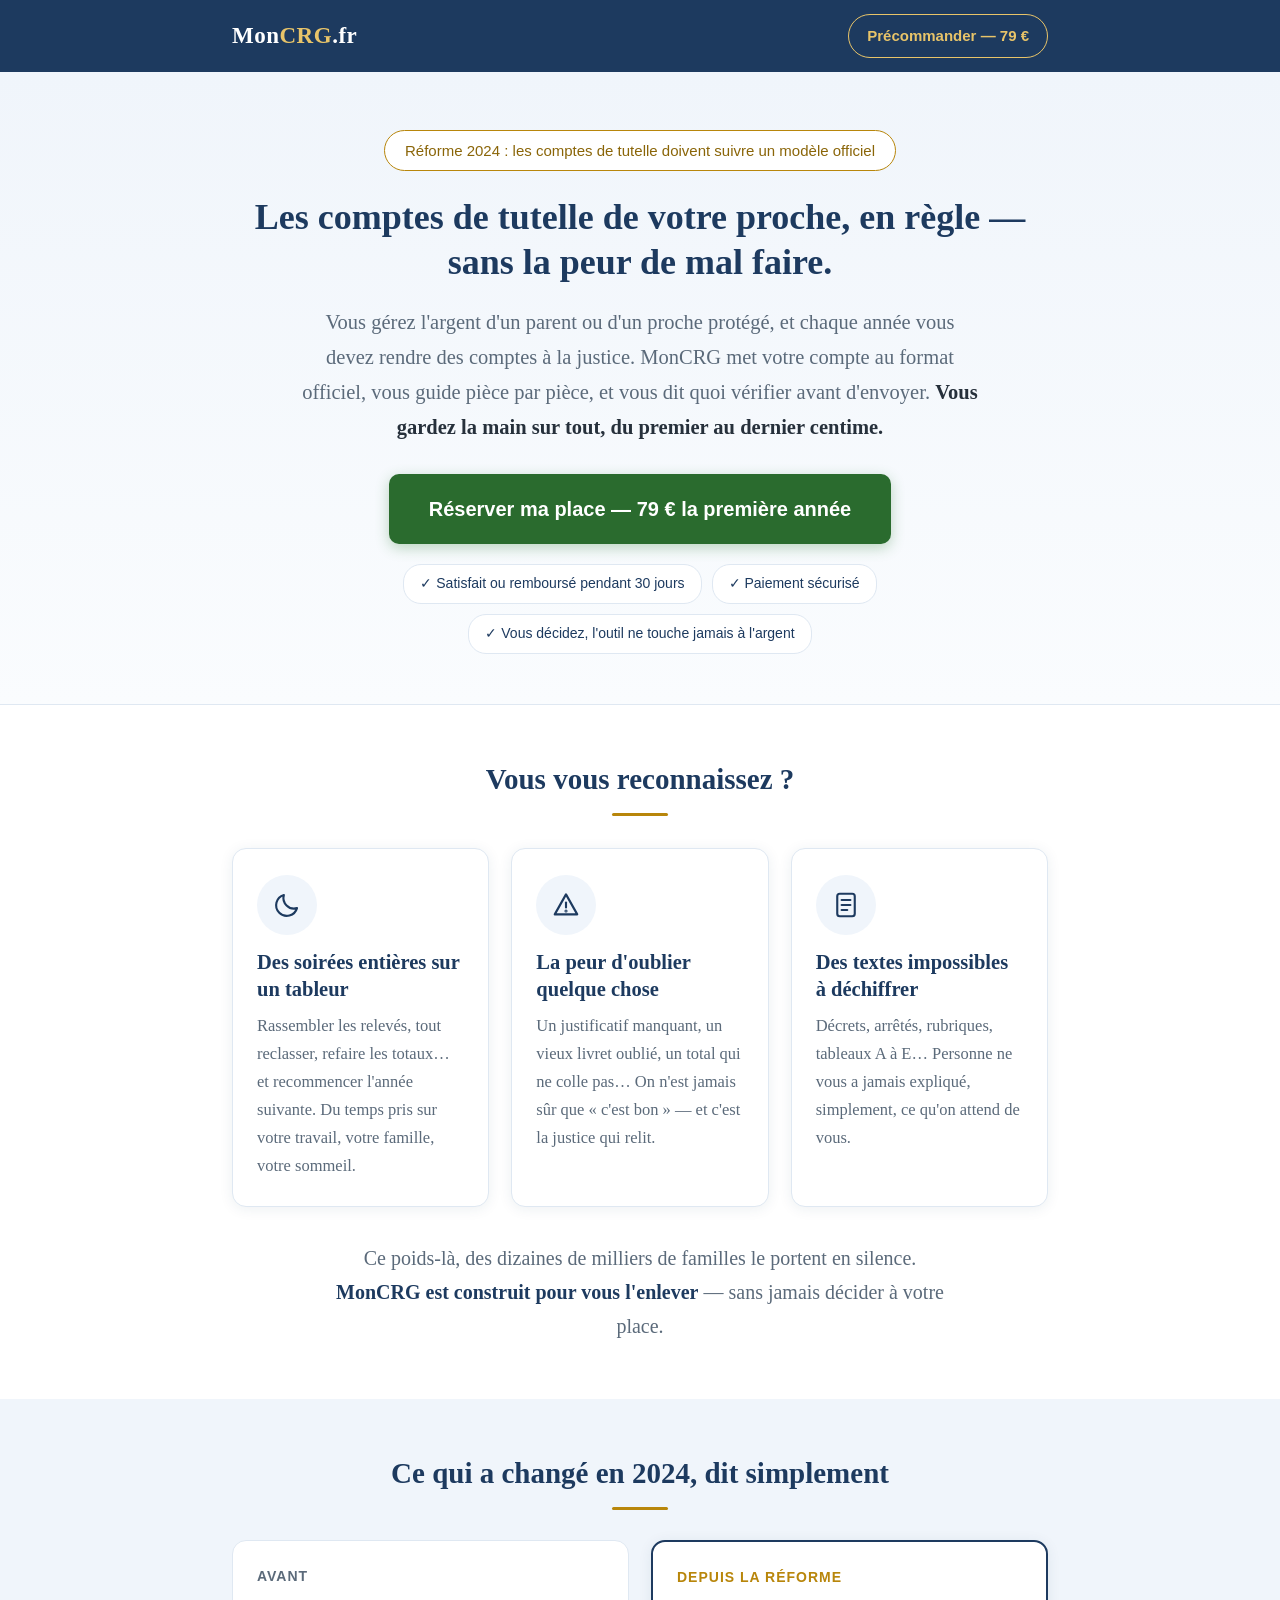
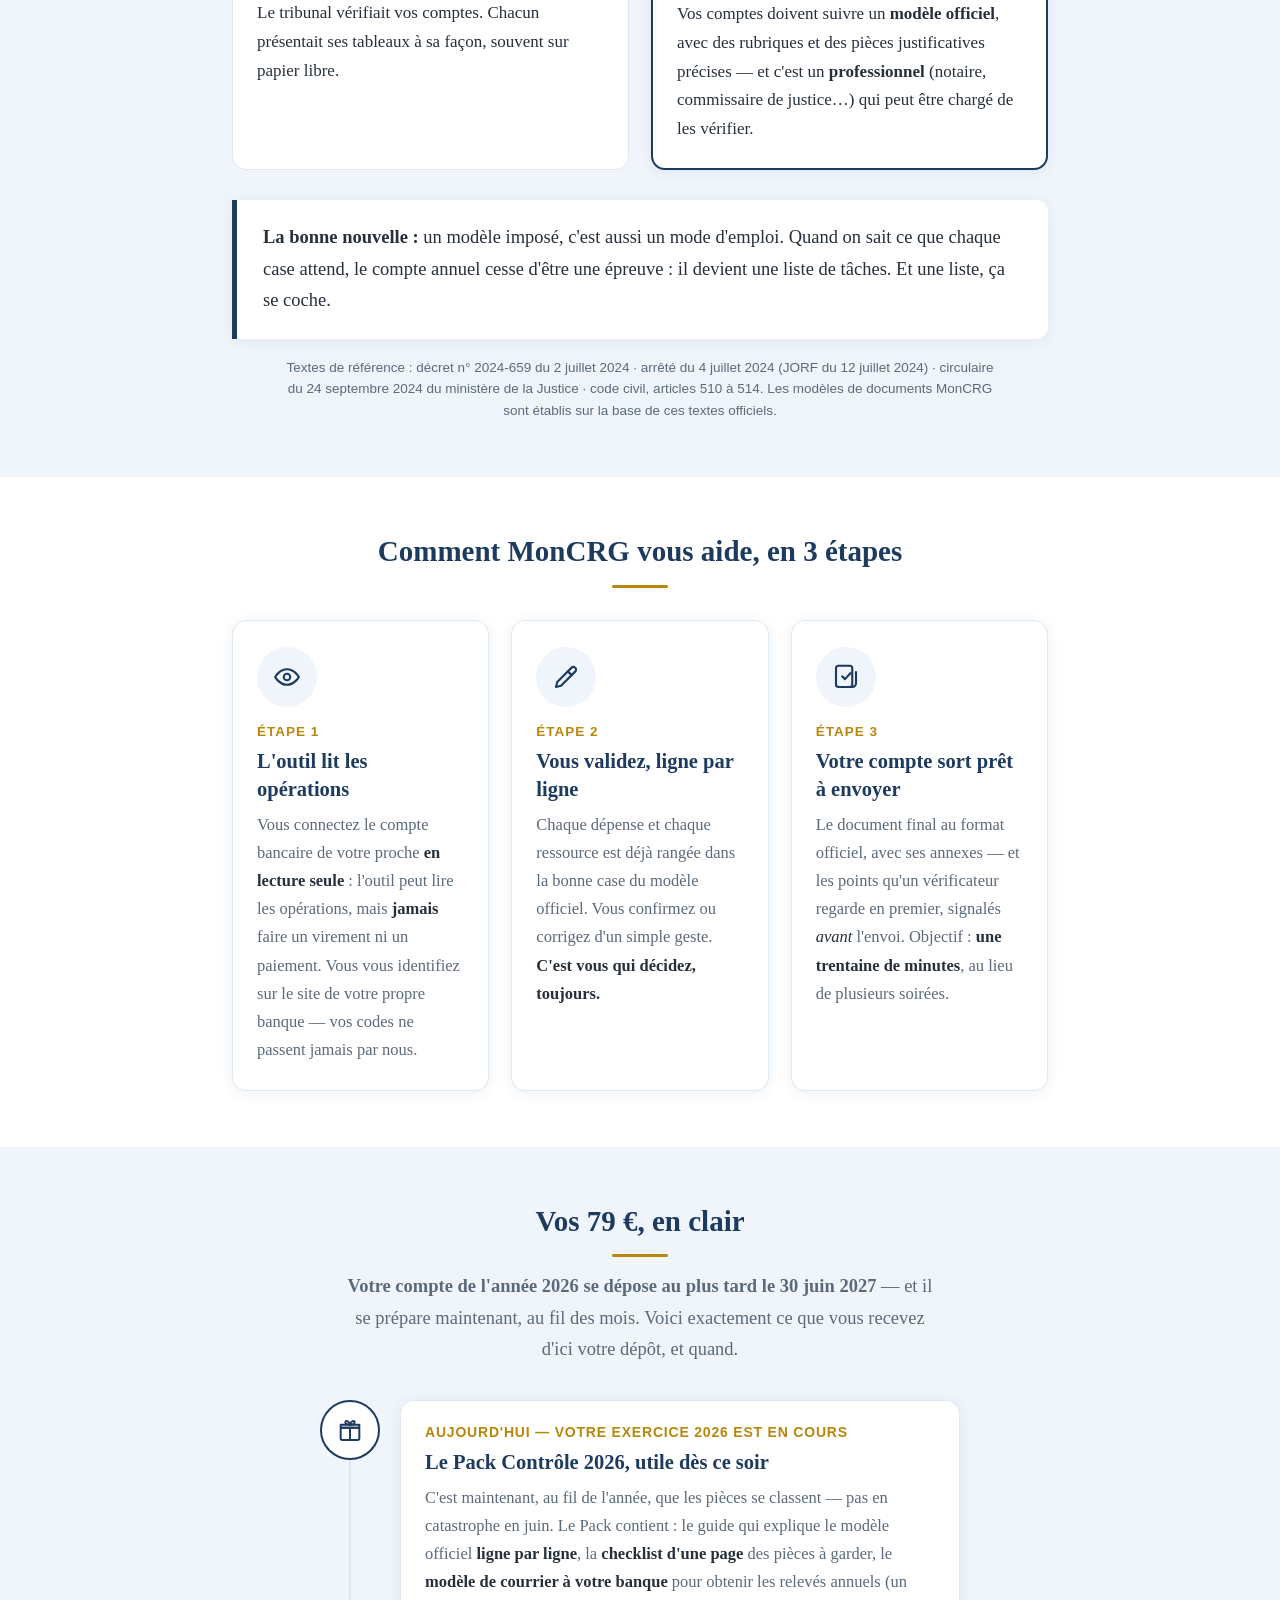
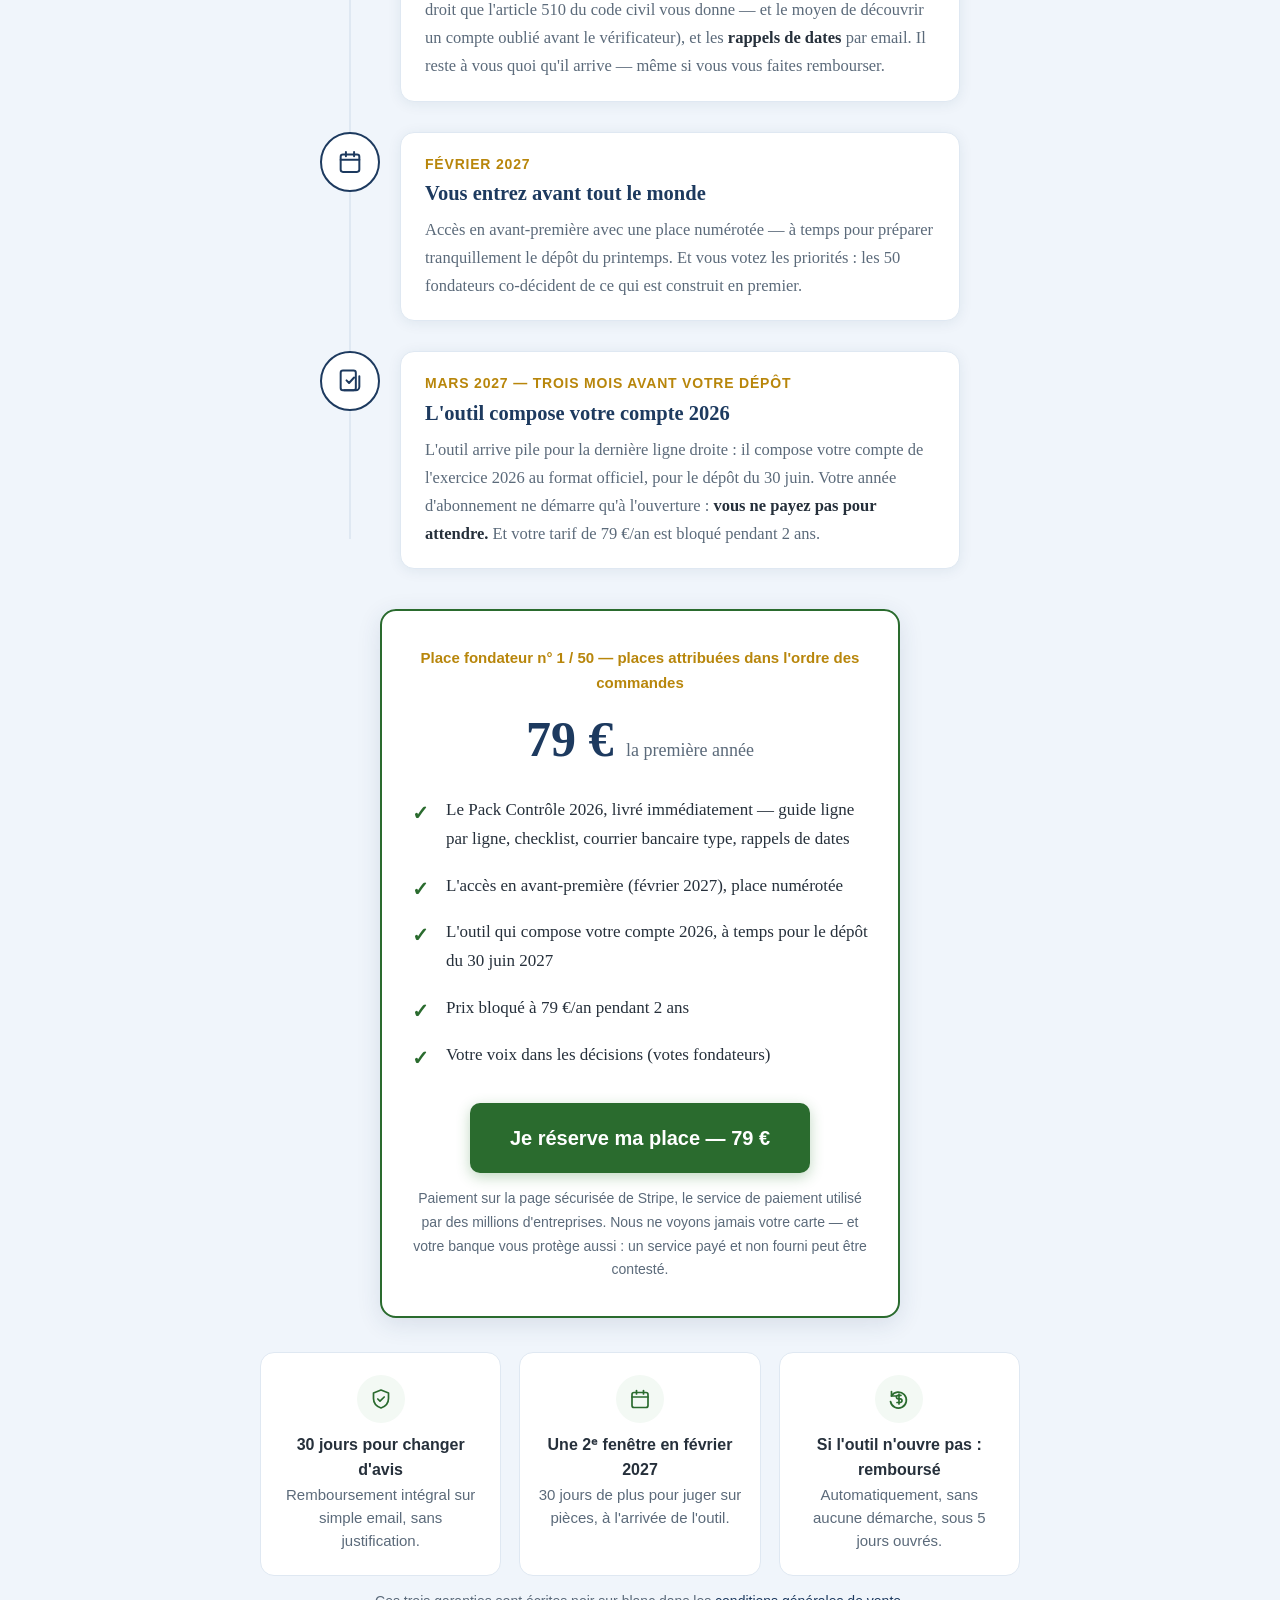
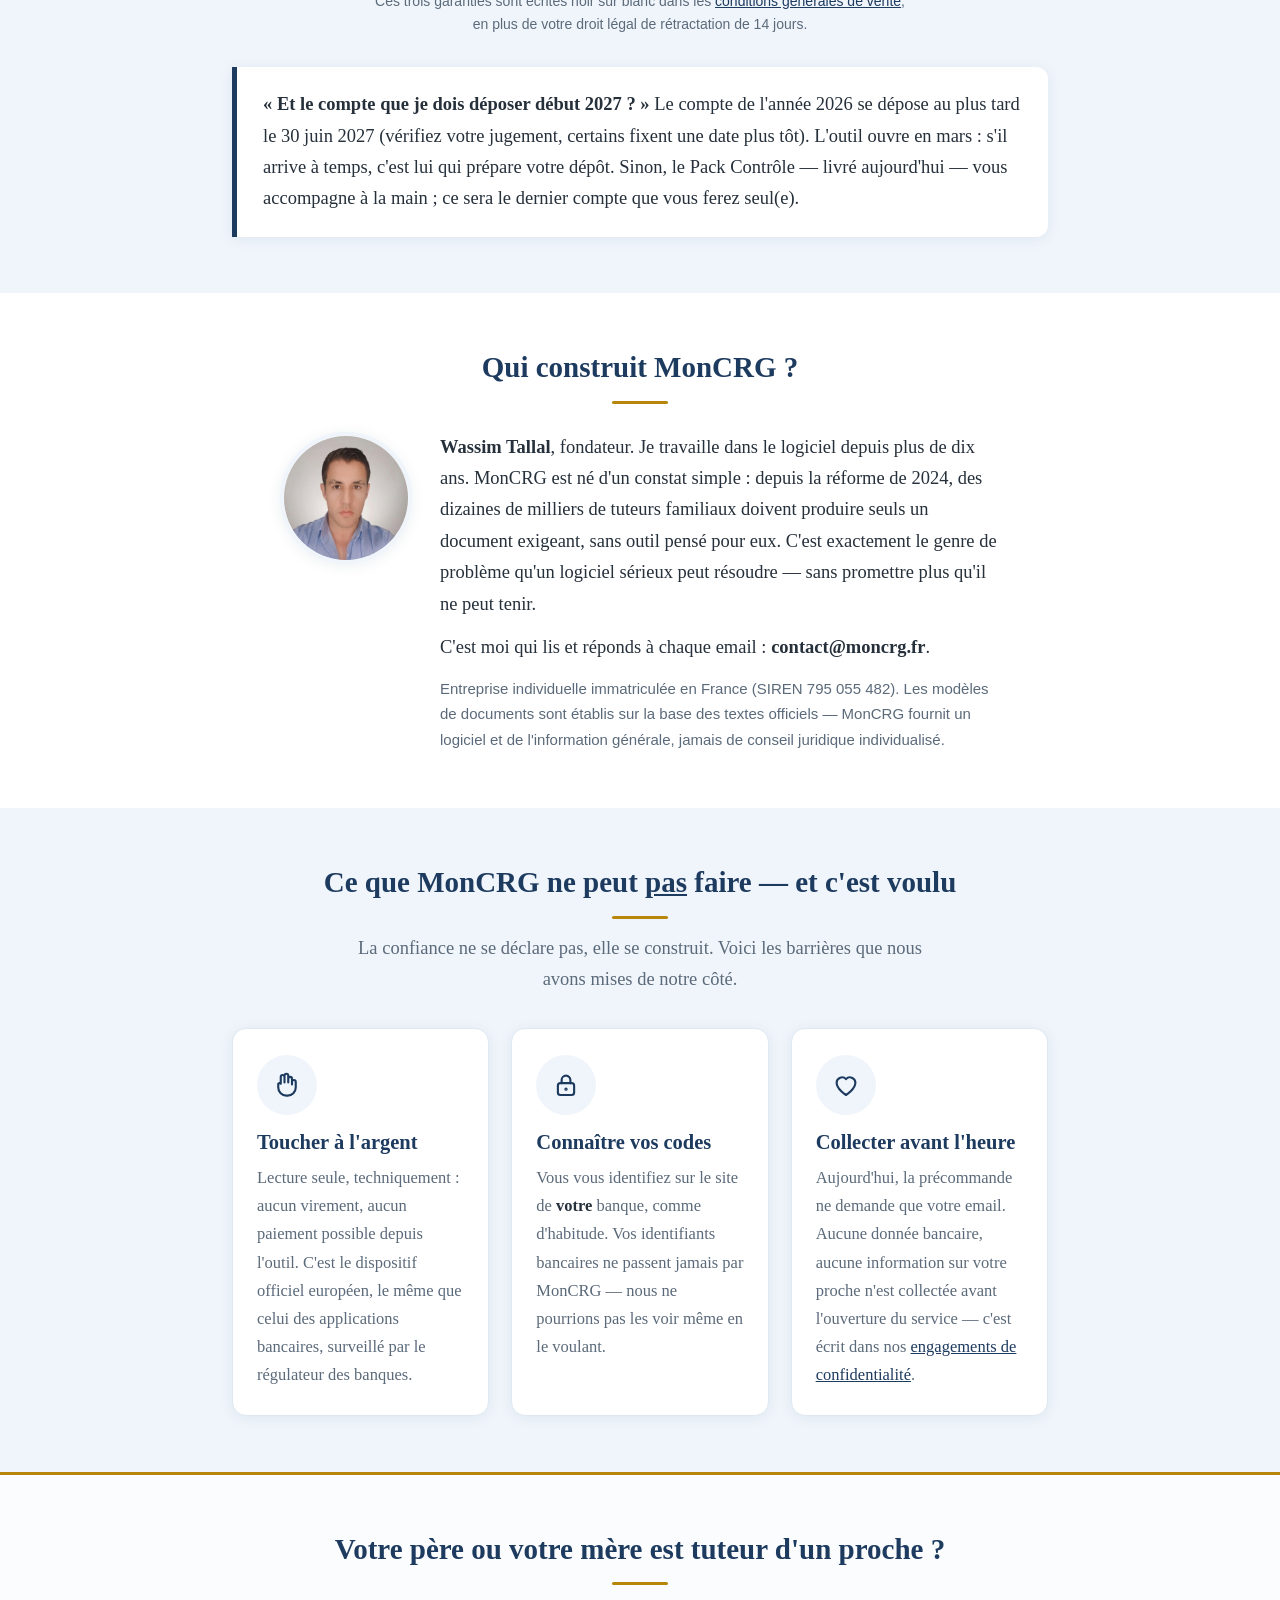
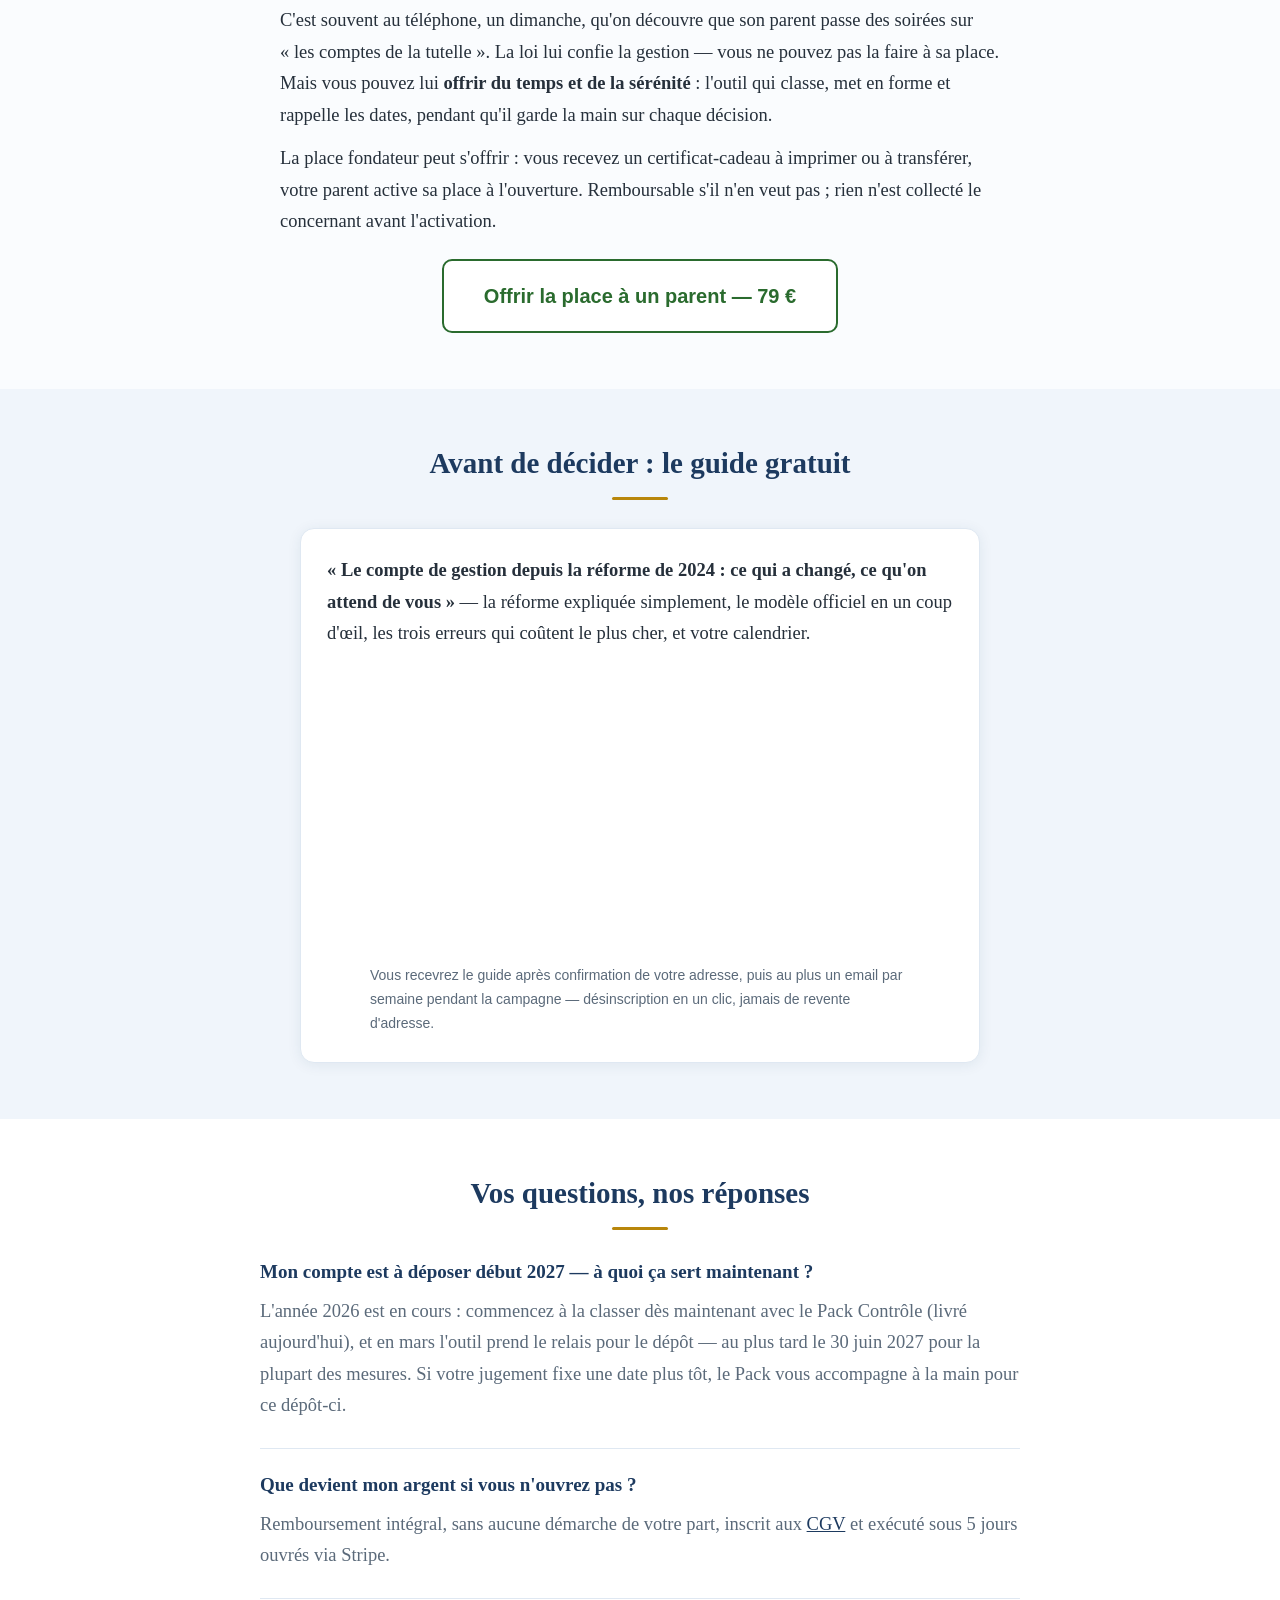
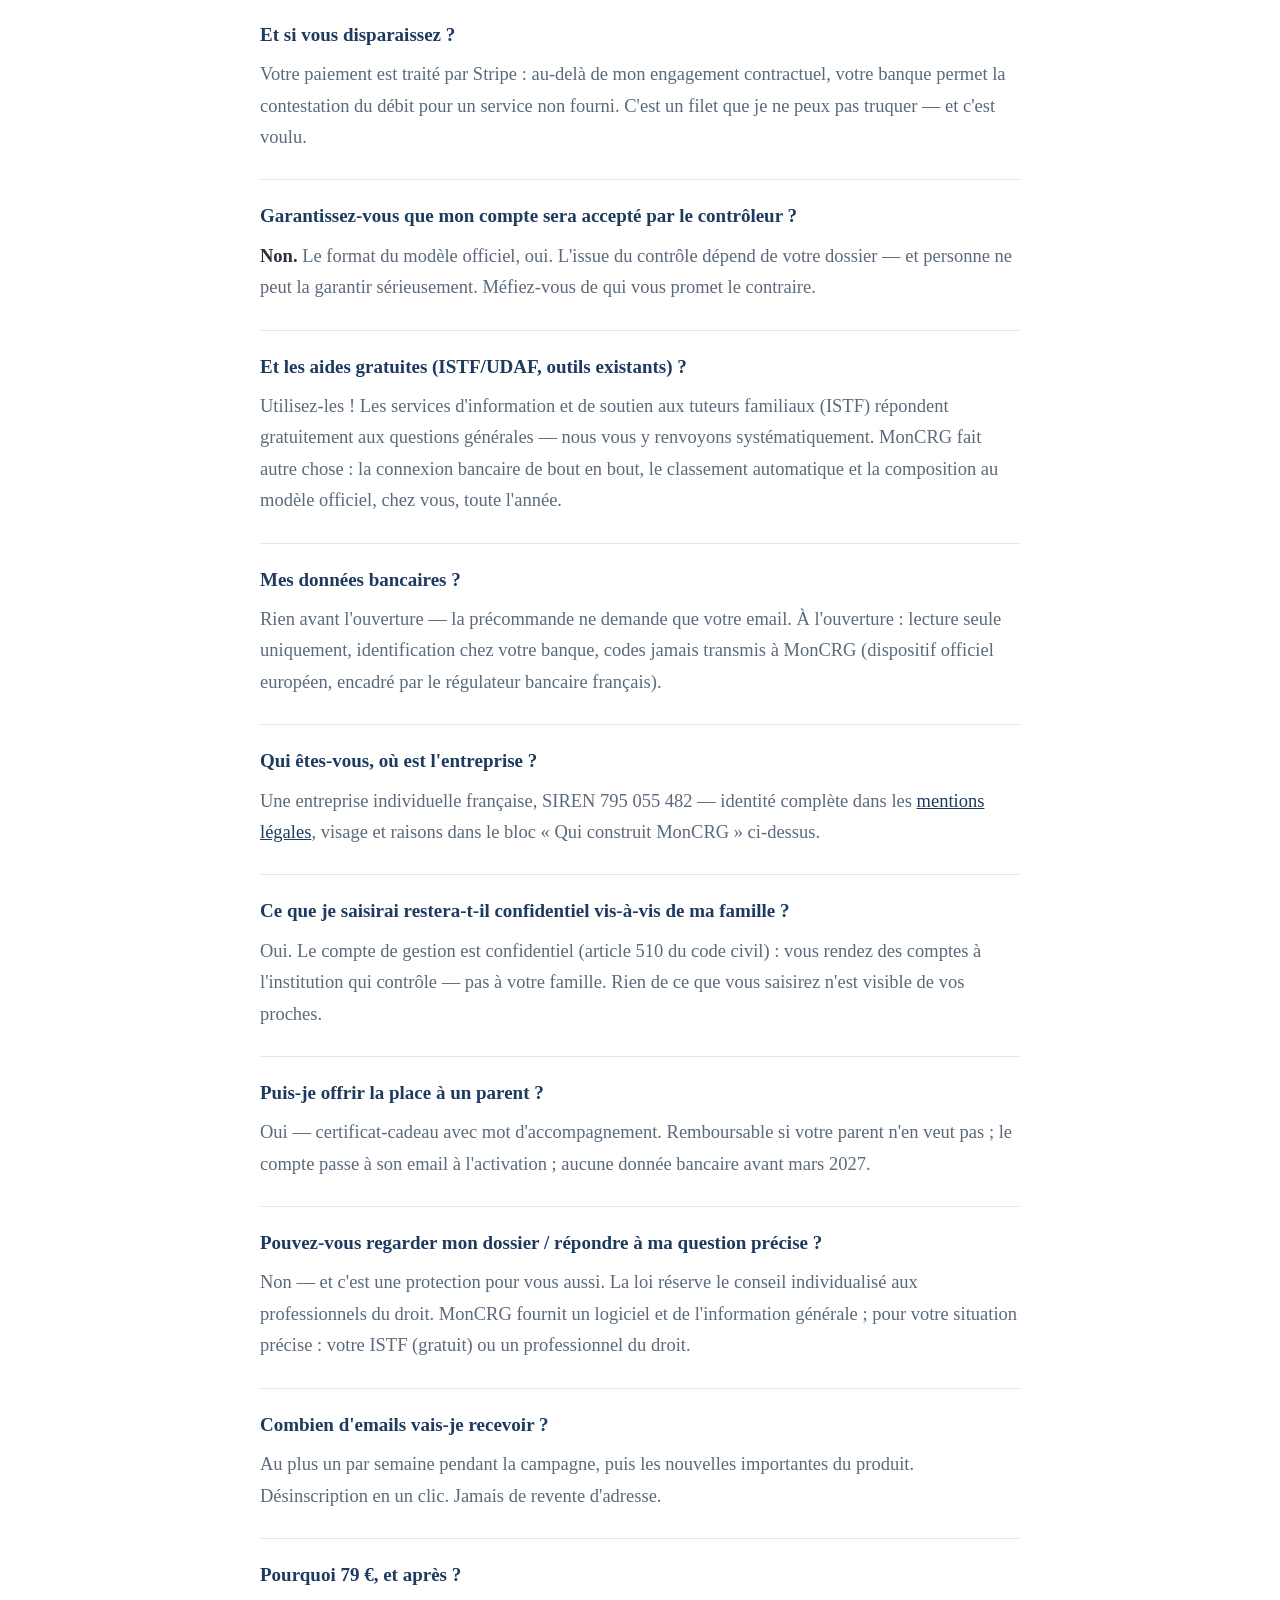
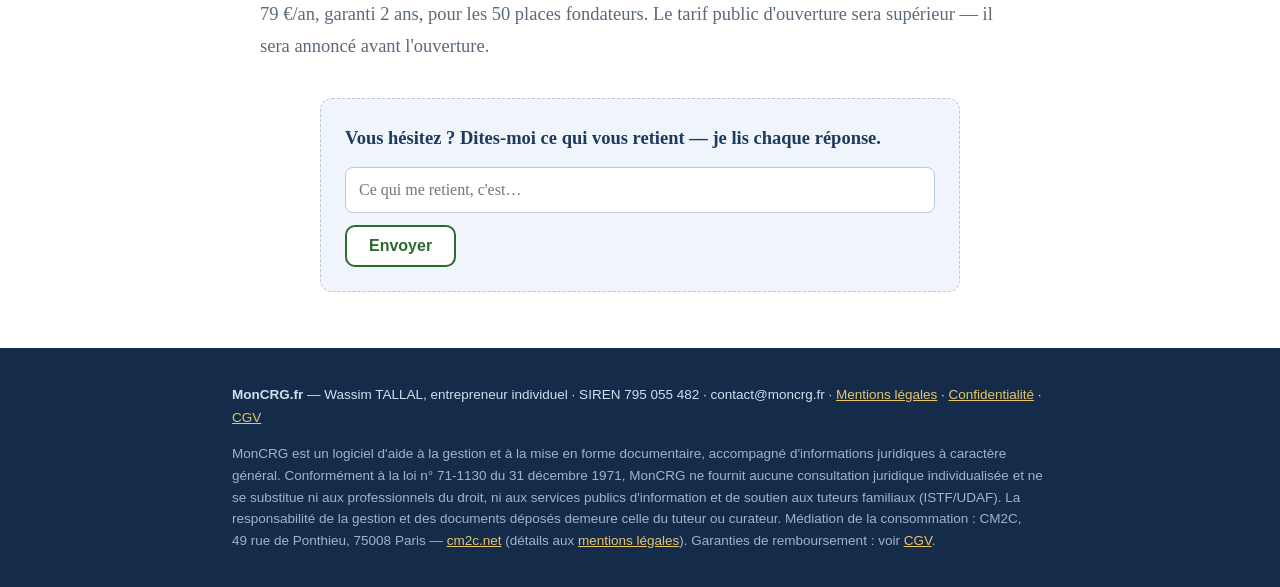
==== index.html @ 500fa5ec "Add visual identity assets: favicon, og share image, brand one-pager Favicon (M monogram) on all pag" ====
<!DOCTYPE html>
<html lang="fr">
<head>
<meta charset="UTF-8">
<meta name="viewport" content="width=device-width, initial-scale=1.0">
<title>MonCRG — Les comptes de tutelle de votre proche, en règle, sans la peur de mal faire</title>
<meta name="description" content="Vous êtes tuteur ou curateur d'un proche ? MonCRG met votre compte de gestion annuel au modèle officiel 2024 et vous guide pas à pas. Précommande fondateur 79 €, remboursable 30 jours.">
<link rel="stylesheet" href="style.css">
<link rel="icon" type="image/png" sizes="32x32" href="favicon-32.png">
<link rel="apple-touch-icon" href="apple-touch-icon.png">
<meta property="og:type" content="website">
<meta property="og:title" content="MonCRG — Les comptes de tutelle de votre proche, en règle, sans la peur de mal faire">
<meta property="og:description" content="Compte de gestion au modèle officiel 2024, guidé pas à pas. Vous gardez la main sur tout. Précommande fondateur 79 €, remboursable 30 jours.">
<meta property="og:url" content="https://moncrg.fr/">
<meta property="og:image" content="https://moncrg.fr/og-image.png">
<meta property="og:locale" content="fr_FR">
<meta name="twitter:card" content="summary_large_image">
<script defer src="https://cloud.umami.is/script.js" data-website-id="9338670e-f9f8-4c94-a887-c5fe9460c493"></script>
</head>
<body>

<!-- Pictogrammes réutilisés (SVG inline, aucun fichier externe) -->
<svg width="0" height="0" style="position:absolute" aria-hidden="true">
  <defs>
    <g id="i-lune"><path d="M20 14.5A8.5 8.5 0 0 1 9.5 4a8.5 8.5 0 1 0 10.5 10.5Z"/></g>
    <g id="i-alerte"><path d="M12 3.5 21 19.5H3L12 3.5Z"/><line x1="12" y1="10" x2="12" y2="14"/><circle cx="12" cy="16.8" r="0.4"/></g>
    <g id="i-doc"><rect x="5" y="3" width="14" height="18" rx="2"/><line x1="8.5" y1="8" x2="15.5" y2="8"/><line x1="8.5" y1="12" x2="15.5" y2="12"/><line x1="8.5" y1="16" x2="13" y2="16"/></g>
    <g id="i-oeil"><path d="M2.5 12S6 5.8 12 5.8 21.5 12 21.5 12 18 18.2 12 18.2 2.5 12 2.5 12Z"/><circle cx="12" cy="12" r="2.6"/></g>
    <g id="i-crayon"><path d="M4 20l1-4L16.5 4.5a1.9 1.9 0 0 1 2.7 0l.3.3a1.9 1.9 0 0 1 0 2.7L8 19l-4 1Z"/><line x1="13.5" y1="7.5" x2="16.5" y2="10.5"/></g>
    <g id="i-envoi"><rect x="4" y="3" width="13" height="17" rx="2"/><path d="M9 11.5l2.2 2.2L15.5 9"/><path d="M20 8v9a3 3 0 0 1-3 3H7"/></g>
    <g id="i-bouclier"><path d="M12 3 19.5 6v5.5c0 4.6-3 7.9-7.5 9.5-4.5-1.6-7.5-4.9-7.5-9.5V6L12 3Z"/><path d="M8.8 12l2.2 2.2 4.2-4.2"/></g>
    <g id="i-cadenas"><rect x="5.5" y="10.5" width="13" height="9.5" rx="2"/><path d="M8.5 10.5V8a3.5 3.5 0 0 1 7 0v2.5"/><circle cx="12" cy="15.3" r="0.5"/></g>
    <g id="i-calendrier"><rect x="4" y="5.5" width="16" height="15" rx="2"/><line x1="4" y1="10" x2="20" y2="10"/><line x1="8.5" y1="3.5" x2="8.5" y2="7"/><line x1="15.5" y1="3.5" x2="15.5" y2="7"/></g>
    <g id="i-cadeau"><rect x="4" y="10" width="16" height="10.5" rx="1.5"/><line x1="12" y1="10" x2="12" y2="20.5"/><path d="M4 10h16V7.5H4V10Z"/><path d="M12 7.5C10 7.5 7.8 6.8 8 5.2 8.2 3.6 11 3.8 12 7.5Z"/><path d="M12 7.5c2 0 4.2-.7 4-2.3-.2-1.6-3-1.4-4 2.3Z"/></g>
    <g id="i-retour"><path d="M4.5 9a8 8 0 1 1-1 5.5"/><path d="M4.5 4.5V9H9"/><path d="M10 15.5h3.2a1.8 1.8 0 0 0 0-3.6h-2a1.8 1.8 0 0 1 0-3.6H14"/><line x1="12" y1="7" x2="12" y2="17"/></g>
    <g id="i-coeur"><path d="M12 20s-7.5-4.6-7.5-10A4.3 4.3 0 0 1 12 7.3 4.3 4.3 0 0 1 19.5 10c0 5.4-7.5 10-7.5 10Z"/></g>
    <g id="i-main"><path d="M7 11V5.5a1.5 1.5 0 0 1 3 0V10m0-4.5v-1a1.5 1.5 0 0 1 3 0V10m0-4v1a1.5 1.5 0 0 1 3 0v4.5m0-2a1.5 1.5 0 0 1 3 0V14a6.5 6.5 0 0 1-6.5 6.5h-1A6.5 6.5 0 0 1 5 14v-3a1.5 1.5 0 0 1 2 0"/></g>
  </defs>
</svg>

<header>
  <div class="wrap">
    <a href="index.html" class="logo">Mon<span>CRG</span>.fr</a>
    <a href="#precommande" class="cta-mini">Précommander — 79&nbsp;€</a>
  </div>
</header>

<div class="hero">
  <div class="wrap">
    <div class="badge-reforme">Réforme 2024&nbsp;: les comptes de tutelle doivent suivre un modèle officiel</div>
    <h1>Les comptes de tutelle de votre proche, en règle&nbsp;—<br class="lg"> sans la peur de mal faire.</h1>
    <p class="sous">Vous gérez l'argent d'un parent ou d'un proche protégé, et chaque année vous devez
    rendre des comptes à la justice. MonCRG met votre compte au format officiel, vous guide pièce par
    pièce, et vous dit quoi vérifier avant d'envoyer. <strong>Vous gardez la main sur tout, du premier
    au dernier centime.</strong></p>
    <a class="cta" data-stripe="https://buy.stripe.com/6oU5kE8ZR5Py2YD2Yk3ks00" href="#precommande">Réserver ma place — 79&nbsp;€ la première année</a>
    <div class="badges">
      <span>✓ Satisfait ou remboursé pendant 30 jours</span>
      <span>✓ Paiement sécurisé</span>
      <span>✓ Vous décidez, l'outil ne touche jamais à l'argent</span>
    </div>
  </div>
</div>

<section>
  <div class="wrap">
    <h2 class="centre">Vous vous reconnaissez&nbsp;?</h2>
    <div class="cards3">
      <div class="card">
        <div class="ico"><svg viewBox="0 0 24 24"><use href="#i-lune"/></svg></div>
        <h3>Des soirées entières sur un tableur</h3>
        <p>Rassembler les relevés, tout reclasser, refaire les totaux… et recommencer l'année
        suivante. Du temps pris sur votre travail, votre famille, votre sommeil.</p>
      </div>
      <div class="card">
        <div class="ico"><svg viewBox="0 0 24 24"><use href="#i-alerte"/></svg></div>
        <h3>La peur d'oublier quelque chose</h3>
        <p>Un justificatif manquant, un vieux livret oublié, un total qui ne colle pas… On n'est
        jamais sûr que «&nbsp;c'est bon&nbsp;» — et c'est la justice qui relit.</p>
      </div>
      <div class="card">
        <div class="ico"><svg viewBox="0 0 24 24"><use href="#i-doc"/></svg></div>
        <h3>Des textes impossibles à déchiffrer</h3>
        <p>Décrets, arrêtés, rubriques, tableaux A à E… Personne ne vous a jamais expliqué,
        simplement, ce qu'on attend de vous.</p>
      </div>
    </div>
    <p class="transition">Ce poids-là, des dizaines de milliers de familles le portent en silence.
    <strong>MonCRG est construit pour vous l'enlever</strong> — sans jamais décider à votre place.</p>
  </div>
</section>

<section class="alt">
  <div class="wrap">
    <h2 class="centre">Ce qui a changé en 2024, dit simplement</h2>
    <div class="avant-apres">
      <div class="aa-col">
        <div class="aa-titre">Avant</div>
        <p>Le tribunal vérifiait vos comptes. Chacun présentait ses tableaux à sa façon, souvent sur
        papier libre.</p>
      </div>
      <div class="aa-col apres">
        <div class="aa-titre">Depuis la réforme</div>
        <p>Vos comptes doivent suivre un <strong>modèle officiel</strong>, avec des rubriques et des
        pièces justificatives précises — et c'est un <strong>professionnel</strong> (notaire,
        commissaire de justice…) qui peut être chargé de les vérifier.</p>
      </div>
    </div>
    <div class="encadre">
      <p><strong>La bonne nouvelle&nbsp;:</strong> un modèle imposé, c'est aussi un mode d'emploi.
      Quand on sait ce que chaque case attend, le compte annuel cesse d'être une épreuve&nbsp;: il
      devient une liste de tâches. Et une liste, ça se coche.</p>
    </div>
    <p class="references">Textes de référence&nbsp;: décret n°&nbsp;2024-659 du 2 juillet 2024 ·
    arrêté du 4 juillet 2024 (JORF du 12 juillet 2024) · circulaire du 24 septembre 2024 du ministère
    de la Justice · code civil, articles 510 à 514. Les modèles de documents MonCRG sont établis sur
    la base de ces textes officiels.</p>
  </div>
</section>

<section>
  <div class="wrap">
    <h2 class="centre">Comment MonCRG vous aide, en 3 étapes</h2>
    <div class="cards3 etapes">
      <div class="card">
        <div class="ico"><svg viewBox="0 0 24 24"><use href="#i-oeil"/></svg></div>
        <div class="num">Étape 1</div>
        <h3>L'outil lit les opérations</h3>
        <p>Vous connectez le compte bancaire de votre proche <strong>en lecture seule</strong>&nbsp;:
        l'outil peut lire les opérations, mais <strong>jamais</strong> faire un virement ni un
        paiement. Vous vous identifiez sur le site de votre propre banque — vos codes ne passent
        jamais par nous.</p>
      </div>
      <div class="card">
        <div class="ico"><svg viewBox="0 0 24 24"><use href="#i-crayon"/></svg></div>
        <div class="num">Étape 2</div>
        <h3>Vous validez, ligne par ligne</h3>
        <p>Chaque dépense et chaque ressource est déjà rangée dans la bonne case du modèle officiel.
        Vous confirmez ou corrigez d'un simple geste. <strong>C'est vous qui décidez,
        toujours.</strong></p>
      </div>
      <div class="card">
        <div class="ico"><svg viewBox="0 0 24 24"><use href="#i-envoi"/></svg></div>
        <div class="num">Étape 3</div>
        <h3>Votre compte sort prêt à envoyer</h3>
        <p>Le document final au format officiel, avec ses annexes — et les points qu'un vérificateur
        regarde en premier, signalés <em>avant</em> l'envoi. Objectif&nbsp;: <strong>une trentaine de
        minutes</strong>, au lieu de plusieurs soirées.</p>
      </div>
    </div>
  </div>
</section>

<section class="alt" id="offre">
  <div class="wrap">
    <h2 class="centre">Vos 79&nbsp;€, en clair</h2>
    <p class="centre sous-titre"><strong>Votre compte de l'année 2026 se dépose au plus tard le
    30&nbsp;juin 2027</strong> — et il se prépare maintenant, au fil des mois. Voici exactement ce que
    vous recevez d'ici votre dépôt, et quand.</p>
    <div class="vtl">
      <div class="vtl-item">
        <div class="vtl-ico"><svg viewBox="0 0 24 24"><use href="#i-cadeau"/></svg></div>
        <div class="vtl-corps">
          <div class="quand">Aujourd'hui — votre exercice 2026 est en cours</div>
          <h3>Le Pack Contrôle 2026, utile dès ce soir</h3>
          <p>C'est maintenant, au fil de l'année, que les pièces se classent — pas en catastrophe en
          juin. Le Pack contient&nbsp;: le guide qui explique le modèle officiel <strong>ligne par
          ligne</strong>, la <strong>checklist d'une page</strong> des pièces à garder, le
          <strong>modèle de courrier à votre banque</strong> pour obtenir les relevés annuels (un droit
          que l'article 510 du code civil vous donne — et le moyen de découvrir un compte oublié avant
          le vérificateur), et les <strong>rappels de dates</strong> par email. Il reste à vous quoi
          qu'il arrive — même si vous vous faites rembourser.</p>
        </div>
      </div>
      <div class="vtl-item">
        <div class="vtl-ico"><svg viewBox="0 0 24 24"><use href="#i-calendrier"/></svg></div>
        <div class="vtl-corps">
          <div class="quand">Février 2027</div>
          <h3>Vous entrez avant tout le monde</h3>
          <p>Accès en avant-première avec une place numérotée — à temps pour préparer tranquillement
          le dépôt du printemps. Et vous votez les priorités&nbsp;: les 50 fondateurs co-décident de ce
          qui est construit en premier.</p>
        </div>
      </div>
      <div class="vtl-item">
        <div class="vtl-ico"><svg viewBox="0 0 24 24"><use href="#i-envoi"/></svg></div>
        <div class="vtl-corps">
          <div class="quand">Mars 2027 — trois mois avant votre dépôt</div>
          <h3>L'outil compose votre compte 2026</h3>
          <p>L'outil arrive pile pour la dernière ligne droite&nbsp;: il compose votre compte de
          l'exercice 2026 au format officiel, pour le dépôt du 30 juin. Votre année d'abonnement ne
          démarre qu'à l'ouverture&nbsp;: <strong>vous ne payez pas pour attendre.</strong> Et votre
          tarif de 79&nbsp;€/an est bloqué pendant 2 ans.</p>
        </div>
      </div>
    </div>

    <div class="prix-carte" id="precommande">
      <div class="compteur">Place fondateur n°&nbsp;<span id="place">1</span>&nbsp;/&nbsp;50 — places attribuées dans l'ordre des commandes</div>
      <div class="prix">79&nbsp;€ <small>la première année</small></div>
      <ul class="points">
        <li>Le Pack Contrôle 2026, livré immédiatement — guide ligne par ligne, checklist,
        courrier bancaire type, rappels de dates</li>
        <li>L'accès en avant-première (février 2027), place numérotée</li>
        <li>L'outil qui compose votre compte 2026, à temps pour le dépôt du 30 juin 2027</li>
        <li>Prix bloqué à 79&nbsp;€/an pendant 2 ans</li>
        <li>Votre voix dans les décisions (votes fondateurs)</li>
      </ul>
      <a class="cta" data-stripe="https://buy.stripe.com/6oU5kE8ZR5Py2YD2Yk3ks00" href="#">Je réserve ma place — 79&nbsp;€</a>
      <p class="stripe-note">Paiement sur la page sécurisée de Stripe, le service de paiement utilisé
      par des millions d'entreprises. Nous ne voyons jamais votre carte — et votre banque vous protège
      aussi&nbsp;: un service payé et non fourni peut être contesté.</p>
    </div>

    <div class="garanties-grid">
      <div class="gar">
        <div class="ico petit"><svg viewBox="0 0 24 24"><use href="#i-bouclier"/></svg></div>
        <p><strong>30 jours pour changer d'avis</strong><br>Remboursement intégral sur simple email,
        sans justification.</p>
      </div>
      <div class="gar">
        <div class="ico petit"><svg viewBox="0 0 24 24"><use href="#i-calendrier"/></svg></div>
        <p><strong>Une 2ᵉ fenêtre en février 2027</strong><br>30 jours de plus pour juger sur pièces,
        à l'arrivée de l'outil.</p>
      </div>
      <div class="gar">
        <div class="ico petit"><svg viewBox="0 0 24 24"><use href="#i-retour"/></svg></div>
        <p><strong>Si l'outil n'ouvre pas&nbsp;: remboursé</strong><br>Automatiquement, sans aucune
        démarche, sous 5 jours ouvrés.</p>
      </div>
    </div>
    <p class="stripe-note centre">Ces trois garanties sont écrites noir sur blanc dans les
    <a href="cgv.html">conditions générales de vente</a>, en plus de votre droit légal de rétractation
    de 14 jours.</p>

    <div class="encadre">
      <p><strong>«&nbsp;Et le compte que je dois déposer début 2027&nbsp;?&nbsp;»</strong>
      Le compte de l'année 2026 se dépose au plus tard le 30 juin 2027 (vérifiez votre jugement,
      certains fixent une date plus tôt). L'outil ouvre en mars&nbsp;: s'il arrive à temps, c'est lui
      qui prépare votre dépôt. Sinon, le Pack Contrôle — livré aujourd'hui — vous accompagne à la
      main&nbsp;; ce sera le dernier compte que vous ferez seul(e).</p>
    </div>
  </div>
</section>

<section id="fondateur">
  <div class="wrap">
    <h2 class="centre">Qui construit MonCRG&nbsp;?</h2>
    <div class="fondateur">
      <img src="fondateur.jpg" alt="Wassim Tallal, fondateur de MonCRG">
      <div>
        <p><strong>Wassim Tallal</strong>, fondateur. Je travaille dans le logiciel depuis plus de dix
        ans. MonCRG est né d'un constat simple&nbsp;: depuis la réforme de 2024, des dizaines de
        milliers de tuteurs familiaux doivent produire seuls un document exigeant, sans outil pensé
        pour eux. C'est exactement le genre de problème qu'un logiciel sérieux peut résoudre — sans
        promettre plus qu'il ne peut tenir.</p>
        <p>C'est moi qui lis et réponds à chaque email&nbsp;: <strong>contact@moncrg.fr</strong>.</p>
        <p class="mention-ei">Entreprise individuelle immatriculée en France (SIREN 795&nbsp;055&nbsp;482).
        Les modèles de documents sont établis sur la base des textes officiels — MonCRG fournit un
        logiciel et de l'information générale, jamais de conseil juridique individualisé.</p>
      </div>
    </div>
  </div>
</section>

<section class="alt">
  <div class="wrap">
    <h2 class="centre">Ce que MonCRG ne peut <u>pas</u> faire — et c'est voulu</h2>
    <p class="centre sous-titre">La confiance ne se déclare pas, elle se construit. Voici les
    barrières que nous avons mises de notre côté.</p>
    <div class="cards3 reassure">
      <div class="card">
        <div class="ico"><svg viewBox="0 0 24 24"><use href="#i-main"/></svg></div>
        <h3>Toucher à l'argent</h3>
        <p>Lecture seule, techniquement&nbsp;: aucun virement, aucun paiement possible depuis l'outil.
        C'est le dispositif officiel européen, le même que celui des applications bancaires,
        surveillé par le régulateur des banques.</p>
      </div>
      <div class="card">
        <div class="ico"><svg viewBox="0 0 24 24"><use href="#i-cadenas"/></svg></div>
        <h3>Connaître vos codes</h3>
        <p>Vous vous identifiez sur le site de <strong>votre</strong> banque, comme d'habitude. Vos
        identifiants bancaires ne passent jamais par MonCRG — nous ne pourrions pas les voir même en
        le voulant.</p>
      </div>
      <div class="card">
        <div class="ico"><svg viewBox="0 0 24 24"><use href="#i-coeur"/></svg></div>
        <h3>Collecter avant l'heure</h3>
        <p>Aujourd'hui, la précommande ne demande que votre email. Aucune donnée bancaire, aucune
        information sur votre proche n'est collectée avant l'ouverture du service — c'est écrit dans
        nos <a href="confidentialite.html">engagements de confidentialité</a>.</p>
      </div>
    </div>
  </div>
</section>

<section class="section-cadeau">
  <div class="wrap">
    <h2 class="centre">Votre père ou votre mère est tuteur d'un proche&nbsp;?</h2>
    <p>C'est souvent au téléphone, un dimanche, qu'on découvre que son parent passe des soirées sur
    «&nbsp;les comptes de la tutelle&nbsp;». La loi lui confie la gestion — vous ne pouvez pas la
    faire à sa place. Mais vous pouvez lui <strong>offrir du temps et de la sérénité</strong>&nbsp;:
    l'outil qui classe, met en forme et rappelle les dates, pendant qu'il garde la main sur chaque
    décision.</p>
    <p>La place fondateur peut s'offrir&nbsp;: vous recevez un certificat-cadeau à imprimer ou à
    transférer, votre parent active sa place à l'ouverture. Remboursable s'il n'en veut pas&nbsp;;
    rien n'est collecté le concernant avant l'activation.</p>
    <p class="centre" style="margin-top: 22px;">
      <a class="cta secondaire" data-stripe="https://buy.stripe.com/6oU5kE8ZR5Py2YD2Yk3ks00" href="#">Offrir la place à un parent — 79&nbsp;€</a>
    </p>
  </div>
</section>

<section class="alt">
  <div class="wrap">
    <h2 class="centre">Avant de décider&nbsp;: le guide gratuit</h2>
    <div class="capture">
      <p><strong>«&nbsp;Le compte de gestion depuis la réforme de 2024&nbsp;: ce qui a changé, ce
      qu'on attend de vous&nbsp;»</strong> — la réforme expliquée simplement, le modèle officiel en un
      coup d'œil, les trois erreurs qui coûtent le plus cher, et votre calendrier.</p>
      <iframe width="540" height="305" src="https://ea751b06.sibforms.com/v2/serve/[base64]" frameborder="0" scrolling="auto" allowfullscreen style="display: block;margin-left: auto;margin-right: auto;max-width: 100%;" title="Recevoir le guide gratuit MonCRG"></iframe>
      <p class="stripe-note" style="text-align:left; margin-top:10px;">
      Vous recevrez le guide après confirmation de votre adresse, puis au plus un email par semaine
      pendant la campagne — désinscription en un clic, jamais de revente d'adresse.</p>
    </div>
  </div>
</section>

<section>
  <div class="wrap faq">
    <h2 class="centre">Vos questions, nos réponses</h2>
    <dl>
      <dt>Mon compte est à déposer début 2027 — à quoi ça sert maintenant&nbsp;?</dt>
      <dd>L'année 2026 est en cours&nbsp;: commencez à la classer dès maintenant avec le Pack Contrôle
      (livré aujourd'hui), et en mars l'outil prend le relais pour le dépôt — au plus tard le 30 juin
      2027 pour la plupart des mesures. Si votre jugement fixe une date plus tôt, le Pack vous
      accompagne à la main pour ce dépôt-ci.</dd>
      <dt>Que devient mon argent si vous n'ouvrez pas&nbsp;?</dt>
      <dd>Remboursement intégral, sans aucune démarche de votre part, inscrit aux <a href="cgv.html">CGV</a>
      et exécuté sous 5 jours ouvrés via Stripe.</dd>
      <dt>Et si vous disparaissez&nbsp;?</dt>
      <dd>Votre paiement est traité par Stripe&nbsp;: au-delà de mon engagement contractuel, votre banque
      permet la contestation du débit pour un service non fourni. C'est un filet que je ne peux pas
      truquer — et c'est voulu.</dd>
      <dt>Garantissez-vous que mon compte sera accepté par le contrôleur&nbsp;?</dt>
      <dd><strong>Non.</strong> Le format du modèle officiel, oui. L'issue du contrôle dépend de votre
      dossier — et personne ne peut la garantir sérieusement. Méfiez-vous de qui vous promet le
      contraire.</dd>
      <dt>Et les aides gratuites (ISTF/UDAF, outils existants)&nbsp;?</dt>
      <dd>Utilisez-les&nbsp;! Les services d'information et de soutien aux tuteurs familiaux (ISTF)
      répondent gratuitement aux questions générales — nous vous y renvoyons systématiquement. MonCRG
      fait autre chose&nbsp;: la connexion bancaire de bout en bout, le classement automatique et la
      composition au modèle officiel, chez vous, toute l'année.</dd>
      <dt>Mes données bancaires&nbsp;?</dt>
      <dd>Rien avant l'ouverture — la précommande ne demande que votre email. À l'ouverture&nbsp;:
      lecture seule uniquement, identification chez votre banque, codes jamais transmis à MonCRG
      (dispositif officiel européen, encadré par le régulateur bancaire français).</dd>
      <dt>Qui êtes-vous, où est l'entreprise&nbsp;?</dt>
      <dd>Une entreprise individuelle française, SIREN 795&nbsp;055&nbsp;482 — identité complète dans les
      <a href="mentions-legales.html">mentions légales</a>, visage et raisons dans le bloc «&nbsp;Qui
      construit MonCRG&nbsp;» ci-dessus.</dd>
      <dt>Ce que je saisirai restera-t-il confidentiel vis-à-vis de ma famille&nbsp;?</dt>
      <dd>Oui. Le compte de gestion est confidentiel (article 510 du code civil)&nbsp;: vous rendez des
      comptes à l'institution qui contrôle — pas à votre famille. Rien de ce que vous saisirez
      n'est visible de vos proches.</dd>
      <dt>Puis-je offrir la place à un parent&nbsp;?</dt>
      <dd>Oui — certificat-cadeau avec mot d'accompagnement. Remboursable si votre parent n'en veut
      pas&nbsp;; le compte passe à son email à l'activation&nbsp;; aucune donnée bancaire avant mars 2027.</dd>
      <dt>Pouvez-vous regarder mon dossier / répondre à ma question précise&nbsp;?</dt>
      <dd>Non — et c'est une protection pour vous aussi. La loi réserve le conseil individualisé aux
      professionnels du droit. MonCRG fournit un logiciel et de l'information générale&nbsp;; pour votre
      situation précise&nbsp;: votre ISTF (gratuit) ou un professionnel du droit.</dd>
      <dt>Combien d'emails vais-je recevoir&nbsp;?</dt>
      <dd>Au plus un par semaine pendant la campagne, puis les nouvelles importantes du produit.
      Désinscription en un clic. Jamais de revente d'adresse.</dd>
      <dt>Pourquoi 79&nbsp;€, et après&nbsp;?</dt>
      <dd>79&nbsp;€/an, garanti 2 ans, pour les 50 places fondateurs. Le tarif public d'ouverture sera
      supérieur — il sera annoncé avant l'ouverture.</dd>
    </dl>
    <div class="retenue">
      <label for="retenue-input">Vous hésitez&nbsp;? Dites-moi ce qui vous retient — je lis chaque réponse.</label>
      <form action="mailto:contact@moncrg.fr" method="get">
        <input id="retenue-input" type="text" name="subject" placeholder="Ce qui me retient, c'est…">
        <button class="cta secondaire" type="submit" style="font-size:16px; padding:10px 22px;">Envoyer</button>
      </form>
    </div>
  </div>
</section>

<footer>
  <div class="wrap">
    <div><strong>MonCRG.fr</strong> — Wassim TALLAL, entrepreneur individuel · SIREN 795&nbsp;055&nbsp;482 ·
    contact@moncrg.fr · <a href="mentions-legales.html">Mentions légales</a> ·
    <a href="confidentialite.html">Confidentialité</a> · <a href="cgv.html">CGV</a></div>
    <div class="disclaimer">MonCRG est un logiciel d'aide à la gestion et à la mise en forme documentaire,
    accompagné d'informations juridiques à caractère général. Conformément à la loi n°&nbsp;71-1130 du
    31 décembre 1971, MonCRG ne fournit aucune consultation juridique individualisée et ne se substitue
    ni aux professionnels du droit, ni aux services publics d'information et de soutien aux tuteurs
    familiaux (ISTF/UDAF). La responsabilité de la gestion et des documents déposés demeure celle du
    tuteur ou curateur. Médiation de la consommation&nbsp;: CM2C, 49&nbsp;rue de Ponthieu, 75008 Paris —
    <a href="https://www.cm2c.net/declarer-un-litige.php">cm2c.net</a> (détails aux
    <a href="mentions-legales.html">mentions légales</a>). Garanties de remboursement&nbsp;: voir
    <a href="cgv.html">CGV</a>.</div>
  </div>
</footer>

<script>
/* Attribution sans stockage : lit les UTM de l'URL, ajoute client_reference_id aux liens Stripe.
   Ni cookie, ni localStorage. */
(function () {
  var p = new URLSearchParams(window.location.search);
  var ref = [p.get('utm_source'), p.get('utm_medium'), p.get('utm_campaign')]
    .filter(Boolean).join('_').replace(/[^a-zA-Z0-9_-]/g, '').slice(0, 180) || 'direct';
  document.querySelectorAll('a[data-stripe]').forEach(function (a) {
    var base = a.getAttribute('data-stripe');
    if (base && base.indexOf('http') === 0) {
      a.href = base + (base.indexOf('?') > -1 ? '&' : '?') + 'client_reference_id=' + ref;
    }
  });
})();
</script>

</body>
</html>
---- style.css ----
:root {
  --bleu: #1d3a5f;
  --bleu-fonce: #142c4a;
  --bleu-clair: #f0f5fb;
  --accent: #b8860b;
  --accent-clair: #fdf6e3;
  --vert: #2a6b2e;
  --vert-fonce: #1f5323;
  --texte: #26303b;
  --gris: #5b6a7a;
  --bord: #dfe8f2;
  --ombre: 0 2px 14px rgba(29, 58, 95, 0.08);
}
* { margin: 0; padding: 0; box-sizing: border-box; }
html { scroll-behavior: smooth; }
body {
  font-family: Georgia, 'Times New Roman', serif;
  color: var(--texte);
  line-height: 1.7;
  font-size: 18.5px; /* public 50-75 ans : gros caractères, fort contraste */
  background: #fff;
}
.wrap { max-width: 860px; margin: 0 auto; padding: 0 22px; }

/* ---------- Pictogrammes ---------- */
.ico {
  width: 60px; height: 60px; border-radius: 50%;
  background: var(--bleu-clair); color: var(--bleu);
  display: flex; align-items: center; justify-content: center;
  margin-bottom: 14px;
}
.ico svg { width: 30px; height: 30px; fill: none; stroke: currentColor; stroke-width: 1.7; stroke-linecap: round; stroke-linejoin: round; }
.ico.petit { width: 48px; height: 48px; margin: 0 auto 10px; }
.ico.petit svg { width: 24px; height: 24px; }

/* ---------- Header ---------- */
header { background: var(--bleu); color: #fff; padding: 14px 0; }
header .wrap { display: flex; justify-content: space-between; align-items: center; gap: 12px; }
header a { color: #fff; text-decoration: none; }
.logo { font-weight: bold; font-size: 23px; letter-spacing: 0.5px; }
.logo span { color: #e8c469; }
.head-note { font-family: Helvetica, Arial, sans-serif; font-size: 14px; color: #cfe0f0; }
.cta-mini {
  font-family: Helvetica, Arial, sans-serif; font-size: 15px; font-weight: bold;
  border: 1.5px solid #e8c469; color: #e8c469; border-radius: 24px;
  padding: 8px 18px; white-space: nowrap;
}
.cta-mini:hover { background: #e8c469; color: var(--bleu); }

/* ---------- Héro ---------- */
.hero {
  background: linear-gradient(180deg, var(--bleu-clair) 0%, #fafcfe 100%);
  padding: 58px 0 50px; text-align: center;
  border-bottom: 1px solid var(--bord);
}
.hero h1 { font-size: 36px; color: var(--bleu); line-height: 1.25; margin-bottom: 20px; }
.hero p.sous { font-size: 20.5px; color: var(--gris); max-width: 680px; margin: 0 auto 30px; }
.hero p.sous strong { color: var(--texte); }
.badge-reforme {
  display: inline-block; background: #fff; border: 1px solid var(--accent);
  color: #8a6508; border-radius: 22px; padding: 7px 20px;
  font-size: 15px; margin-bottom: 24px; font-family: Helvetica, Arial, sans-serif;
}
br.lg { display: inline; }

/* ---------- Boutons ---------- */
.cta {
  display: inline-block; background: var(--vert); color: #fff;
  font-family: Helvetica, Arial, sans-serif; font-size: 20px; font-weight: bold;
  padding: 18px 40px; border-radius: 10px; text-decoration: none;
  box-shadow: 0 4px 14px rgba(46, 125, 50, 0.3);
  transition: background 0.15s ease;
}
.cta:hover { background: var(--vert-fonce); }
.cta.secondaire { background: #fff; color: var(--vert); border: 2px solid var(--vert); box-shadow: none; }
.badges { display: flex; gap: 10px; justify-content: center; flex-wrap: wrap; margin-top: 20px; }
.badges span {
  background: #fff; border: 1px solid var(--bord); border-radius: 18px;
  padding: 7px 16px; font-size: 14px; font-family: Helvetica, Arial, sans-serif; color: var(--bleu);
}
.stripe-note { font-size: 14px; color: var(--gris); margin-top: 14px; font-family: Helvetica, Arial, sans-serif; max-width: 540px; margin-left: auto; margin-right: auto; }
.stripe-note a { color: var(--bleu); }

/* ---------- Sections ---------- */
section { padding: 56px 0; }
section.alt { background: var(--bleu-clair); }
h2 { color: var(--bleu); font-size: 29px; line-height: 1.3; margin-bottom: 20px; }
h2.centre { text-align: center; }
h2.centre::after {
  content: ""; display: block; width: 56px; height: 3px;
  background: var(--accent); margin: 14px auto 0; border-radius: 2px;
}
.sous-titre { text-align: center; color: var(--gris); max-width: 600px; margin: -6px auto 10px; }
h3 { color: var(--bleu); font-size: 20.5px; margin: 0 0 8px; line-height: 1.35; }
p + p { margin-top: 12px; }
.centre { text-align: center; }
.transition { text-align: center; font-size: 20px; max-width: 640px; margin: 34px auto 0; color: var(--gris); }
.transition strong { color: var(--bleu); }
.references {
  font-family: Helvetica, Arial, sans-serif; font-size: 13.5px; color: var(--gris);
  margin-top: 18px; text-align: center; max-width: 720px; margin-left: auto; margin-right: auto;
  line-height: 1.6;
}

/* ---------- Cartes en grille ---------- */
.cards3 { display: grid; grid-template-columns: repeat(3, 1fr); gap: 22px; margin-top: 32px; }
.card {
  background: #fff; border: 1px solid var(--bord); border-radius: 14px;
  padding: 26px 24px; box-shadow: var(--ombre);
}
.card p { font-size: 16.5px; color: var(--gris); }
.card p strong, .card p em { color: var(--texte); }
.card p a { color: var(--bleu); }
.num {
  font-family: Helvetica, Arial, sans-serif; font-size: 13.5px; font-weight: bold;
  color: var(--accent); text-transform: uppercase; letter-spacing: 1px; margin-bottom: 4px;
}

/* ---------- Avant / Après ---------- */
.avant-apres { display: grid; grid-template-columns: 1fr 1fr; gap: 22px; margin-top: 30px; }
.aa-col { background: #fff; border: 1px solid var(--bord); border-radius: 14px; padding: 24px; }
.aa-col.apres { border: 2px solid var(--bleu); box-shadow: var(--ombre); }
.aa-titre {
  font-family: Helvetica, Arial, sans-serif; font-weight: bold; font-size: 14px;
  text-transform: uppercase; letter-spacing: 1px; color: var(--gris); margin-bottom: 10px;
}
.aa-col.apres .aa-titre { color: var(--accent); }
.aa-col p { font-size: 17px; }

/* ---------- Frise verticale « vos 79 € » ---------- */
.vtl { max-width: 640px; margin: 34px auto 0; position: relative; }
.vtl::before {
  content: ""; position: absolute; left: 29px; top: 30px; bottom: 30px;
  width: 2px; background: var(--bord);
}
.vtl-item { display: flex; gap: 20px; position: relative; padding-bottom: 30px; }
.vtl-item:last-child { padding-bottom: 0; }
.vtl-ico {
  flex-shrink: 0; width: 60px; height: 60px; border-radius: 50%;
  background: #fff; border: 2px solid var(--bleu); color: var(--bleu);
  display: flex; align-items: center; justify-content: center; z-index: 1;
}
.vtl-ico svg { width: 28px; height: 28px; fill: none; stroke: currentColor; stroke-width: 1.7; stroke-linecap: round; stroke-linejoin: round; }
.vtl-corps { background: #fff; border: 1px solid var(--bord); border-radius: 14px; padding: 20px 24px; box-shadow: var(--ombre); flex: 1; }
.vtl-corps p { font-size: 16.5px; color: var(--gris); }
.vtl-corps p strong { color: var(--texte); }
.quand {
  font-family: Helvetica, Arial, sans-serif; font-weight: bold; color: var(--accent);
  font-size: 14px; text-transform: uppercase; letter-spacing: 0.8px; margin-bottom: 4px;
}

/* ---------- Carte prix ---------- */
.prix-carte {
  background: #fff; border: 2px solid var(--vert); border-radius: 16px;
  max-width: 520px; margin: 40px auto 0; padding: 34px 30px; text-align: center;
  box-shadow: 0 6px 24px rgba(29, 58, 95, 0.12);
}
.prix-carte .prix { font-size: 50px; color: var(--bleu); font-weight: bold; line-height: 1.1; }
.prix-carte .prix small { font-size: 18px; color: var(--gris); font-weight: normal; }
.prix-carte ul { text-align: left; margin: 20px 0 24px; }
.compteur { font-family: Helvetica, Arial, sans-serif; font-size: 15px; color: var(--accent); font-weight: bold; margin-bottom: 16px; }
ul.points { list-style: none; }
ul.points li { padding: 9px 0 9px 34px; position: relative; font-size: 17px; }
ul.points li::before { content: "✓"; color: var(--vert); font-weight: bold; position: absolute; left: 0; font-size: 20px; }
ul.points li a { color: var(--bleu); }

/* ---------- Garanties ---------- */
.garanties-grid {
  display: grid; grid-template-columns: repeat(3, 1fr); gap: 18px;
  max-width: 760px; margin: 34px auto 0; text-align: center;
}
.gar { background: #fff; border: 1px solid var(--bord); border-radius: 14px; padding: 22px 18px; }
.gar .ico { color: var(--vert); background: #f3f9f4; }
.gar p { font-size: 15px; font-family: Helvetica, Arial, sans-serif; color: var(--gris); line-height: 1.55; }
.gar p strong { color: var(--texte); font-size: 16px; }

/* ---------- Encadrés ---------- */
.encadre {
  background: #fff; border-left: 5px solid var(--bleu); padding: 22px 26px;
  margin-top: 30px; border-radius: 0 12px 12px 0; box-shadow: var(--ombre);
}
.encadre.vert { border-left-color: var(--vert); background: #f3f9f4; }
section.alt .encadre { background: #fff; }
section:not(.alt) .encadre { background: var(--bleu-clair); box-shadow: none; }

/* ---------- Fondateur ---------- */
.fondateur { display: flex; gap: 28px; align-items: flex-start; max-width: 720px; margin: 28px auto 0; }
.fondateur img {
  width: 132px; height: 132px; border-radius: 50%; object-fit: cover;
  background: #ccd5e0; flex-shrink: 0; border: 4px solid var(--bleu-clair);
  box-shadow: var(--ombre);
}
.mention-ei { font-size: 15px; color: var(--gris); font-family: Helvetica, Arial, sans-serif; }

/* ---------- Cadeau ---------- */
.section-cadeau { border-top: 3px solid var(--accent); background: #fafcfe; }
.section-cadeau p { max-width: 720px; margin-left: auto; margin-right: auto; }

/* ---------- FAQ ---------- */
.faq dl { max-width: 760px; margin: 0 auto; }
.faq dt {
  font-weight: bold; color: var(--bleu); margin-top: 26px; font-size: 19px;
  padding-top: 20px; border-top: 1px solid var(--bord);
}
.faq dt:first-of-type { border-top: none; padding-top: 0; }
.faq dd { margin-top: 8px; color: var(--gris); }
.faq dd strong { color: var(--texte); }
.faq dd a { color: var(--bleu); }
.retenue {
  background: var(--bleu-clair); border: 1px dashed #b9cade; border-radius: 12px;
  padding: 24px; margin: 36px auto 0; max-width: 640px;
}
.retenue label { font-weight: bold; color: var(--bleu); display: block; margin-bottom: 12px; }
.retenue input[type=text] {
  width: 100%; padding: 13px; font-size: 16px; border: 1px solid #b9cade;
  border-radius: 8px; font-family: Georgia, serif; background: #fff;
}
.retenue button { margin-top: 12px; }

/* ---------- Capture guide ---------- */
.capture {
  background: #fff; border: 1px solid var(--bord); border-radius: 14px;
  padding: 26px; margin-top: 28px; box-shadow: var(--ombre);
  max-width: 680px; margin-left: auto; margin-right: auto;
}

/* ---------- Pied de page ---------- */
footer { background: var(--bleu-fonce); color: #cfe0f0; padding: 36px 0; font-size: 13.5px; font-family: Helvetica, Arial, sans-serif; }
footer a { color: #e8c469; }
.disclaimer { margin-top: 14px; line-height: 1.6; color: #9fb4ca; }

/* ---------- Pages légales ---------- */
main.legal { padding: 44px 0 64px; }
main.legal h1 { color: var(--bleu); font-size: 29px; margin-bottom: 22px; }
main.legal h2 { font-size: 21.5px; margin-top: 30px; }
main.legal p, main.legal li { font-size: 16.5px; }
main.legal ul, main.legal ol { padding-left: 24px; margin-top: 8px; }
main.legal a { color: var(--bleu); }
main.legal .todo { background: var(--accent-clair); border: 1px dashed var(--accent); padding: 10px 14px; border-radius: 6px; font-family: Helvetica, Arial, sans-serif; font-size: 14px; }

/* ---------- Mobile ---------- */
@media (max-width: 700px) {
  body { font-size: 17.5px; }
  .hero { padding: 40px 0 36px; }
  .hero h1 { font-size: 26.5px; }
  .hero p.sous { font-size: 18px; }
  br.lg { display: none; }
  h2 { font-size: 24px; }
  section { padding: 42px 0; }
  .cards3, .avant-apres, .garanties-grid { grid-template-columns: 1fr; }
  .fondateur { flex-direction: column; align-items: center; text-align: left; }
  .fondateur img { width: 120px; height: 120px; }
  .cta { display: block; text-align: center; padding: 17px 20px; }
  .cta.secondaire { display: inline-block; }
  .cta-mini { font-size: 13.5px; padding: 7px 13px; }
  .vtl::before { left: 24px; }
  .vtl-item { gap: 14px; }
  .vtl-ico { width: 50px; height: 50px; }
  .vtl-ico svg { width: 24px; height: 24px; }
  .prix-carte { padding: 26px 20px; }
}
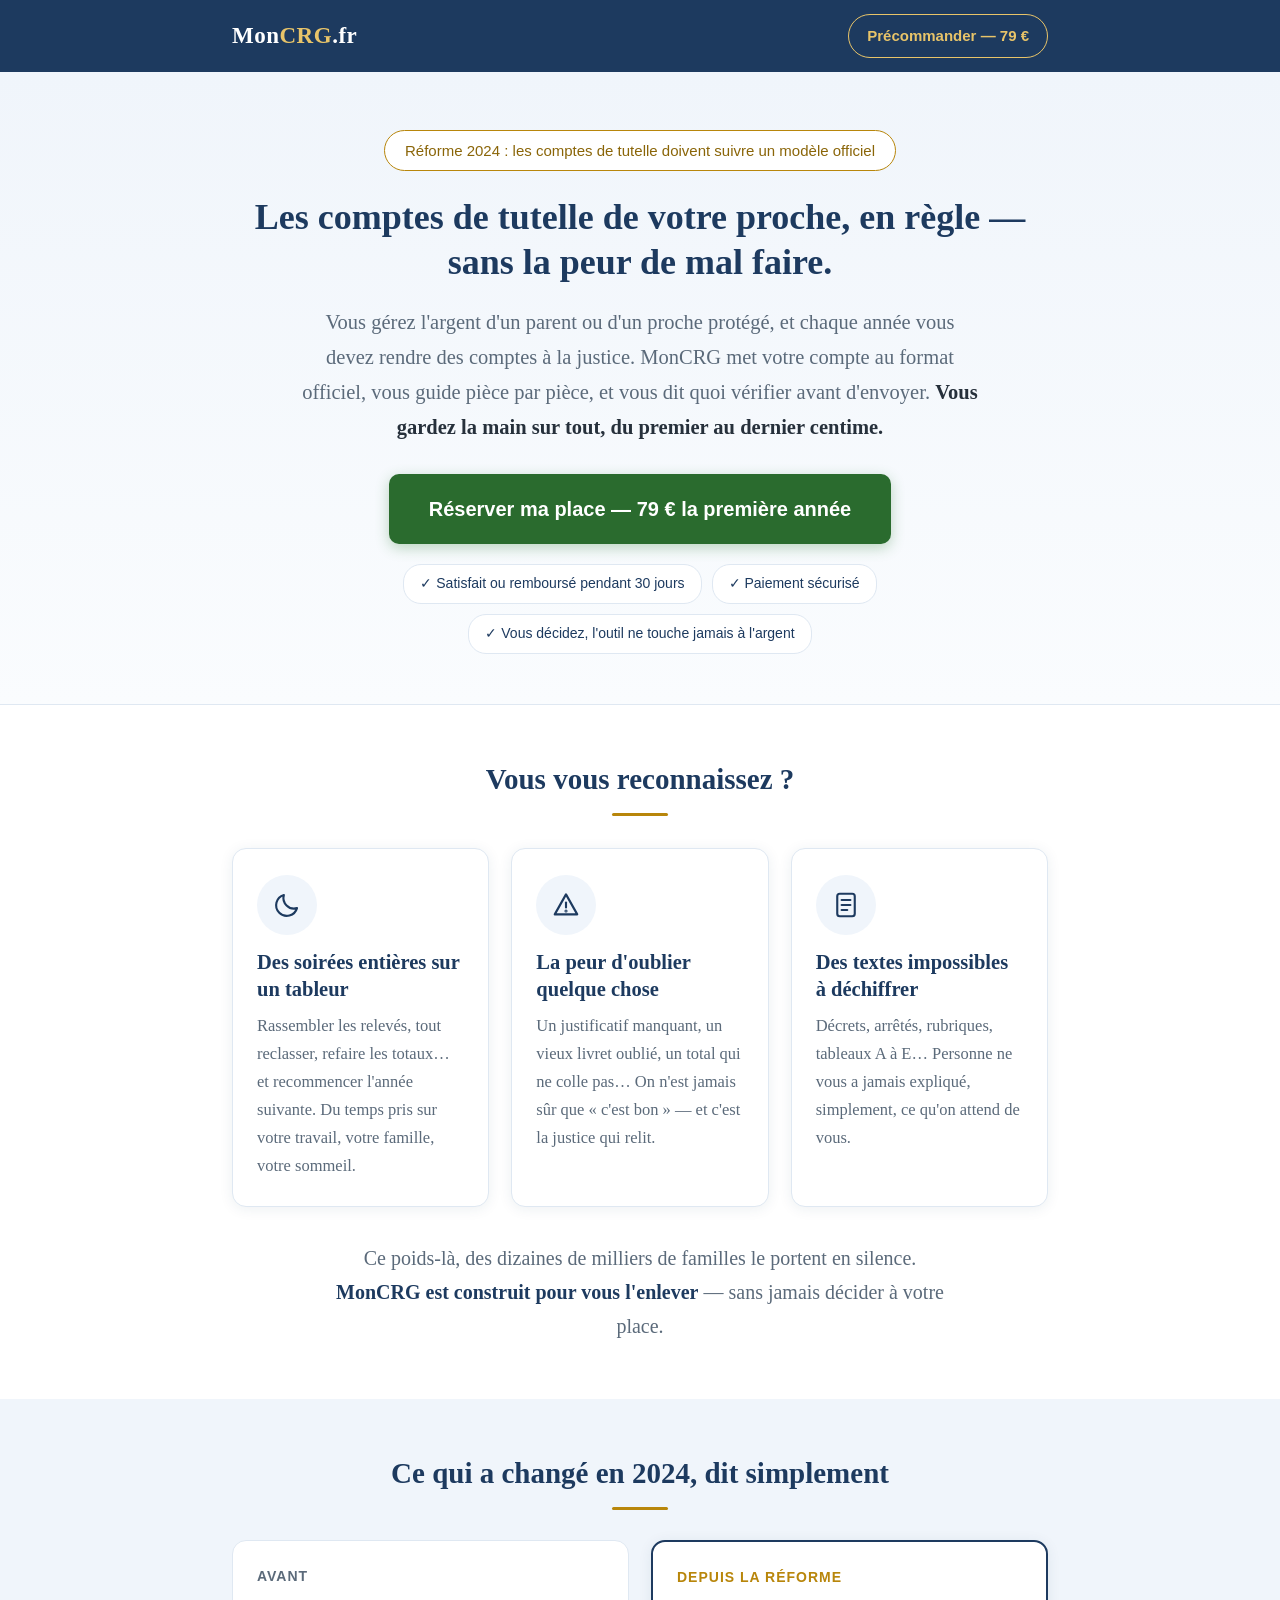
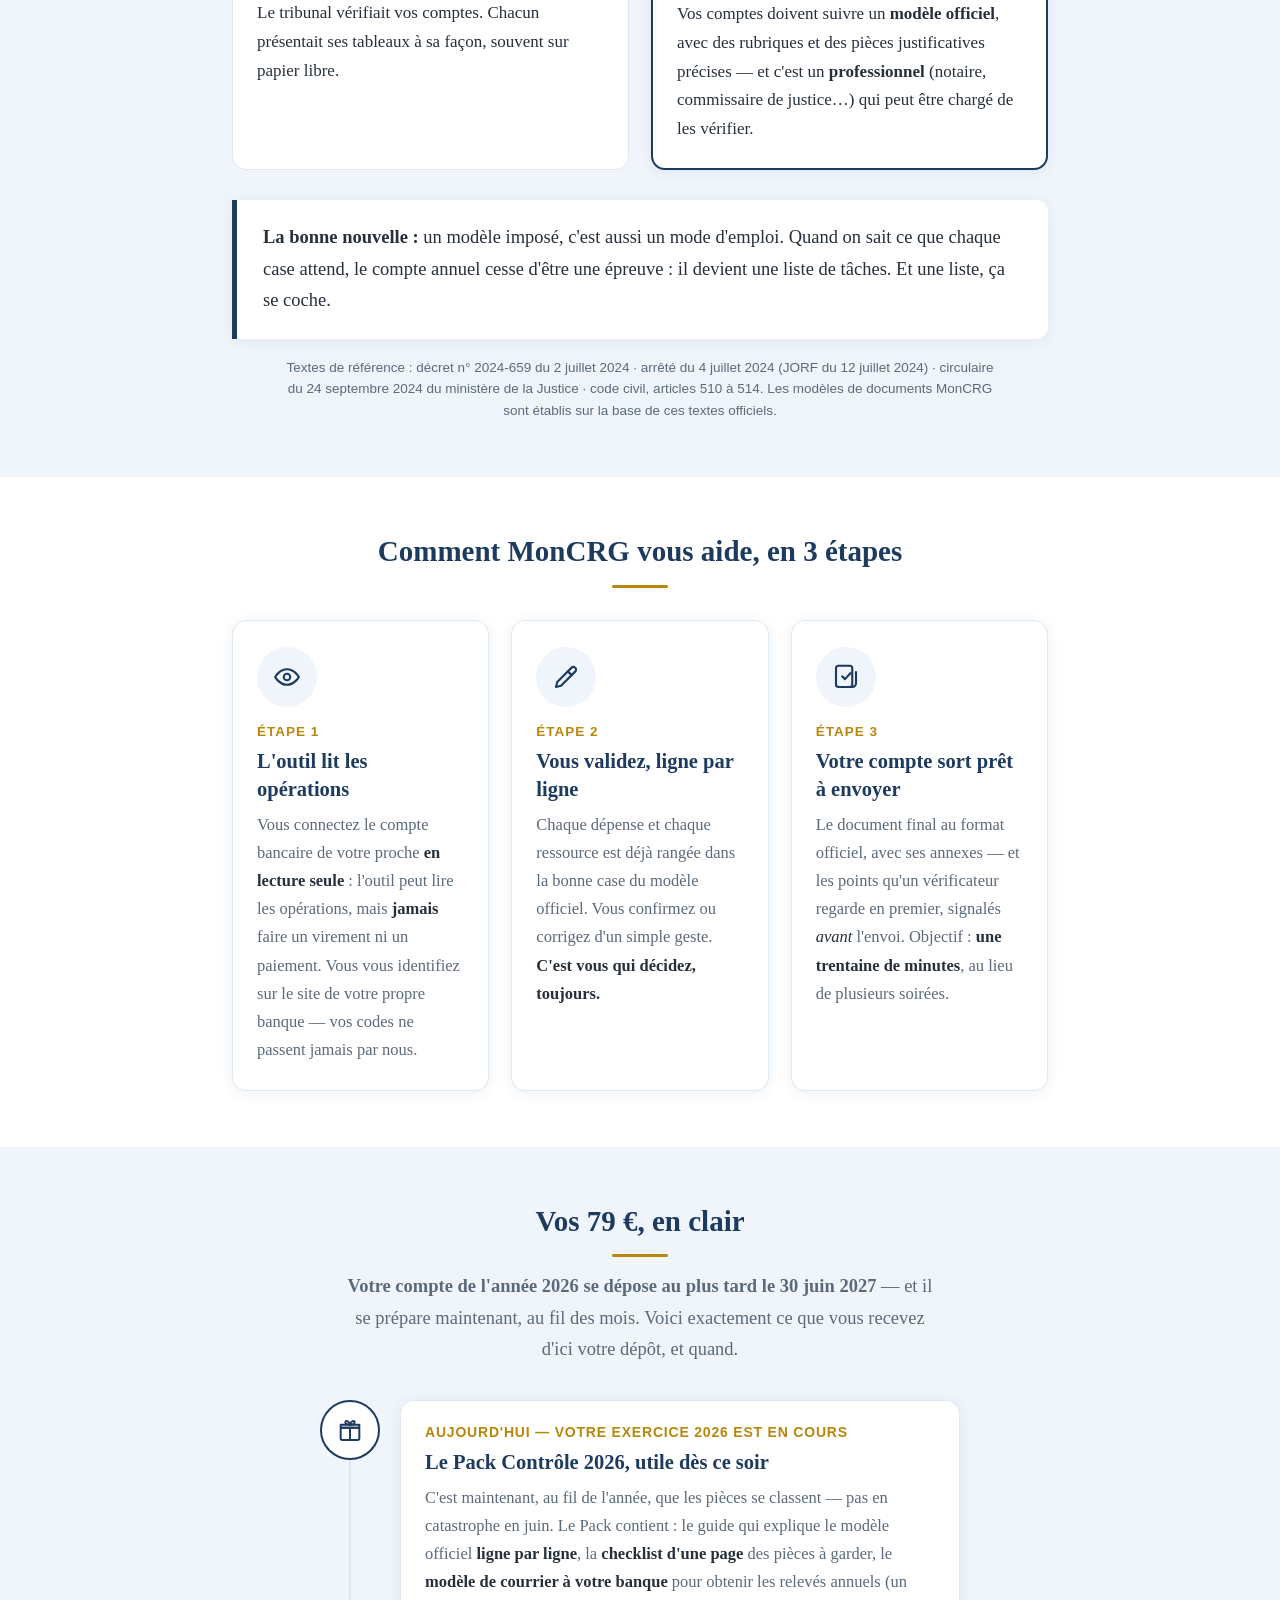
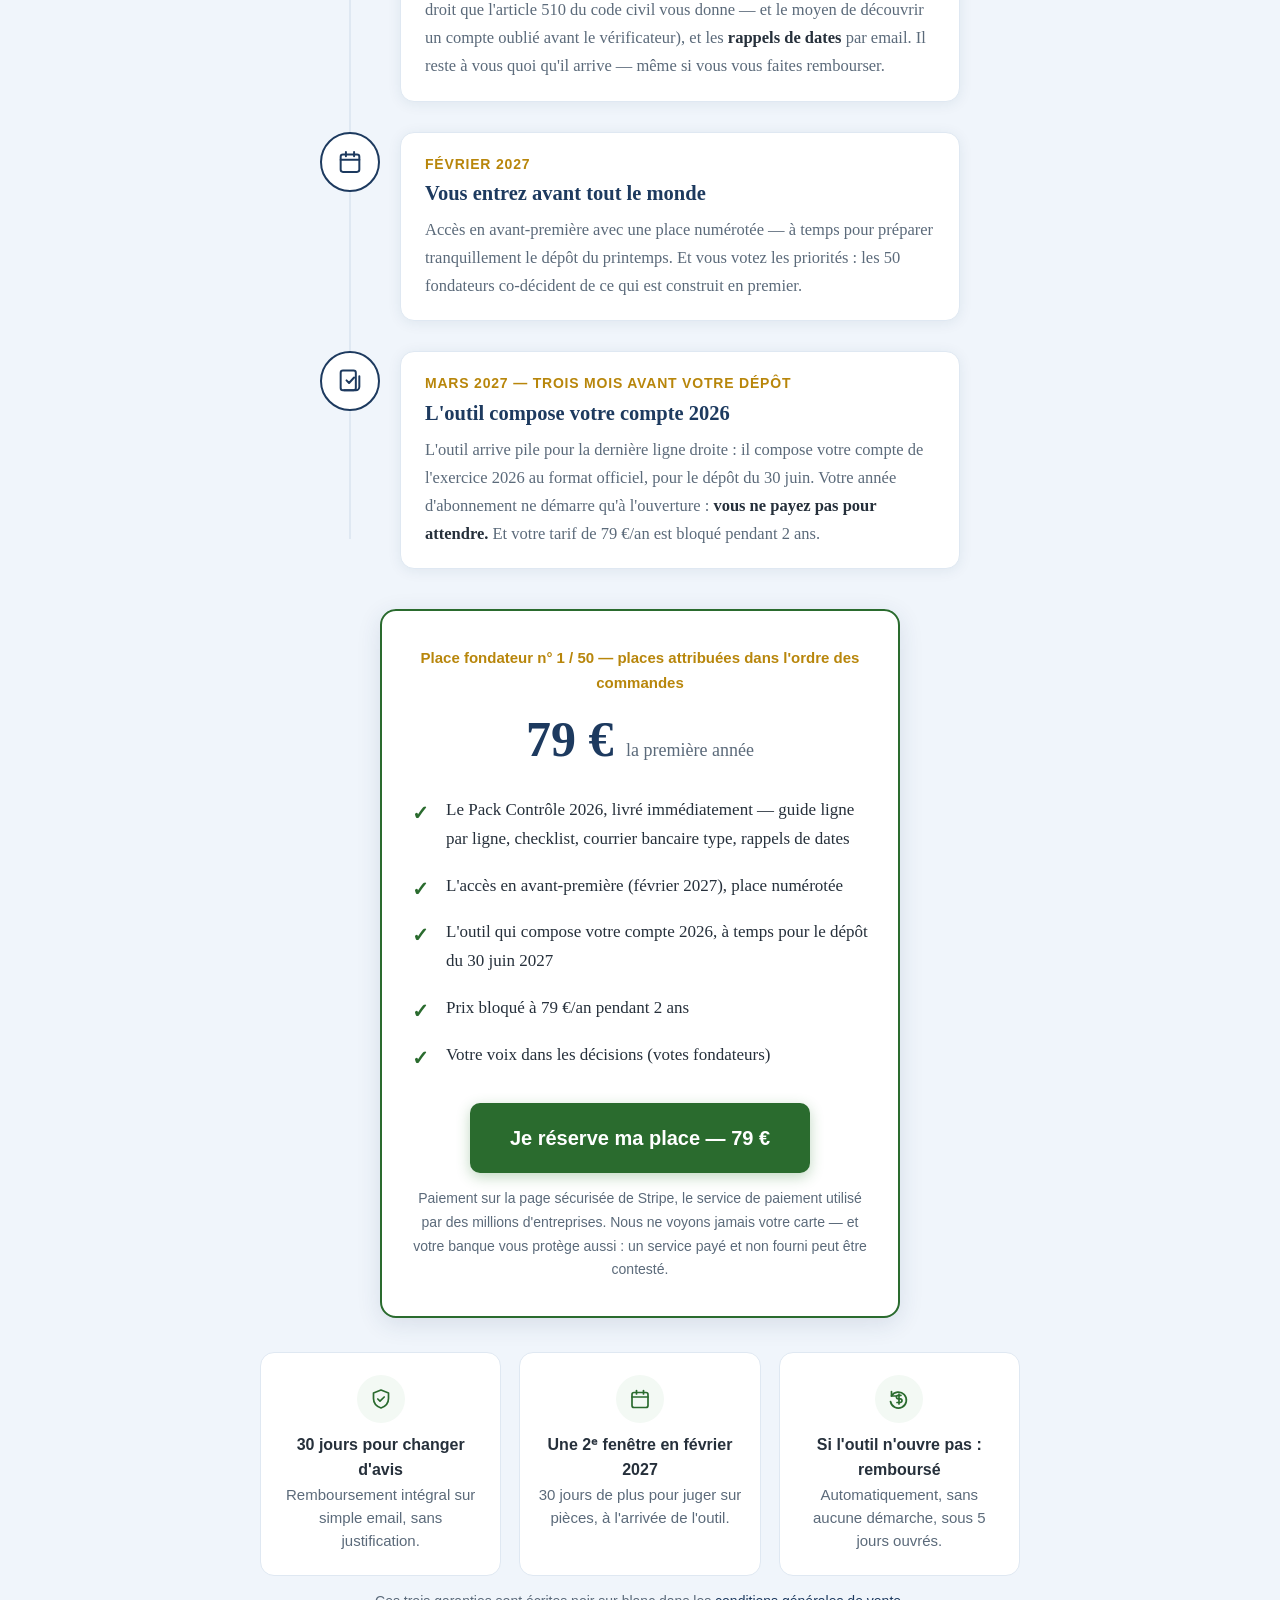
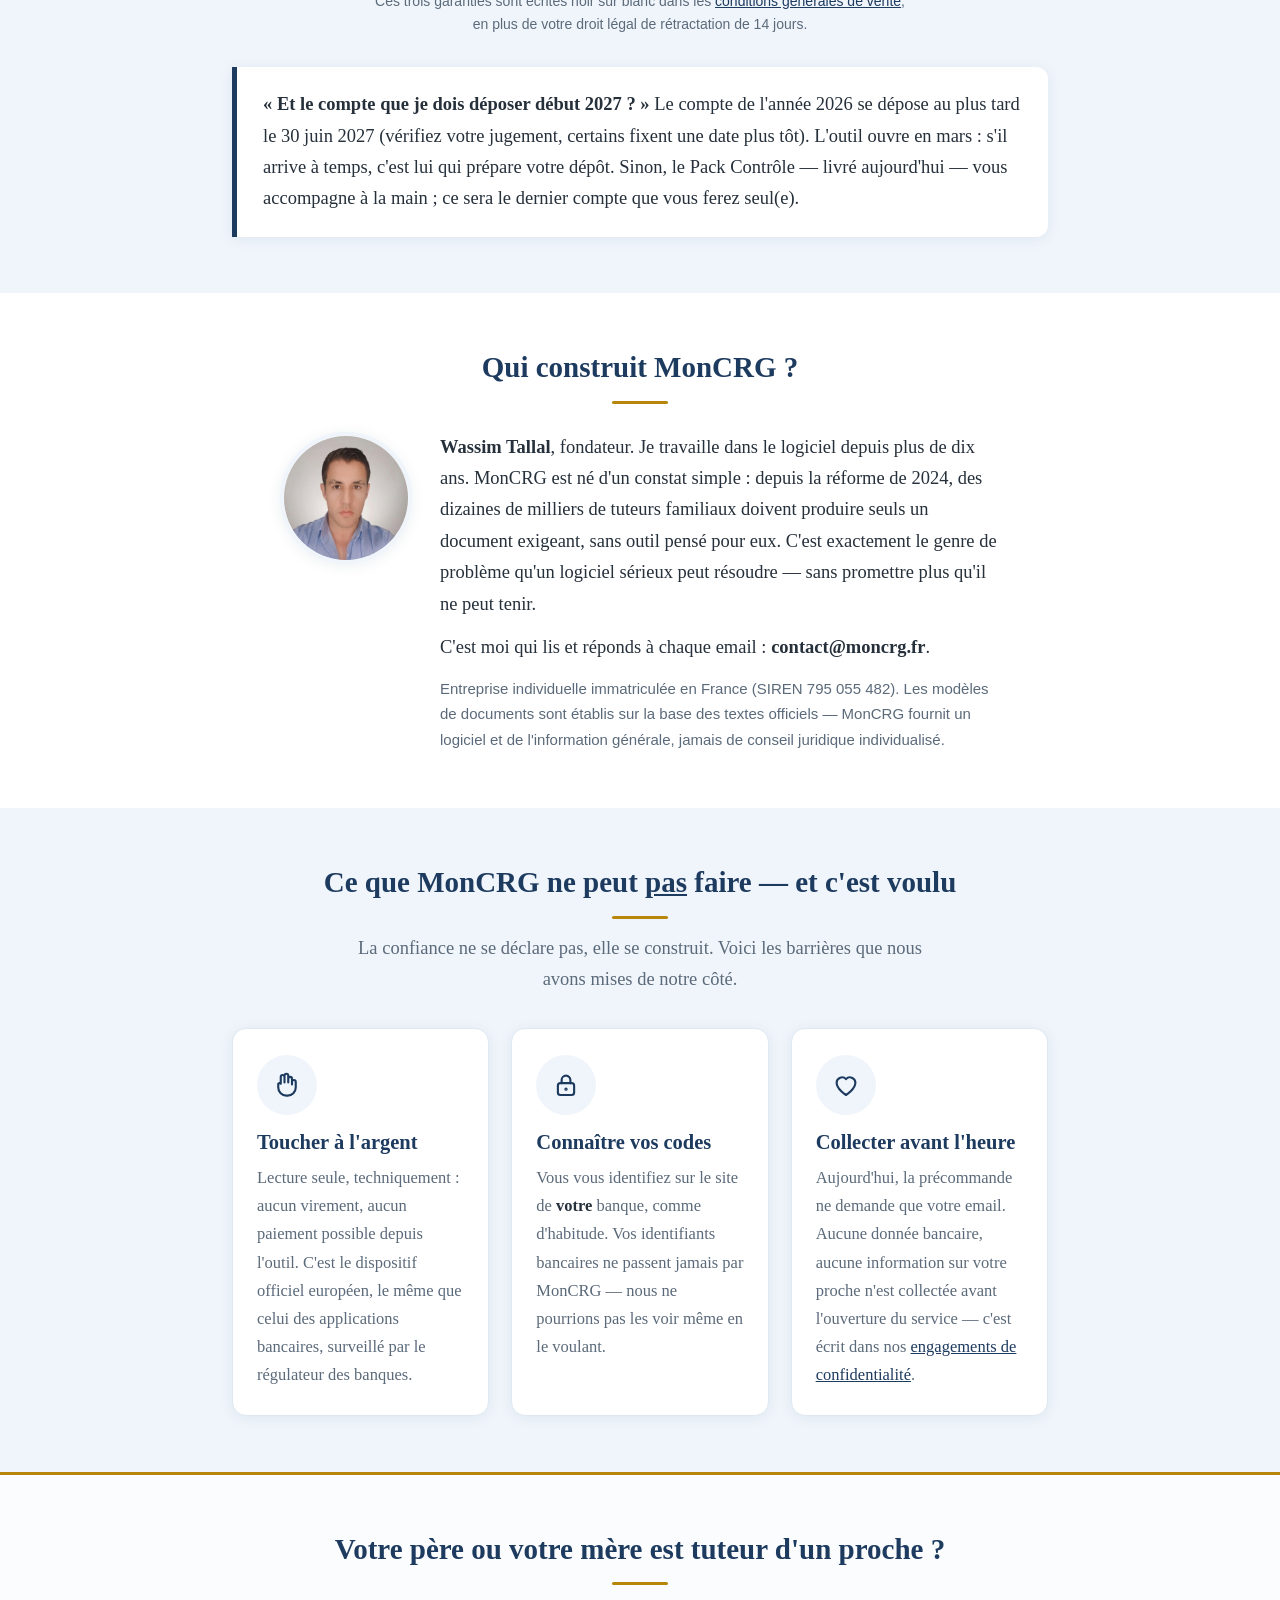
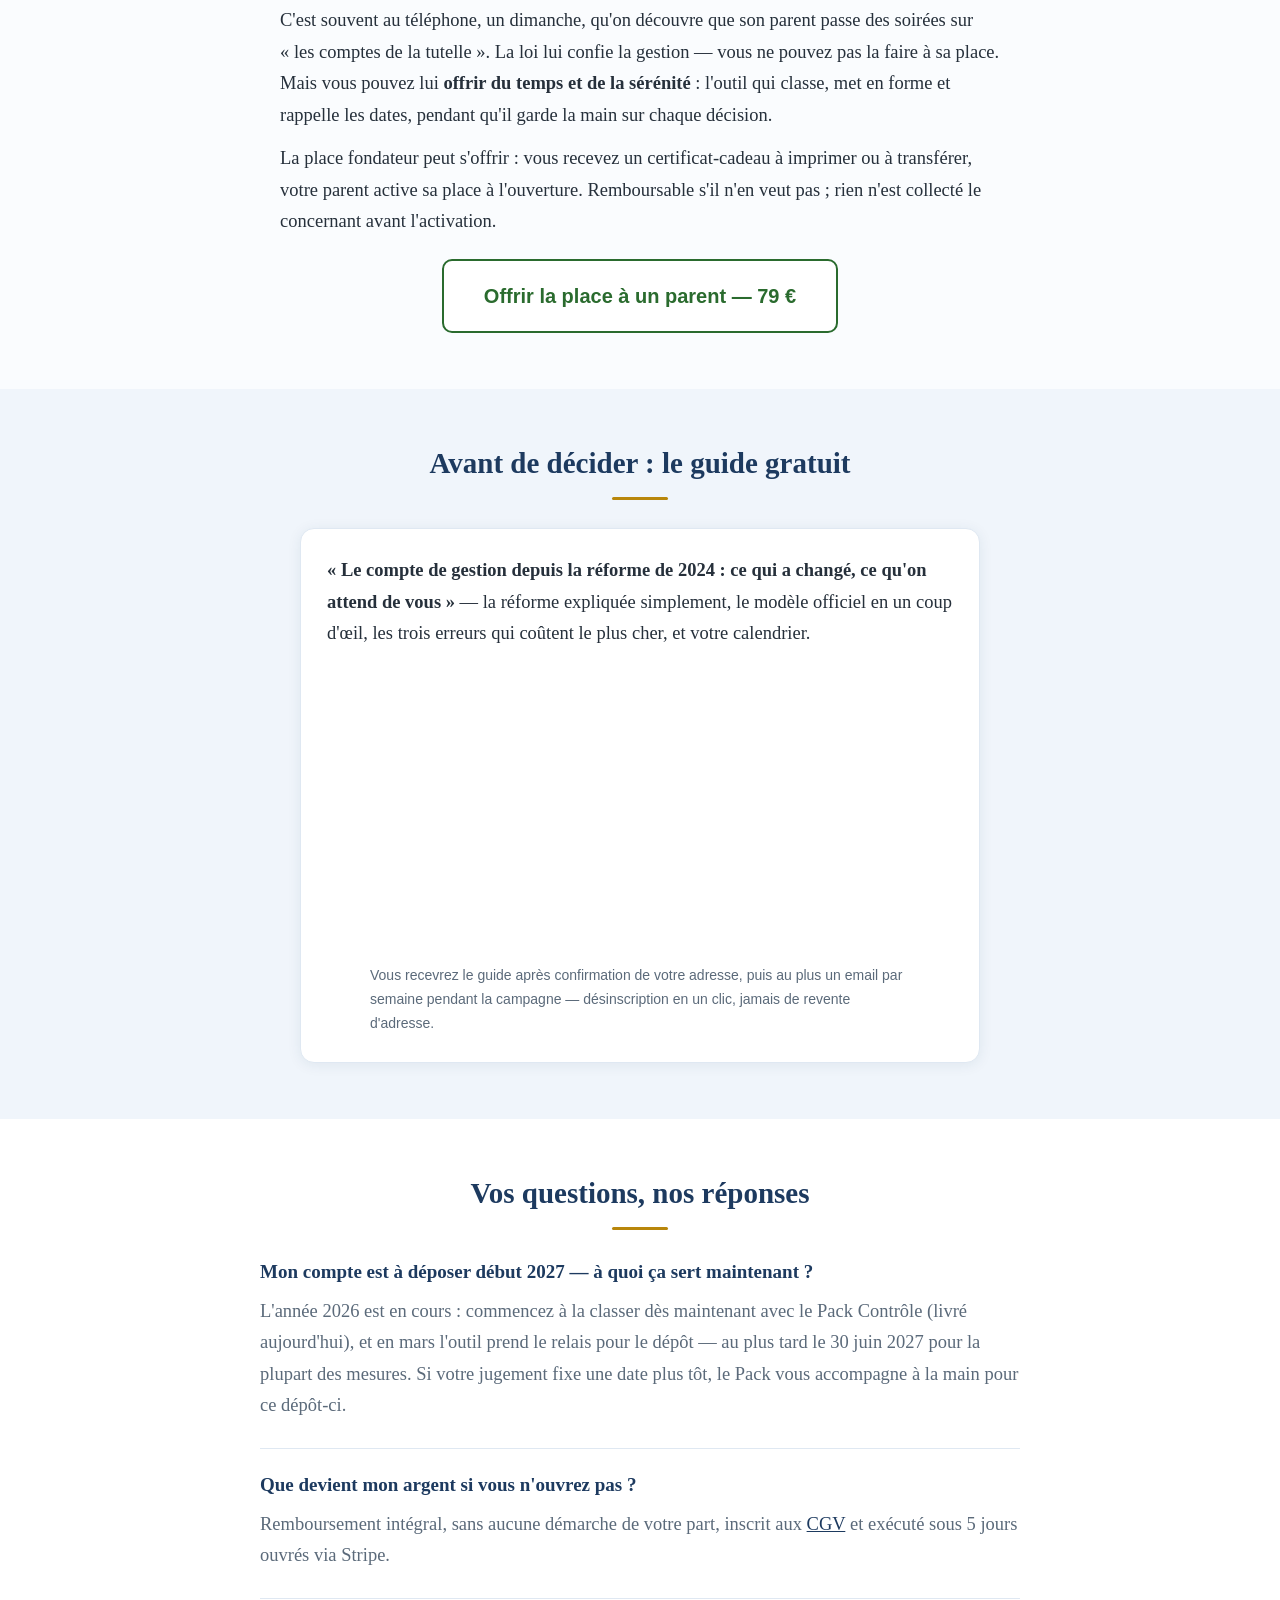
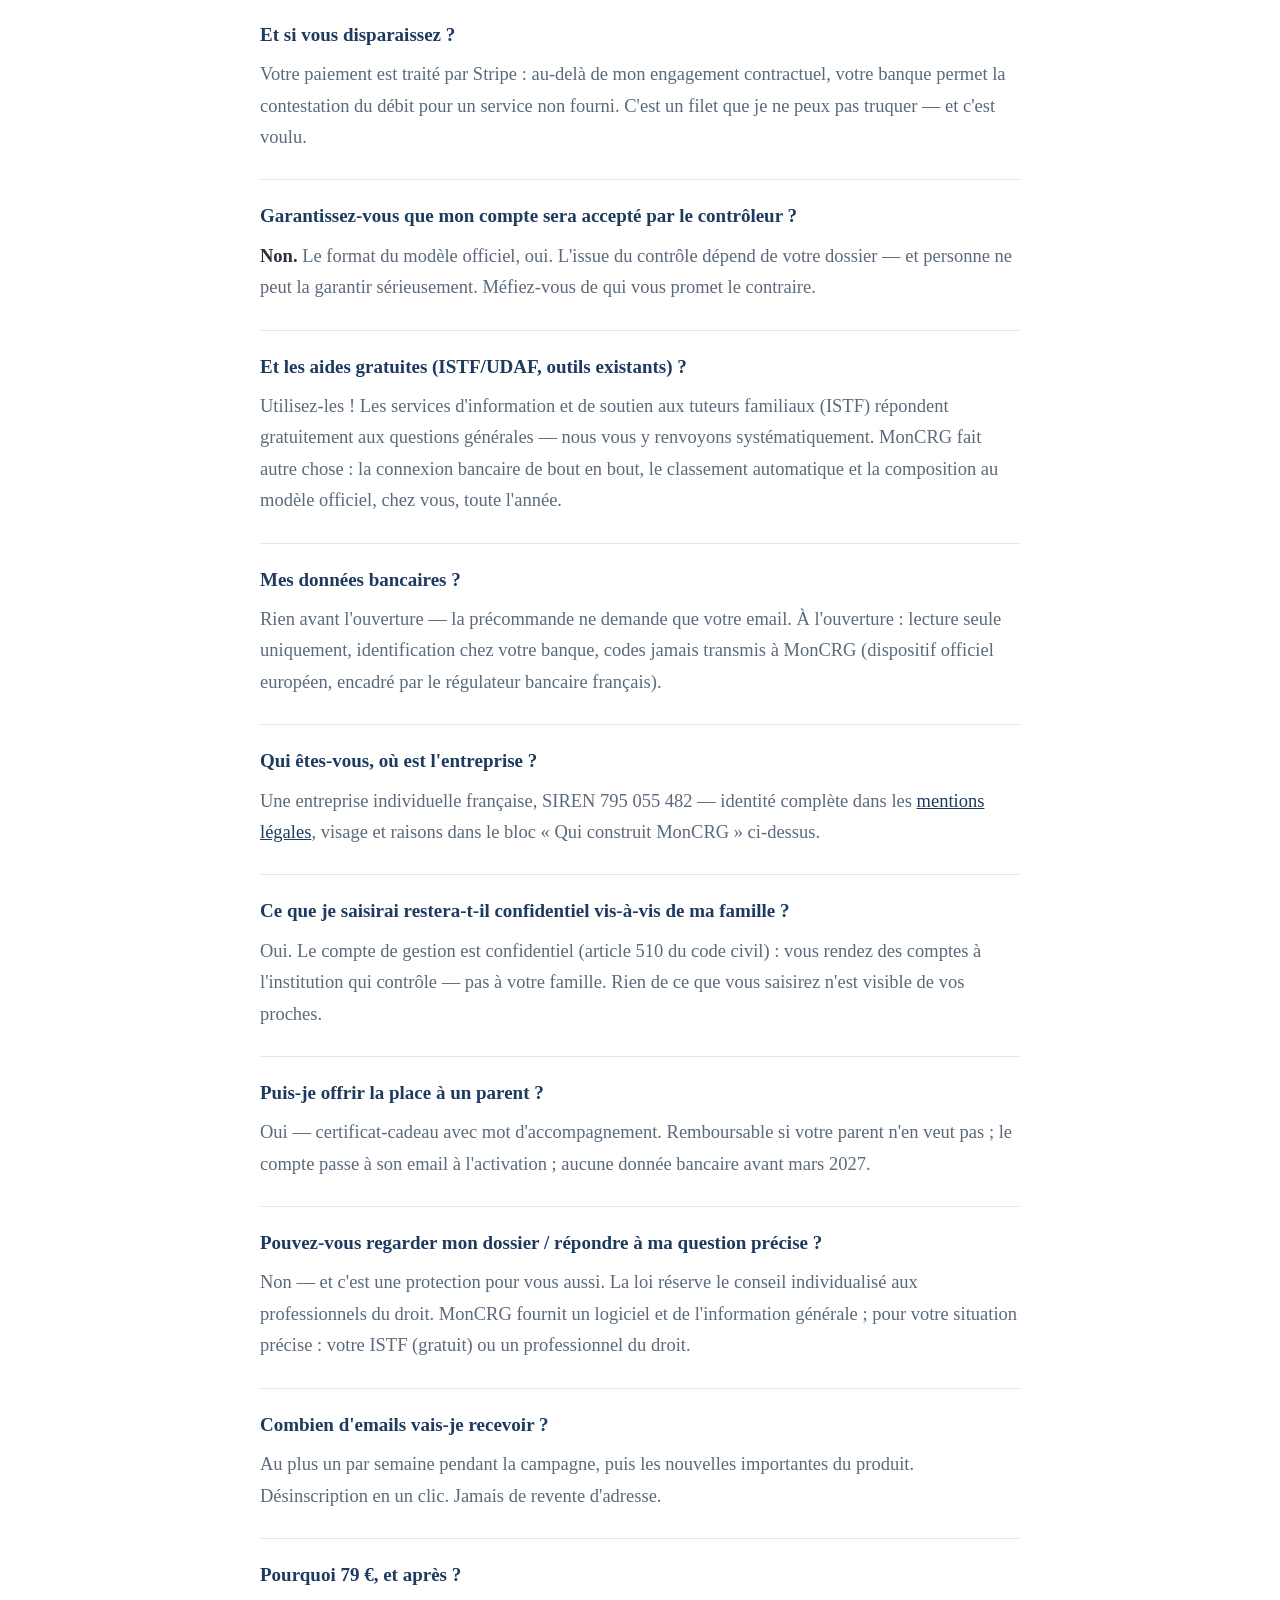
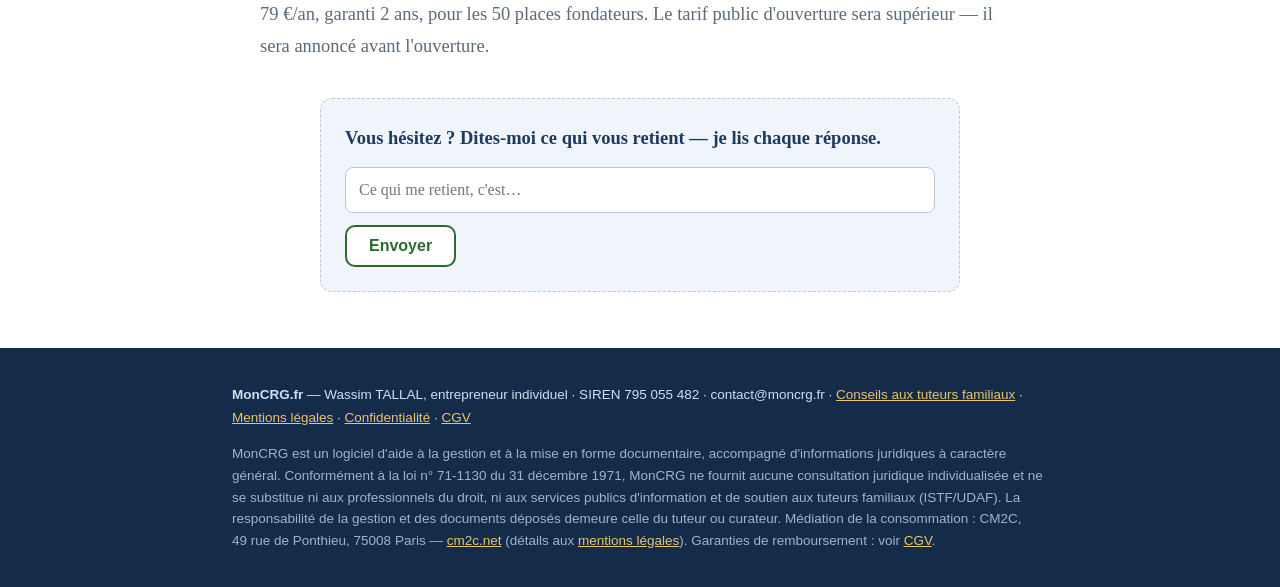
==== commit 79ce098b: "SEO pack: article 3 (qui verifie les comptes), hub /conseils/, JSON-LD (Org+WebSite+SoftwareApplicat" ====
--- a/index.html
+++ b/index.html
@@ -16,6 +16,43 @@
 <meta property="og:locale" content="fr_FR">
 <meta name="twitter:card" content="summary_large_image">
 <script defer src="https://cloud.umami.is/script.js" data-website-id="9338670e-f9f8-4c94-a887-c5fe9460c493"></script>
+<script type="application/ld+json">
+{
+  "@context": "https://schema.org",
+  "@graph": [
+    {
+      "@type": "Organization",
+      "@id": "https://moncrg.fr/#org",
+      "name": "MonCRG.fr",
+      "url": "https://moncrg.fr/",
+      "logo": "https://moncrg.fr/og-image.png",
+      "email": "contact@moncrg.fr",
+      "founder": {"@type": "Person", "name": "Wassim Tallal"}
+    },
+    {
+      "@type": "WebSite",
+      "name": "MonCRG.fr",
+      "url": "https://moncrg.fr/",
+      "inLanguage": "fr-FR",
+      "publisher": {"@id": "https://moncrg.fr/#org"}
+    },
+    {
+      "@type": "SoftwareApplication",
+      "name": "MonCRG",
+      "applicationCategory": "FinanceApplication",
+      "operatingSystem": "Web",
+      "description": "Assistant du tuteur familial : compte de gestion annuel au modèle officiel 2024, guidé pas à pas.",
+      "offers": {
+        "@type": "Offer",
+        "price": "79",
+        "priceCurrency": "EUR",
+        "description": "Place fondateur — précommande, remboursable 30 jours",
+        "availability": "https://schema.org/PreOrder"
+      }
+    }
+  ]
+}
+</script>
 </head>
 <body>
 
@@ -390,7 +427,8 @@
 <footer>
   <div class="wrap">
     <div><strong>MonCRG.fr</strong> — Wassim TALLAL, entrepreneur individuel · SIREN 795&nbsp;055&nbsp;482 ·
-    contact@moncrg.fr · <a href="mentions-legales.html">Mentions légales</a> ·
+    contact@moncrg.fr · <a href="conseils/index.html">Conseils aux tuteurs familiaux</a> ·
+    <a href="mentions-legales.html">Mentions légales</a> ·
     <a href="confidentialite.html">Confidentialité</a> · <a href="cgv.html">CGV</a></div>
     <div class="disclaimer">MonCRG est un logiciel d'aide à la gestion et à la mise en forme documentaire,
     accompagné d'informations juridiques à caractère général. Conformément à la loi n°&nbsp;71-1130 du
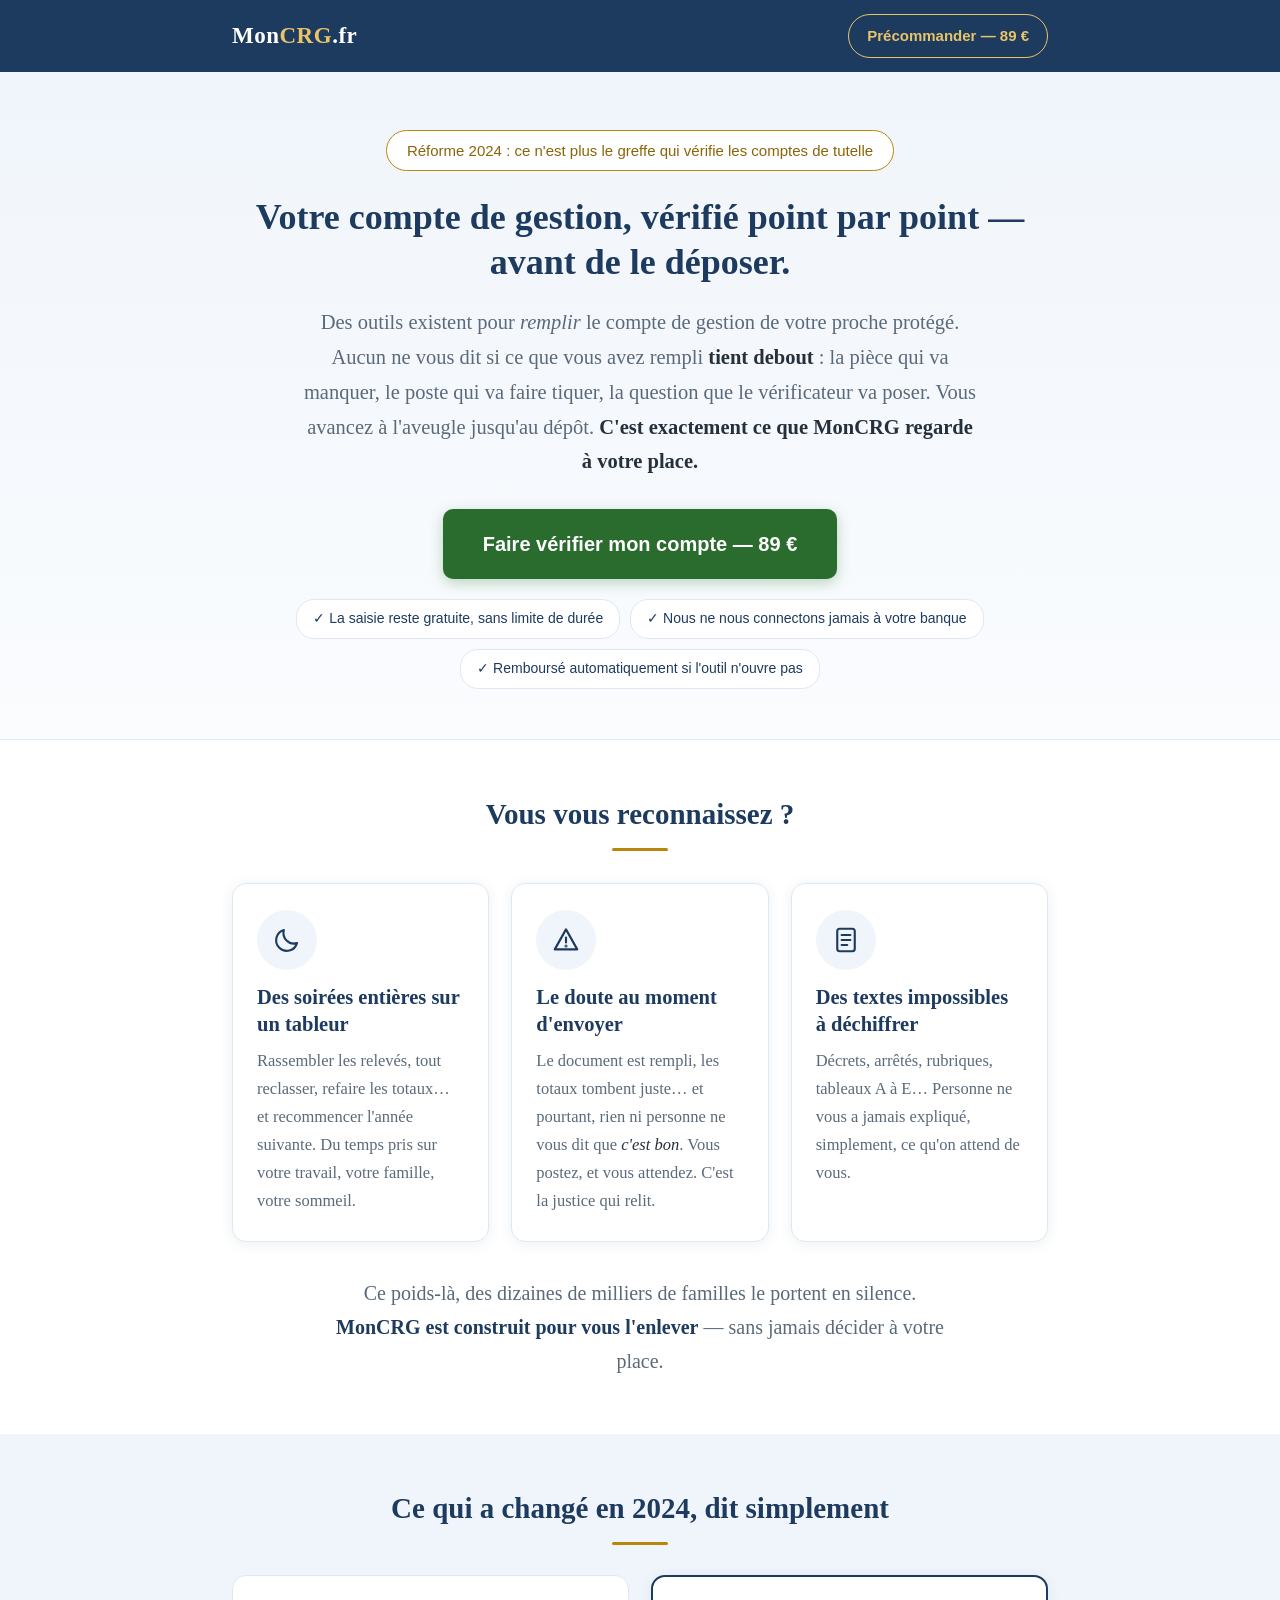
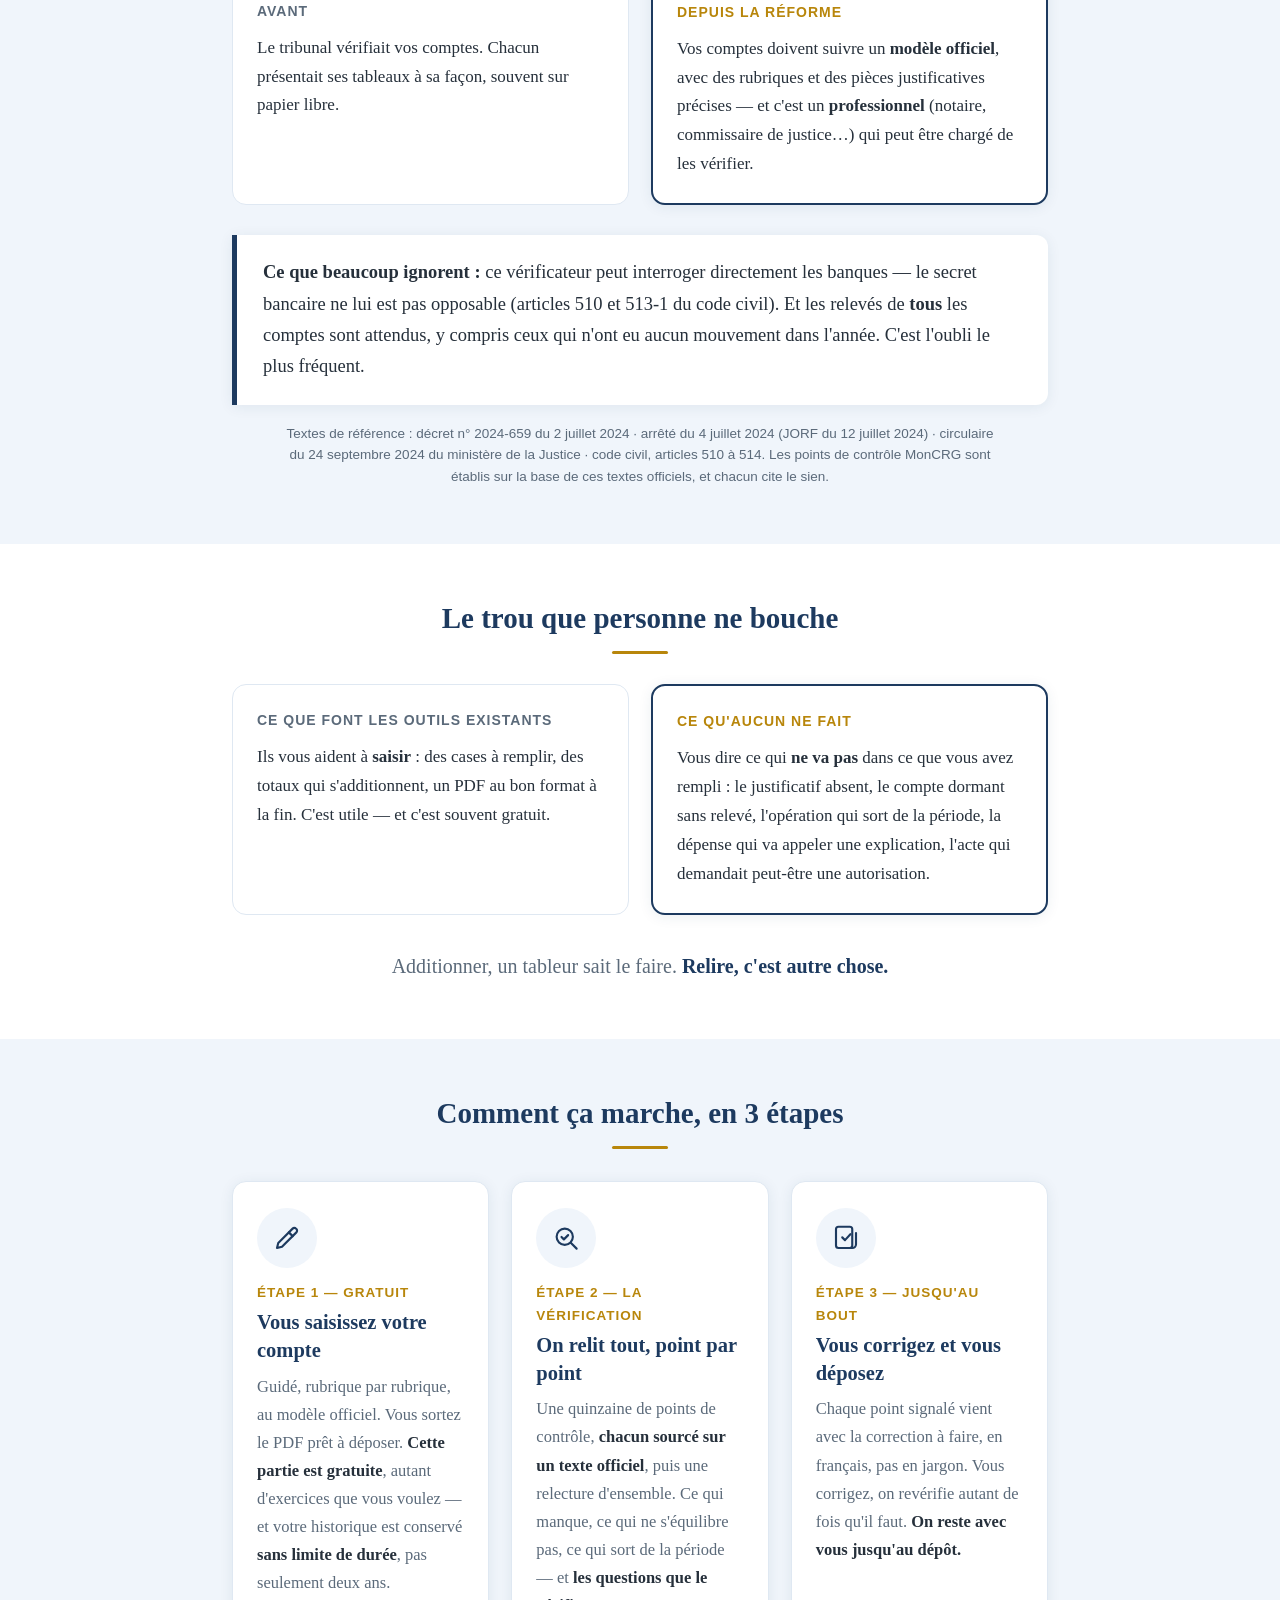
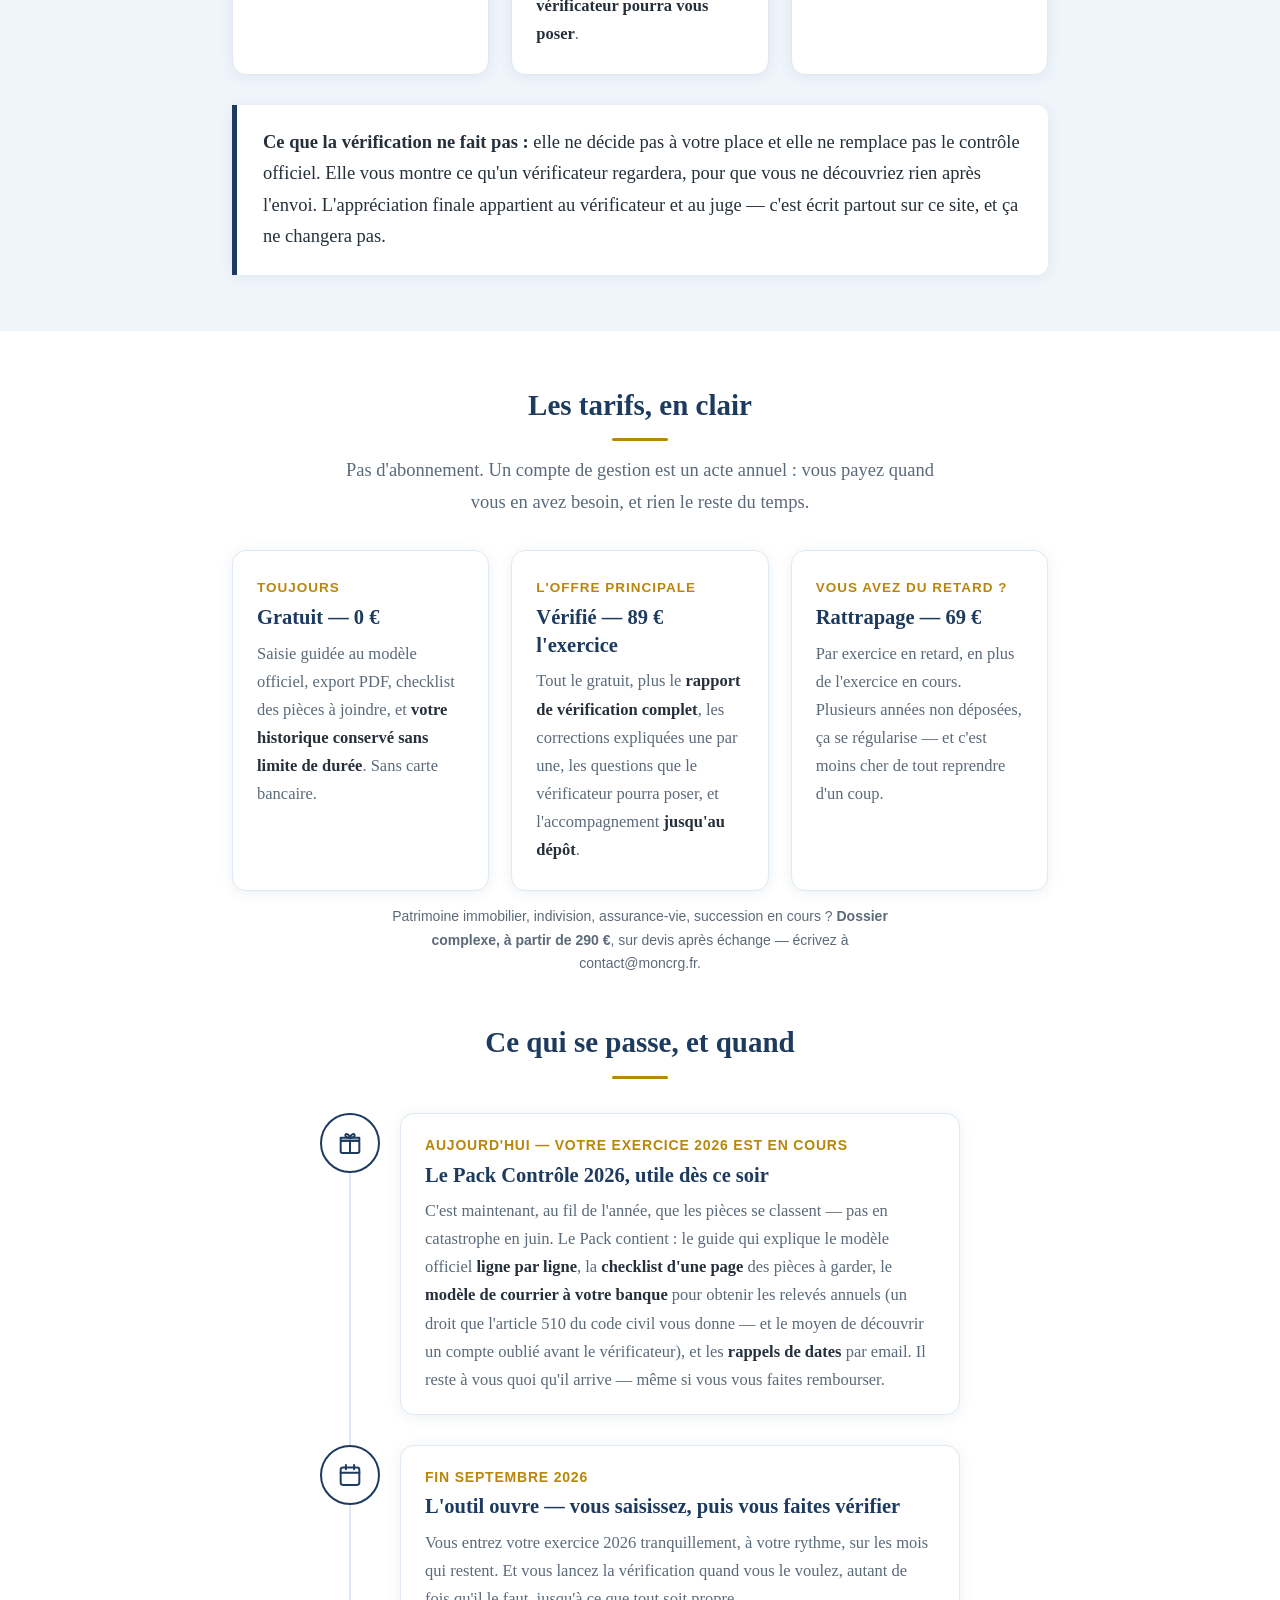
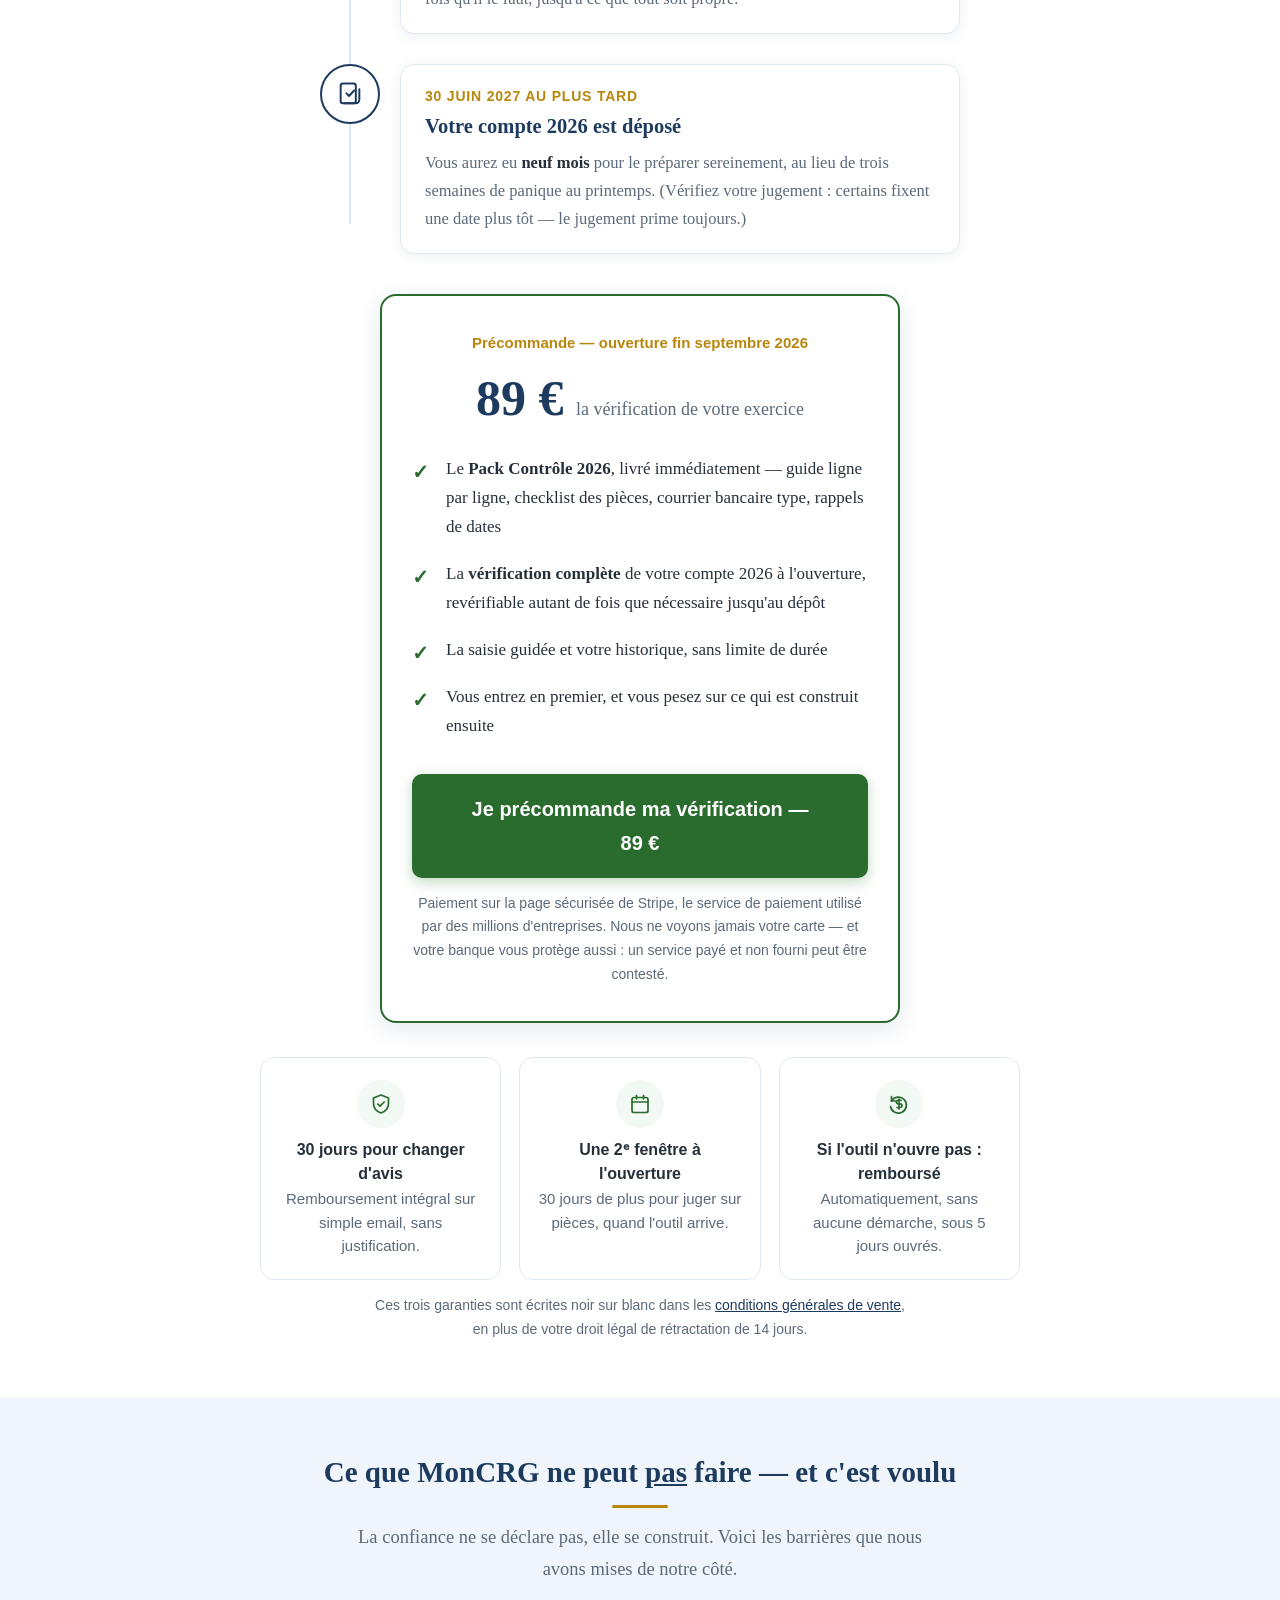
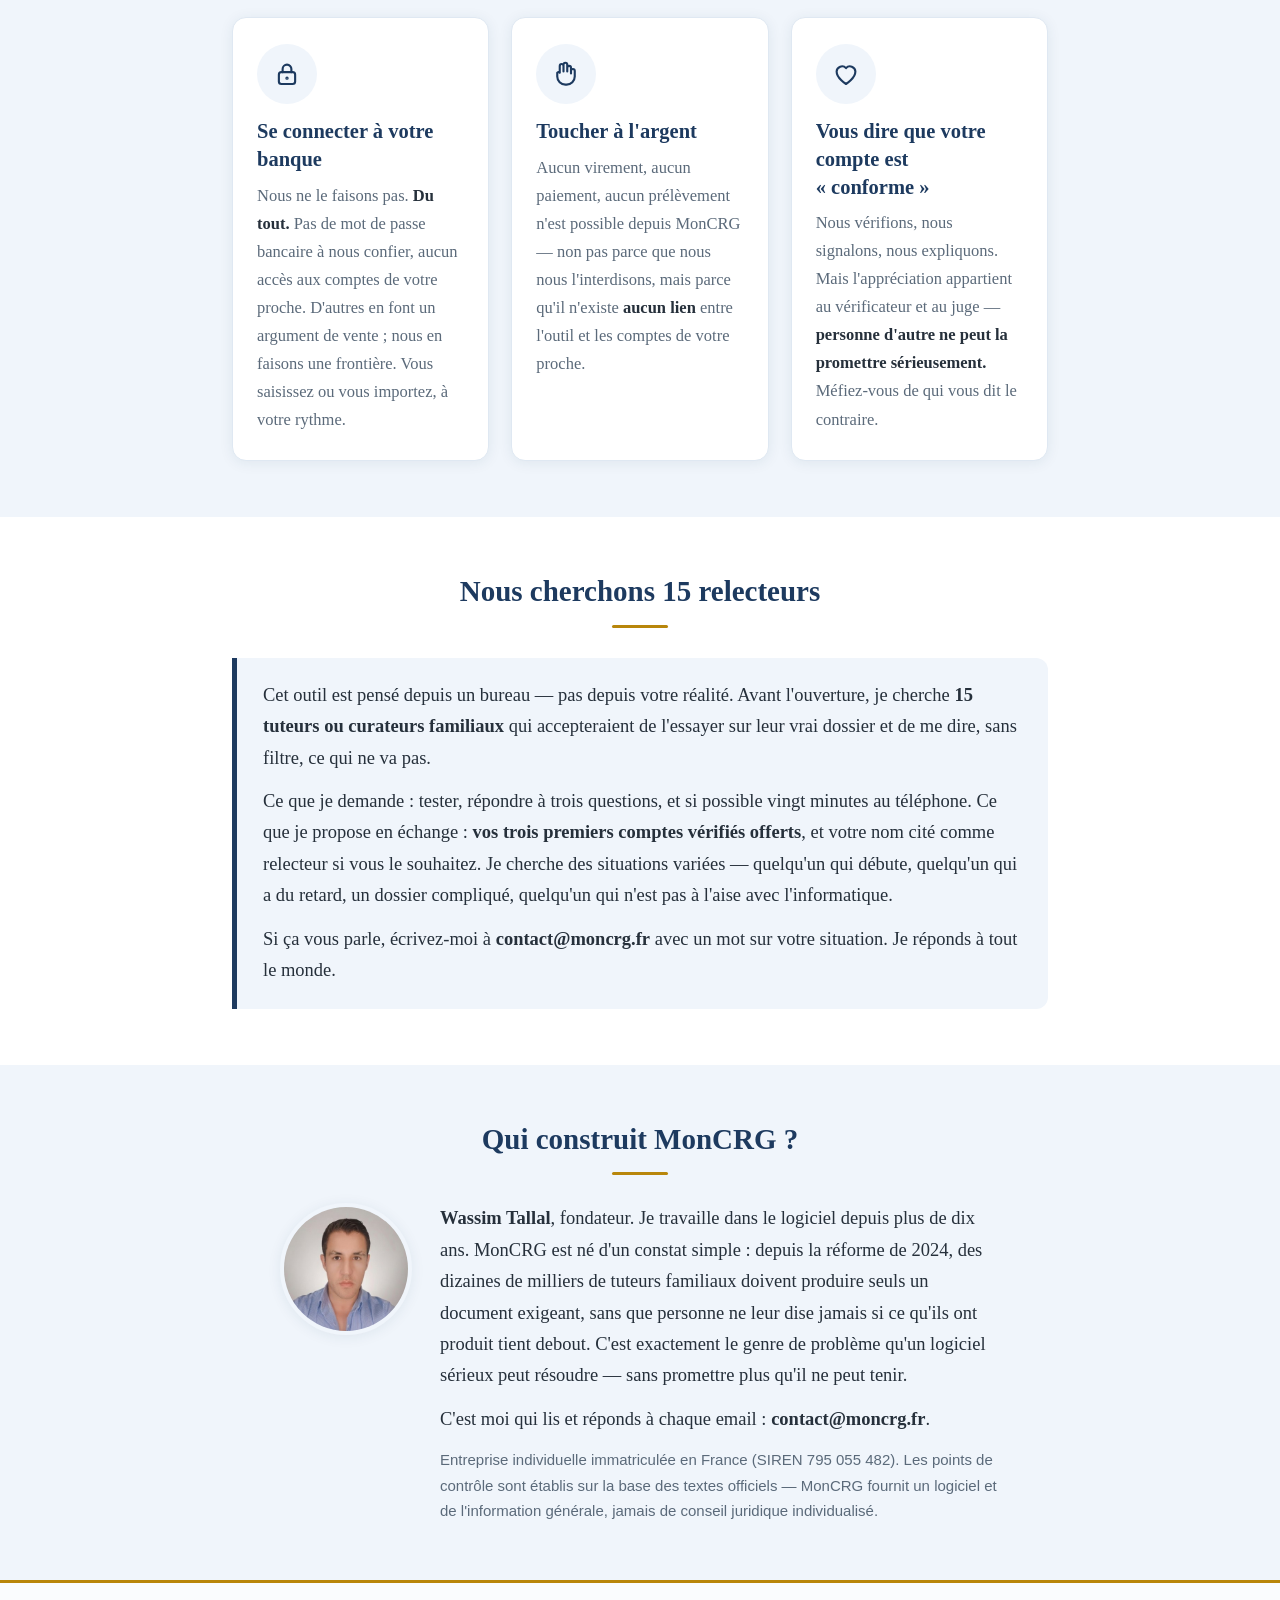
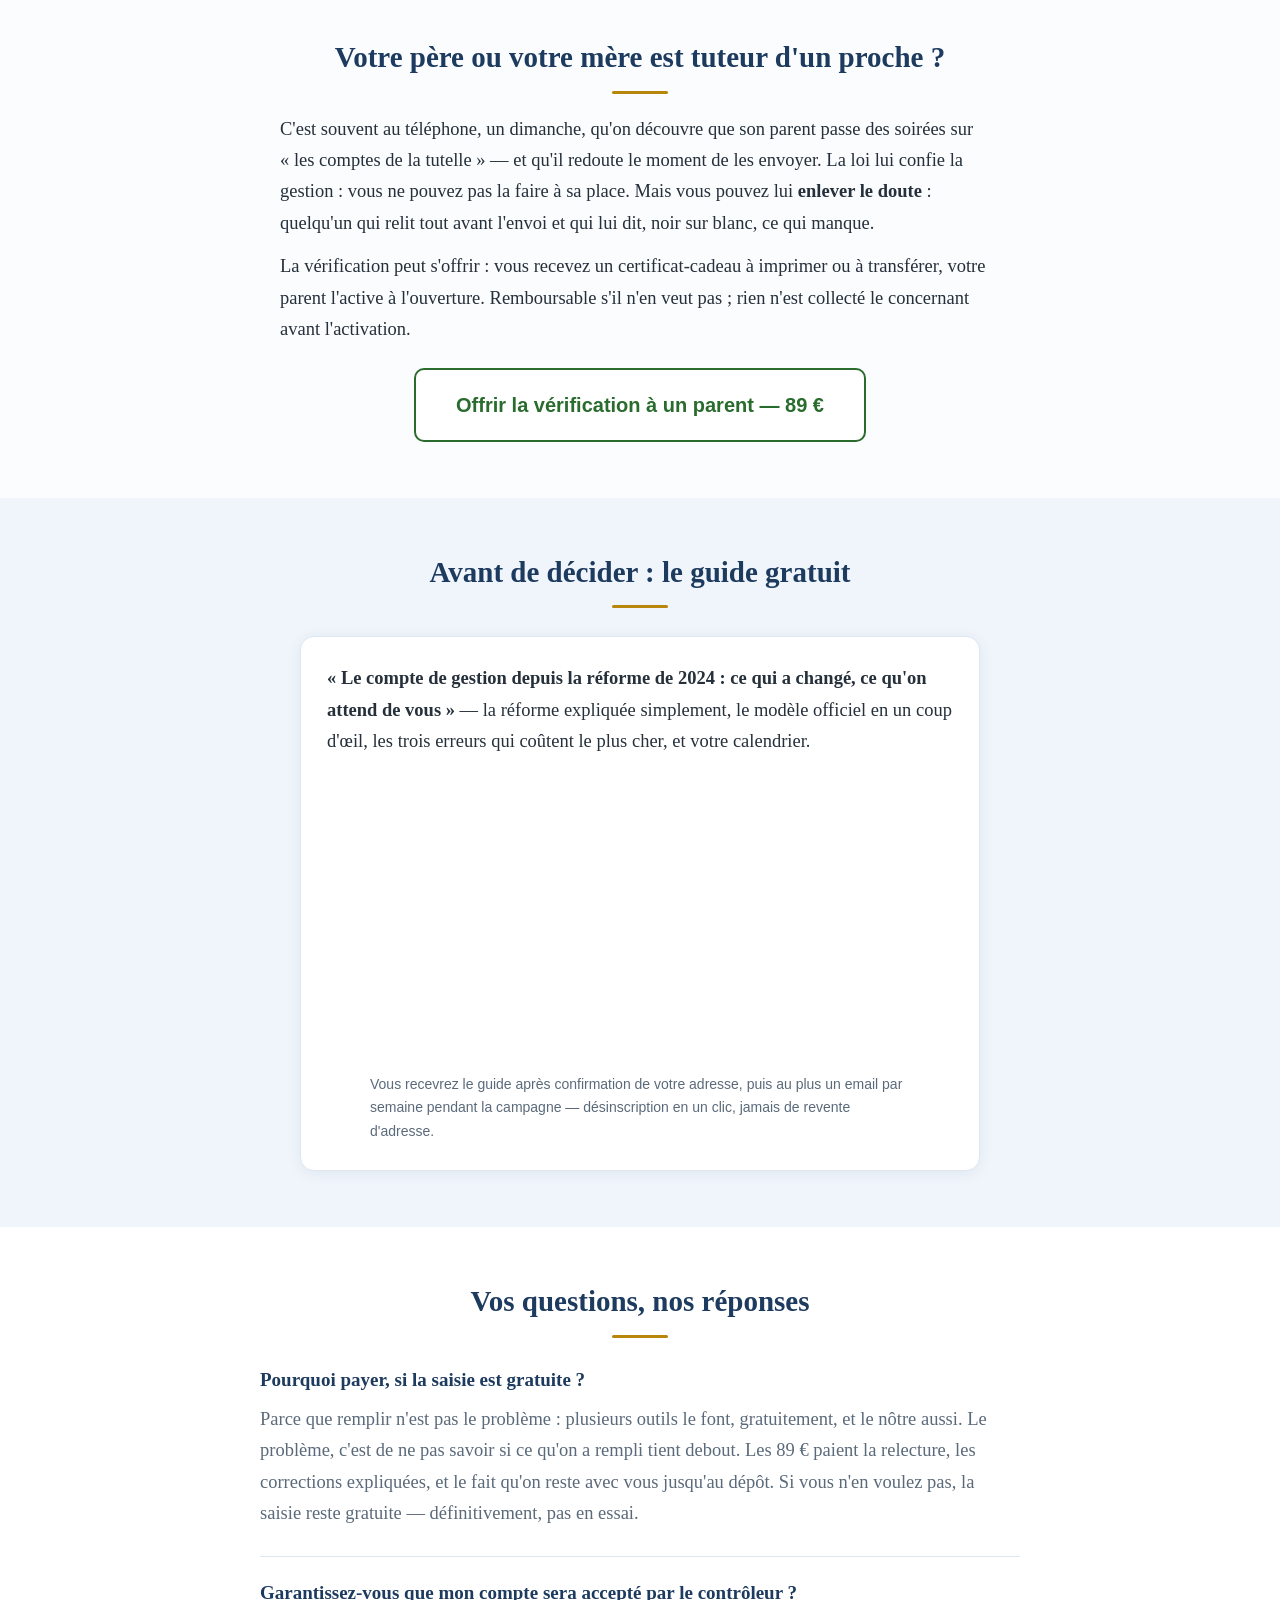
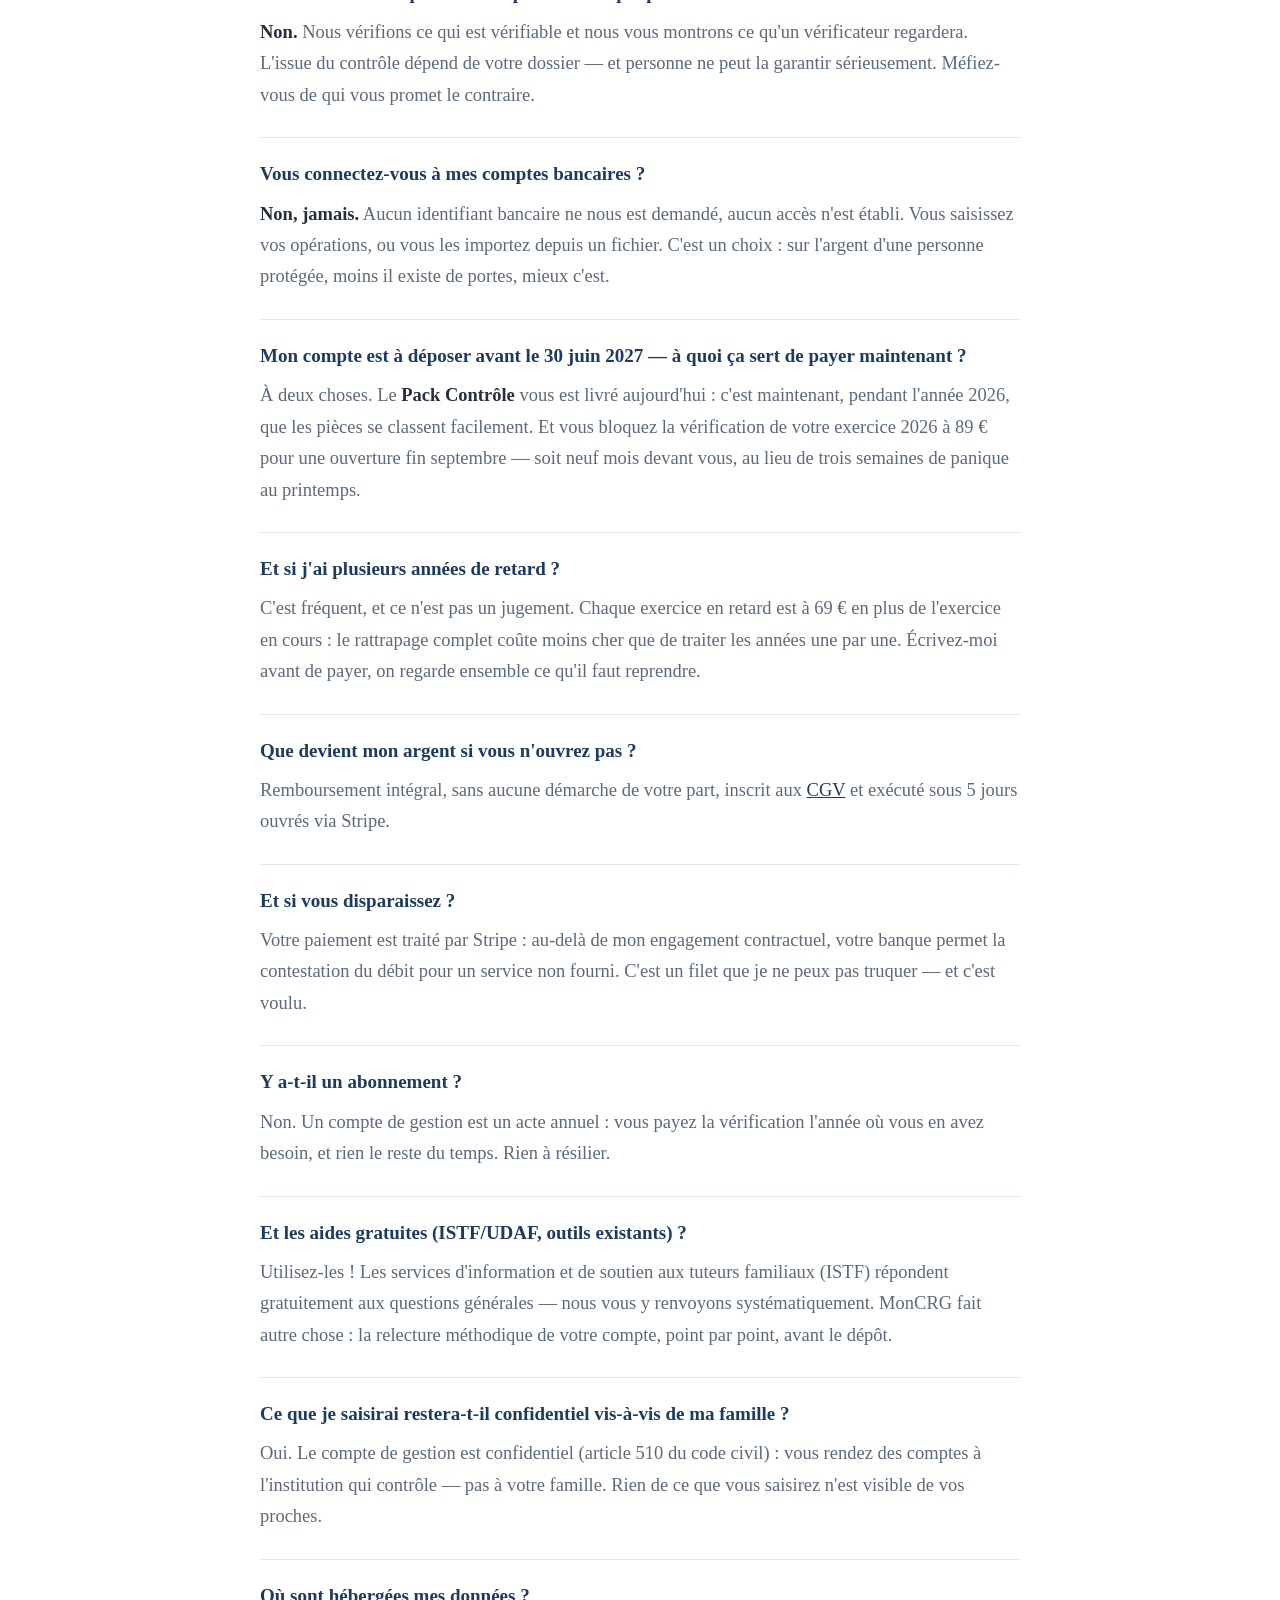
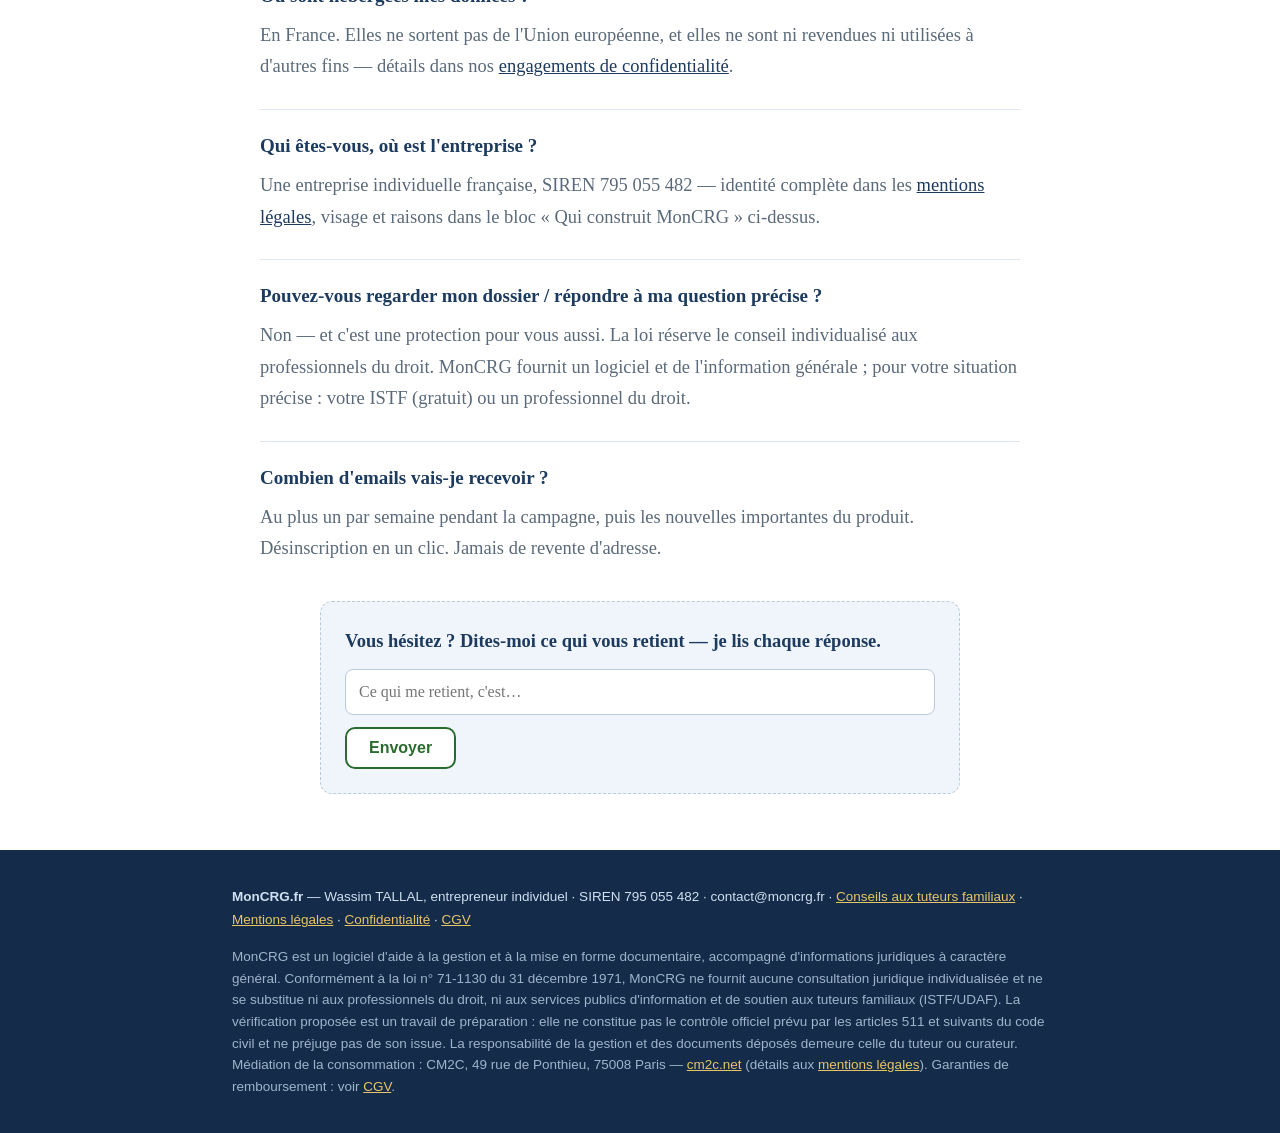
==== commit 03446d7a: "Refonte de la page de vente sur le positionnement verification: nouveau H1/title/meta, section 'le t" ====
--- a/index.html
+++ b/index.html
@@ -3,14 +3,14 @@
 <head>
 <meta charset="UTF-8">
 <meta name="viewport" content="width=device-width, initial-scale=1.0">
-<title>MonCRG — Les comptes de tutelle de votre proche, en règle, sans la peur de mal faire</title>
-<meta name="description" content="Vous êtes tuteur ou curateur d'un proche ? MonCRG met votre compte de gestion annuel au modèle officiel 2024 et vous guide pas à pas. Précommande fondateur 79 €, remboursable 30 jours.">
+<title>MonCRG — Votre compte de gestion de tutelle, vérifié point par point avant le dépôt</title>
+<meta name="description" content="Vous êtes tuteur ou curateur familial ? Des outils existent pour remplir le compte de gestion. Aucun ne vous dit si ce que vous avez rempli tient debout. MonCRG le vérifie : ce qui manque, ce qui fera tiquer, les questions du vérificateur. Saisie gratuite, vérification 89 € l'exercice.">
 <link rel="stylesheet" href="style.css">
 <link rel="icon" type="image/png" sizes="32x32" href="favicon-32.png">
 <link rel="apple-touch-icon" href="apple-touch-icon.png">
 <meta property="og:type" content="website">
-<meta property="og:title" content="MonCRG — Les comptes de tutelle de votre proche, en règle, sans la peur de mal faire">
-<meta property="og:description" content="Compte de gestion au modèle officiel 2024, guidé pas à pas. Vous gardez la main sur tout. Précommande fondateur 79 €, remboursable 30 jours.">
+<meta property="og:title" content="MonCRG — Votre compte de gestion de tutelle, vérifié point par point avant le dépôt">
+<meta property="og:description" content="Des outils existent pour remplir votre compte de gestion. Aucun ne vous dit si ce que vous avez rempli tient debout. C'est ce que fait MonCRG. Saisie gratuite, vérification 89 € l'exercice.">
 <meta property="og:url" content="https://moncrg.fr/">
 <meta property="og:image" content="https://moncrg.fr/og-image.png">
 <meta property="og:locale" content="fr_FR">
@@ -41,14 +41,22 @@
       "name": "MonCRG",
       "applicationCategory": "FinanceApplication",
       "operatingSystem": "Web",
-      "description": "Assistant du tuteur familial : compte de gestion annuel au modèle officiel 2024, guidé pas à pas.",
-      "offers": {
-        "@type": "Offer",
-        "price": "79",
-        "priceCurrency": "EUR",
-        "description": "Place fondateur — précommande, remboursable 30 jours",
-        "availability": "https://schema.org/PreOrder"
-      }
+      "description": "Vérification du compte de gestion annuel du tuteur ou curateur familial : points de contrôle sourcés sur les textes officiels, pièces manquantes, questions que le vérificateur pourra poser.",
+      "offers": [
+        {
+          "@type": "Offer",
+          "price": "0",
+          "priceCurrency": "EUR",
+          "description": "Saisie guidée au modèle officiel, export PDF, historique conservé sans limite de durée"
+        },
+        {
+          "@type": "Offer",
+          "price": "89",
+          "priceCurrency": "EUR",
+          "description": "Vérification complète d'un exercice — précommande, ouverture fin septembre 2026",
+          "availability": "https://schema.org/PreOrder"
+        }
+      ]
     }
   ]
 }
@@ -72,29 +80,30 @@
     <g id="i-retour"><path d="M4.5 9a8 8 0 1 1-1 5.5"/><path d="M4.5 4.5V9H9"/><path d="M10 15.5h3.2a1.8 1.8 0 0 0 0-3.6h-2a1.8 1.8 0 0 1 0-3.6H14"/><line x1="12" y1="7" x2="12" y2="17"/></g>
     <g id="i-coeur"><path d="M12 20s-7.5-4.6-7.5-10A4.3 4.3 0 0 1 12 7.3 4.3 4.3 0 0 1 19.5 10c0 5.4-7.5 10-7.5 10Z"/></g>
     <g id="i-main"><path d="M7 11V5.5a1.5 1.5 0 0 1 3 0V10m0-4.5v-1a1.5 1.5 0 0 1 3 0V10m0-4v1a1.5 1.5 0 0 1 3 0v4.5m0-2a1.5 1.5 0 0 1 3 0V14a6.5 6.5 0 0 1-6.5 6.5h-1A6.5 6.5 0 0 1 5 14v-3a1.5 1.5 0 0 1 2 0"/></g>
+    <g id="i-loupe"><circle cx="11" cy="11" r="6.5"/><line x1="15.8" y1="15.8" x2="20.5" y2="20.5"/><path d="M8.4 11.2l1.9 1.9 3.4-3.4"/></g>
   </defs>
 </svg>
 
 <header>
   <div class="wrap">
     <a href="index.html" class="logo">Mon<span>CRG</span>.fr</a>
-    <a href="#precommande" class="cta-mini">Précommander — 79&nbsp;€</a>
+    <a href="#precommande" class="cta-mini">Précommander — 89&nbsp;€</a>
   </div>
 </header>
 
 <div class="hero">
   <div class="wrap">
-    <div class="badge-reforme">Réforme 2024&nbsp;: les comptes de tutelle doivent suivre un modèle officiel</div>
-    <h1>Les comptes de tutelle de votre proche, en règle&nbsp;—<br class="lg"> sans la peur de mal faire.</h1>
-    <p class="sous">Vous gérez l'argent d'un parent ou d'un proche protégé, et chaque année vous devez
-    rendre des comptes à la justice. MonCRG met votre compte au format officiel, vous guide pièce par
-    pièce, et vous dit quoi vérifier avant d'envoyer. <strong>Vous gardez la main sur tout, du premier
-    au dernier centime.</strong></p>
-    <a class="cta" data-stripe="https://buy.stripe.com/6oU5kE8ZR5Py2YD2Yk3ks00" href="#precommande">Réserver ma place — 79&nbsp;€ la première année</a>
+    <div class="badge-reforme">Réforme 2024&nbsp;: ce n'est plus le greffe qui vérifie les comptes de tutelle</div>
+    <h1>Votre compte de gestion, vérifié point par point&nbsp;—<br class="lg"> avant de le déposer.</h1>
+    <p class="sous">Des outils existent pour <em>remplir</em> le compte de gestion de votre proche
+    protégé. Aucun ne vous dit si ce que vous avez rempli <strong>tient debout</strong>&nbsp;: la pièce
+    qui va manquer, le poste qui va faire tiquer, la question que le vérificateur va poser. Vous avancez
+    à l'aveugle jusqu'au dépôt. <strong>C'est exactement ce que MonCRG regarde à votre place.</strong></p>
+    <a class="cta" href="#precommande">Faire vérifier mon compte — 89&nbsp;€</a>
     <div class="badges">
-      <span>✓ Satisfait ou remboursé pendant 30 jours</span>
-      <span>✓ Paiement sécurisé</span>
-      <span>✓ Vous décidez, l'outil ne touche jamais à l'argent</span>
+      <span>✓ La saisie reste gratuite, sans limite de durée</span>
+      <span>✓ Nous ne nous connectons jamais à votre banque</span>
+      <span>✓ Remboursé automatiquement si l'outil n'ouvre pas</span>
     </div>
   </div>
 </div>
@@ -111,9 +120,9 @@
       </div>
       <div class="card">
         <div class="ico"><svg viewBox="0 0 24 24"><use href="#i-alerte"/></svg></div>
-        <h3>La peur d'oublier quelque chose</h3>
-        <p>Un justificatif manquant, un vieux livret oublié, un total qui ne colle pas… On n'est
-        jamais sûr que «&nbsp;c'est bon&nbsp;» — et c'est la justice qui relit.</p>
+        <h3>Le doute au moment d'envoyer</h3>
+        <p>Le document est rempli, les totaux tombent juste… et pourtant, rien ni personne ne vous
+        dit que <em>c'est bon</em>. Vous postez, et vous attendez. C'est la justice qui relit.</p>
       </div>
       <div class="card">
         <div class="ico"><svg viewBox="0 0 24 24"><use href="#i-doc"/></svg></div>
@@ -144,56 +153,108 @@
       </div>
     </div>
     <div class="encadre">
-      <p><strong>La bonne nouvelle&nbsp;:</strong> un modèle imposé, c'est aussi un mode d'emploi.
-      Quand on sait ce que chaque case attend, le compte annuel cesse d'être une épreuve&nbsp;: il
-      devient une liste de tâches. Et une liste, ça se coche.</p>
+      <p><strong>Ce que beaucoup ignorent&nbsp;:</strong> ce vérificateur peut interroger directement
+      les banques — le secret bancaire ne lui est pas opposable (articles 510 et 513-1 du code civil).
+      Et les relevés de <strong>tous</strong> les comptes sont attendus, y compris ceux qui n'ont eu
+      aucun mouvement dans l'année. C'est l'oubli le plus fréquent.</p>
     </div>
     <p class="references">Textes de référence&nbsp;: décret n°&nbsp;2024-659 du 2 juillet 2024 ·
     arrêté du 4 juillet 2024 (JORF du 12 juillet 2024) · circulaire du 24 septembre 2024 du ministère
-    de la Justice · code civil, articles 510 à 514. Les modèles de documents MonCRG sont établis sur
-    la base de ces textes officiels.</p>
+    de la Justice · code civil, articles 510 à 514. Les points de contrôle MonCRG sont établis sur la
+    base de ces textes officiels, et chacun cite le sien.</p>
   </div>
 </section>
 
 <section>
   <div class="wrap">
-    <h2 class="centre">Comment MonCRG vous aide, en 3 étapes</h2>
+    <h2 class="centre">Le trou que personne ne bouche</h2>
+    <div class="avant-apres">
+      <div class="aa-col">
+        <div class="aa-titre">Ce que font les outils existants</div>
+        <p>Ils vous aident à <strong>saisir</strong>&nbsp;: des cases à remplir, des totaux qui
+        s'additionnent, un PDF au bon format à la fin. C'est utile — et c'est souvent gratuit.</p>
+      </div>
+      <div class="aa-col apres">
+        <div class="aa-titre">Ce qu'aucun ne fait</div>
+        <p>Vous dire ce qui <strong>ne va pas</strong> dans ce que vous avez rempli&nbsp;: le
+        justificatif absent, le compte dormant sans relevé, l'opération qui sort de la période, la
+        dépense qui va appeler une explication, l'acte qui demandait peut-être une autorisation.</p>
+      </div>
+    </div>
+    <p class="transition">Additionner, un tableur sait le faire. <strong>Relire, c'est autre
+    chose.</strong></p>
+  </div>
+</section>
+
+<section class="alt">
+  <div class="wrap">
+    <h2 class="centre">Comment ça marche, en 3 étapes</h2>
     <div class="cards3 etapes">
       <div class="card">
-        <div class="ico"><svg viewBox="0 0 24 24"><use href="#i-oeil"/></svg></div>
-        <div class="num">Étape 1</div>
-        <h3>L'outil lit les opérations</h3>
-        <p>Vous connectez le compte bancaire de votre proche <strong>en lecture seule</strong>&nbsp;:
-        l'outil peut lire les opérations, mais <strong>jamais</strong> faire un virement ni un
-        paiement. Vous vous identifiez sur le site de votre propre banque — vos codes ne passent
-        jamais par nous.</p>
-      </div>
-      <div class="card">
         <div class="ico"><svg viewBox="0 0 24 24"><use href="#i-crayon"/></svg></div>
-        <div class="num">Étape 2</div>
-        <h3>Vous validez, ligne par ligne</h3>
-        <p>Chaque dépense et chaque ressource est déjà rangée dans la bonne case du modèle officiel.
-        Vous confirmez ou corrigez d'un simple geste. <strong>C'est vous qui décidez,
-        toujours.</strong></p>
+        <div class="num">Étape 1 — gratuit</div>
+        <h3>Vous saisissez votre compte</h3>
+        <p>Guidé, rubrique par rubrique, au modèle officiel. Vous sortez le PDF prêt à déposer.
+        <strong>Cette partie est gratuite</strong>, autant d'exercices que vous voulez — et votre
+        historique est conservé <strong>sans limite de durée</strong>, pas seulement deux ans.</p>
+      </div>
+      <div class="card">
+        <div class="ico"><svg viewBox="0 0 24 24"><use href="#i-loupe"/></svg></div>
+        <div class="num">Étape 2 — la vérification</div>
+        <h3>On relit tout, point par point</h3>
+        <p>Une quinzaine de points de contrôle, <strong>chacun sourcé sur un texte officiel</strong>,
+        puis une relecture d'ensemble. Ce qui manque, ce qui ne s'équilibre pas, ce qui sort de la
+        période — et <strong>les questions que le vérificateur pourra vous poser</strong>.</p>
       </div>
       <div class="card">
         <div class="ico"><svg viewBox="0 0 24 24"><use href="#i-envoi"/></svg></div>
-        <div class="num">Étape 3</div>
-        <h3>Votre compte sort prêt à envoyer</h3>
-        <p>Le document final au format officiel, avec ses annexes — et les points qu'un vérificateur
-        regarde en premier, signalés <em>avant</em> l'envoi. Objectif&nbsp;: <strong>une trentaine de
-        minutes</strong>, au lieu de plusieurs soirées.</p>
-      </div>
-    </div>
-  </div>
-</section>
-
-<section class="alt" id="offre">
-  <div class="wrap">
-    <h2 class="centre">Vos 79&nbsp;€, en clair</h2>
-    <p class="centre sous-titre"><strong>Votre compte de l'année 2026 se dépose au plus tard le
-    30&nbsp;juin 2027</strong> — et il se prépare maintenant, au fil des mois. Voici exactement ce que
-    vous recevez d'ici votre dépôt, et quand.</p>
+        <div class="num">Étape 3 — jusqu'au bout</div>
+        <h3>Vous corrigez et vous déposez</h3>
+        <p>Chaque point signalé vient avec la correction à faire, en français, pas en jargon. Vous
+        corrigez, on revérifie autant de fois qu'il faut. <strong>On reste avec vous jusqu'au
+        dépôt.</strong></p>
+      </div>
+    </div>
+    <div class="encadre">
+      <p><strong>Ce que la vérification ne fait pas&nbsp;:</strong> elle ne décide pas à votre place et
+      elle ne remplace pas le contrôle officiel. Elle vous montre ce qu'un vérificateur regardera, pour
+      que vous ne découvriez rien après l'envoi. L'appréciation finale appartient au vérificateur et au
+      juge — c'est écrit partout sur ce site, et ça ne changera pas.</p>
+    </div>
+  </div>
+</section>
+
+<section id="offre">
+  <div class="wrap">
+    <h2 class="centre">Les tarifs, en clair</h2>
+    <p class="centre sous-titre">Pas d'abonnement. Un compte de gestion est un acte annuel&nbsp;: vous
+    payez quand vous en avez besoin, et rien le reste du temps.</p>
+    <div class="cards3">
+      <div class="card">
+        <div class="num">Toujours</div>
+        <h3>Gratuit — 0&nbsp;€</h3>
+        <p>Saisie guidée au modèle officiel, export PDF, checklist des pièces à joindre, et
+        <strong>votre historique conservé sans limite de durée</strong>. Sans carte bancaire.</p>
+      </div>
+      <div class="card">
+        <div class="num">L'offre principale</div>
+        <h3>Vérifié — 89&nbsp;€ l'exercice</h3>
+        <p>Tout le gratuit, plus le <strong>rapport de vérification complet</strong>, les corrections
+        expliquées une par une, les questions que le vérificateur pourra poser, et
+        l'accompagnement <strong>jusqu'au dépôt</strong>.</p>
+      </div>
+      <div class="card">
+        <div class="num">Vous avez du retard&nbsp;?</div>
+        <h3>Rattrapage — 69&nbsp;€</h3>
+        <p>Par exercice en retard, en plus de l'exercice en cours. Plusieurs années non déposées, ça
+        se régularise&nbsp;— et c'est moins cher de tout reprendre d'un coup.</p>
+      </div>
+    </div>
+    <p class="centre stripe-note">Patrimoine immobilier, indivision, assurance-vie, succession en
+    cours&nbsp;? <strong>Dossier complexe, à partir de 290&nbsp;€</strong>, sur devis après échange —
+    écrivez à contact@moncrg.fr.</p>
+
+    <h2 class="centre" style="margin-top:48px;">Ce qui se passe, et quand</h2>
     <div class="vtl">
       <div class="vtl-item">
         <div class="vtl-ico"><svg viewBox="0 0 24 24"><use href="#i-cadeau"/></svg></div>
@@ -212,38 +273,40 @@
       <div class="vtl-item">
         <div class="vtl-ico"><svg viewBox="0 0 24 24"><use href="#i-calendrier"/></svg></div>
         <div class="vtl-corps">
-          <div class="quand">Février 2027</div>
-          <h3>Vous entrez avant tout le monde</h3>
-          <p>Accès en avant-première avec une place numérotée — à temps pour préparer tranquillement
-          le dépôt du printemps. Et vous votez les priorités&nbsp;: les 50 fondateurs co-décident de ce
-          qui est construit en premier.</p>
+          <div class="quand">Fin septembre 2026</div>
+          <h3>L'outil ouvre — vous saisissez, puis vous faites vérifier</h3>
+          <p>Vous entrez votre exercice 2026 tranquillement, à votre rythme, sur les mois qui restent.
+          Et vous lancez la vérification quand vous le voulez, autant de fois qu'il le faut, jusqu'à
+          ce que tout soit propre.</p>
         </div>
       </div>
       <div class="vtl-item">
         <div class="vtl-ico"><svg viewBox="0 0 24 24"><use href="#i-envoi"/></svg></div>
         <div class="vtl-corps">
-          <div class="quand">Mars 2027 — trois mois avant votre dépôt</div>
-          <h3>L'outil compose votre compte 2026</h3>
-          <p>L'outil arrive pile pour la dernière ligne droite&nbsp;: il compose votre compte de
-          l'exercice 2026 au format officiel, pour le dépôt du 30 juin. Votre année d'abonnement ne
-          démarre qu'à l'ouverture&nbsp;: <strong>vous ne payez pas pour attendre.</strong> Et votre
-          tarif de 79&nbsp;€/an est bloqué pendant 2 ans.</p>
+          <div class="quand">30 juin 2027 au plus tard</div>
+          <h3>Votre compte 2026 est déposé</h3>
+          <p>Vous aurez eu <strong>neuf mois</strong> pour le préparer sereinement, au lieu de trois
+          semaines de panique au printemps. (Vérifiez votre jugement&nbsp;: certains fixent une date
+          plus tôt — le jugement prime toujours.)</p>
         </div>
       </div>
     </div>
 
     <div class="prix-carte" id="precommande">
-      <div class="compteur">Place fondateur n°&nbsp;<span id="place">1</span>&nbsp;/&nbsp;50 — places attribuées dans l'ordre des commandes</div>
-      <div class="prix">79&nbsp;€ <small>la première année</small></div>
+      <div class="compteur">Précommande — ouverture fin septembre 2026</div>
+      <div class="prix">89&nbsp;€ <small>la vérification de votre exercice</small></div>
       <ul class="points">
-        <li>Le Pack Contrôle 2026, livré immédiatement — guide ligne par ligne, checklist,
-        courrier bancaire type, rappels de dates</li>
-        <li>L'accès en avant-première (février 2027), place numérotée</li>
-        <li>L'outil qui compose votre compte 2026, à temps pour le dépôt du 30 juin 2027</li>
-        <li>Prix bloqué à 79&nbsp;€/an pendant 2 ans</li>
-        <li>Votre voix dans les décisions (votes fondateurs)</li>
+        <li>Le <strong>Pack Contrôle 2026</strong>, livré immédiatement — guide ligne par ligne,
+        checklist des pièces, courrier bancaire type, rappels de dates</li>
+        <li>La <strong>vérification complète</strong> de votre compte 2026 à l'ouverture, revérifiable
+        autant de fois que nécessaire jusqu'au dépôt</li>
+        <li>La saisie guidée et votre historique, sans limite de durée</li>
+        <li>Vous entrez en premier, et vous pesez sur ce qui est construit ensuite</li>
       </ul>
-      <a class="cta" data-stripe="https://buy.stripe.com/6oU5kE8ZR5Py2YD2Yk3ks00" href="#">Je réserve ma place — 79&nbsp;€</a>
+      <!-- TODO Wassim : créer le Payment Link Stripe à 89 € et coller son URL dans data-stripe
+           ci-dessous (les deux boutons : celui-ci et celui de la section cadeau).
+           Tant que data-stripe est vide, le bouton reste inerte — pas de vente au mauvais prix. -->
+      <a class="cta" data-stripe="" href="#precommande">Je précommande ma vérification — 89&nbsp;€</a>
       <p class="stripe-note">Paiement sur la page sécurisée de Stripe, le service de paiement utilisé
       par des millions d'entreprises. Nous ne voyons jamais votre carte — et votre banque vous protège
       aussi&nbsp;: un service payé et non fourni peut être contesté.</p>
@@ -257,8 +320,8 @@
       </div>
       <div class="gar">
         <div class="ico petit"><svg viewBox="0 0 24 24"><use href="#i-calendrier"/></svg></div>
-        <p><strong>Une 2ᵉ fenêtre en février 2027</strong><br>30 jours de plus pour juger sur pièces,
-        à l'arrivée de l'outil.</p>
+        <p><strong>Une 2ᵉ fenêtre à l'ouverture</strong><br>30 jours de plus pour juger sur pièces,
+        quand l'outil arrive.</p>
       </div>
       <div class="gar">
         <div class="ico petit"><svg viewBox="0 0 24 24"><use href="#i-retour"/></svg></div>
@@ -269,18 +332,59 @@
     <p class="stripe-note centre">Ces trois garanties sont écrites noir sur blanc dans les
     <a href="cgv.html">conditions générales de vente</a>, en plus de votre droit légal de rétractation
     de 14 jours.</p>
-
+  </div>
+</section>
+
+<section class="alt">
+  <div class="wrap">
+    <h2 class="centre">Ce que MonCRG ne peut <u>pas</u> faire — et c'est voulu</h2>
+    <p class="centre sous-titre">La confiance ne se déclare pas, elle se construit. Voici les
+    barrières que nous avons mises de notre côté.</p>
+    <div class="cards3 reassure">
+      <div class="card">
+        <div class="ico"><svg viewBox="0 0 24 24"><use href="#i-cadenas"/></svg></div>
+        <h3>Se connecter à votre banque</h3>
+        <p>Nous ne le faisons pas. <strong>Du tout.</strong> Pas de mot de passe bancaire à nous
+        confier, aucun accès aux comptes de votre proche. D'autres en font un argument de vente&nbsp;;
+        nous en faisons une frontière. Vous saisissez ou vous importez, à votre rythme.</p>
+      </div>
+      <div class="card">
+        <div class="ico"><svg viewBox="0 0 24 24"><use href="#i-main"/></svg></div>
+        <h3>Toucher à l'argent</h3>
+        <p>Aucun virement, aucun paiement, aucun prélèvement n'est possible depuis MonCRG — non pas
+        parce que nous nous l'interdisons, mais parce qu'il n'existe <strong>aucun lien</strong> entre
+        l'outil et les comptes de votre proche.</p>
+      </div>
+      <div class="card">
+        <div class="ico"><svg viewBox="0 0 24 24"><use href="#i-coeur"/></svg></div>
+        <h3>Vous dire que votre compte est «&nbsp;conforme&nbsp;»</h3>
+        <p>Nous vérifions, nous signalons, nous expliquons. Mais l'appréciation appartient au
+        vérificateur et au juge — <strong>personne d'autre ne peut la promettre sérieusement.</strong>
+        Méfiez-vous de qui vous dit le contraire.</p>
+      </div>
+    </div>
+  </div>
+</section>
+
+<section id="relecteurs">
+  <div class="wrap">
+    <h2 class="centre">Nous cherchons 15 relecteurs</h2>
     <div class="encadre">
-      <p><strong>«&nbsp;Et le compte que je dois déposer début 2027&nbsp;?&nbsp;»</strong>
-      Le compte de l'année 2026 se dépose au plus tard le 30 juin 2027 (vérifiez votre jugement,
-      certains fixent une date plus tôt). L'outil ouvre en mars&nbsp;: s'il arrive à temps, c'est lui
-      qui prépare votre dépôt. Sinon, le Pack Contrôle — livré aujourd'hui — vous accompagne à la
-      main&nbsp;; ce sera le dernier compte que vous ferez seul(e).</p>
-    </div>
-  </div>
-</section>
-
-<section id="fondateur">
+      <p>Cet outil est pensé depuis un bureau — pas depuis votre réalité. Avant l'ouverture, je cherche
+      <strong>15 tuteurs ou curateurs familiaux</strong> qui accepteraient de l'essayer sur leur vrai
+      dossier et de me dire, sans filtre, ce qui ne va pas.</p>
+      <p style="margin-top:12px;">Ce que je demande&nbsp;: tester, répondre à trois questions, et si
+      possible vingt minutes au téléphone. Ce que je propose en échange&nbsp;: <strong>vos trois
+      premiers comptes vérifiés offerts</strong>, et votre nom cité comme relecteur si vous le
+      souhaitez. Je cherche des situations variées — quelqu'un qui débute, quelqu'un qui a du retard,
+      un dossier compliqué, quelqu'un qui n'est pas à l'aise avec l'informatique.</p>
+      <p style="margin-top:12px;">Si ça vous parle, écrivez-moi à <strong>contact@moncrg.fr</strong>
+      avec un mot sur votre situation. Je réponds à tout le monde.</p>
+    </div>
+  </div>
+</section>
+
+<section class="alt" id="fondateur">
   <div class="wrap">
     <h2 class="centre">Qui construit MonCRG&nbsp;?</h2>
     <div class="fondateur">
@@ -288,44 +392,13 @@
       <div>
         <p><strong>Wassim Tallal</strong>, fondateur. Je travaille dans le logiciel depuis plus de dix
         ans. MonCRG est né d'un constat simple&nbsp;: depuis la réforme de 2024, des dizaines de
-        milliers de tuteurs familiaux doivent produire seuls un document exigeant, sans outil pensé
-        pour eux. C'est exactement le genre de problème qu'un logiciel sérieux peut résoudre — sans
-        promettre plus qu'il ne peut tenir.</p>
+        milliers de tuteurs familiaux doivent produire seuls un document exigeant, sans que personne ne
+        leur dise jamais si ce qu'ils ont produit tient debout. C'est exactement le genre de problème
+        qu'un logiciel sérieux peut résoudre — sans promettre plus qu'il ne peut tenir.</p>
         <p>C'est moi qui lis et réponds à chaque email&nbsp;: <strong>contact@moncrg.fr</strong>.</p>
         <p class="mention-ei">Entreprise individuelle immatriculée en France (SIREN 795&nbsp;055&nbsp;482).
-        Les modèles de documents sont établis sur la base des textes officiels — MonCRG fournit un
+        Les points de contrôle sont établis sur la base des textes officiels — MonCRG fournit un
         logiciel et de l'information générale, jamais de conseil juridique individualisé.</p>
-      </div>
-    </div>
-  </div>
-</section>
-
-<section class="alt">
-  <div class="wrap">
-    <h2 class="centre">Ce que MonCRG ne peut <u>pas</u> faire — et c'est voulu</h2>
-    <p class="centre sous-titre">La confiance ne se déclare pas, elle se construit. Voici les
-    barrières que nous avons mises de notre côté.</p>
-    <div class="cards3 reassure">
-      <div class="card">
-        <div class="ico"><svg viewBox="0 0 24 24"><use href="#i-main"/></svg></div>
-        <h3>Toucher à l'argent</h3>
-        <p>Lecture seule, techniquement&nbsp;: aucun virement, aucun paiement possible depuis l'outil.
-        C'est le dispositif officiel européen, le même que celui des applications bancaires,
-        surveillé par le régulateur des banques.</p>
-      </div>
-      <div class="card">
-        <div class="ico"><svg viewBox="0 0 24 24"><use href="#i-cadenas"/></svg></div>
-        <h3>Connaître vos codes</h3>
-        <p>Vous vous identifiez sur le site de <strong>votre</strong> banque, comme d'habitude. Vos
-        identifiants bancaires ne passent jamais par MonCRG — nous ne pourrions pas les voir même en
-        le voulant.</p>
-      </div>
-      <div class="card">
-        <div class="ico"><svg viewBox="0 0 24 24"><use href="#i-coeur"/></svg></div>
-        <h3>Collecter avant l'heure</h3>
-        <p>Aujourd'hui, la précommande ne demande que votre email. Aucune donnée bancaire, aucune
-        information sur votre proche n'est collectée avant l'ouverture du service — c'est écrit dans
-        nos <a href="confidentialite.html">engagements de confidentialité</a>.</p>
       </div>
     </div>
   </div>
@@ -335,15 +408,15 @@
   <div class="wrap">
     <h2 class="centre">Votre père ou votre mère est tuteur d'un proche&nbsp;?</h2>
     <p>C'est souvent au téléphone, un dimanche, qu'on découvre que son parent passe des soirées sur
-    «&nbsp;les comptes de la tutelle&nbsp;». La loi lui confie la gestion — vous ne pouvez pas la
-    faire à sa place. Mais vous pouvez lui <strong>offrir du temps et de la sérénité</strong>&nbsp;:
-    l'outil qui classe, met en forme et rappelle les dates, pendant qu'il garde la main sur chaque
-    décision.</p>
-    <p>La place fondateur peut s'offrir&nbsp;: vous recevez un certificat-cadeau à imprimer ou à
-    transférer, votre parent active sa place à l'ouverture. Remboursable s'il n'en veut pas&nbsp;;
-    rien n'est collecté le concernant avant l'activation.</p>
+    «&nbsp;les comptes de la tutelle&nbsp;» — et qu'il redoute le moment de les envoyer. La loi lui
+    confie la gestion&nbsp;: vous ne pouvez pas la faire à sa place. Mais vous pouvez lui
+    <strong>enlever le doute</strong>&nbsp;: quelqu'un qui relit tout avant l'envoi et qui lui dit,
+    noir sur blanc, ce qui manque.</p>
+    <p>La vérification peut s'offrir&nbsp;: vous recevez un certificat-cadeau à imprimer ou à
+    transférer, votre parent l'active à l'ouverture. Remboursable s'il n'en veut pas&nbsp;; rien n'est
+    collecté le concernant avant l'activation.</p>
     <p class="centre" style="margin-top: 22px;">
-      <a class="cta secondaire" data-stripe="https://buy.stripe.com/6oU5kE8ZR5Py2YD2Yk3ks00" href="#">Offrir la place à un parent — 79&nbsp;€</a>
+      <a class="cta secondaire" data-stripe="" href="#precommande">Offrir la vérification à un parent — 89&nbsp;€</a>
     </p>
   </div>
 </section>
@@ -367,11 +440,28 @@
   <div class="wrap faq">
     <h2 class="centre">Vos questions, nos réponses</h2>
     <dl>
-      <dt>Mon compte est à déposer début 2027 — à quoi ça sert maintenant&nbsp;?</dt>
-      <dd>L'année 2026 est en cours&nbsp;: commencez à la classer dès maintenant avec le Pack Contrôle
-      (livré aujourd'hui), et en mars l'outil prend le relais pour le dépôt — au plus tard le 30 juin
-      2027 pour la plupart des mesures. Si votre jugement fixe une date plus tôt, le Pack vous
-      accompagne à la main pour ce dépôt-ci.</dd>
+      <dt>Pourquoi payer, si la saisie est gratuite&nbsp;?</dt>
+      <dd>Parce que remplir n'est pas le problème&nbsp;: plusieurs outils le font, gratuitement, et le
+      nôtre aussi. Le problème, c'est de ne pas savoir si ce qu'on a rempli tient debout. Les 89&nbsp;€
+      paient la relecture, les corrections expliquées, et le fait qu'on reste avec vous jusqu'au dépôt.
+      Si vous n'en voulez pas, la saisie reste gratuite — définitivement, pas en essai.</dd>
+      <dt>Garantissez-vous que mon compte sera accepté par le contrôleur&nbsp;?</dt>
+      <dd><strong>Non.</strong> Nous vérifions ce qui est vérifiable et nous vous montrons ce qu'un
+      vérificateur regardera. L'issue du contrôle dépend de votre dossier — et personne ne peut la
+      garantir sérieusement. Méfiez-vous de qui vous promet le contraire.</dd>
+      <dt>Vous connectez-vous à mes comptes bancaires&nbsp;?</dt>
+      <dd><strong>Non, jamais.</strong> Aucun identifiant bancaire ne nous est demandé, aucun accès
+      n'est établi. Vous saisissez vos opérations, ou vous les importez depuis un fichier. C'est un
+      choix&nbsp;: sur l'argent d'une personne protégée, moins il existe de portes, mieux c'est.</dd>
+      <dt>Mon compte est à déposer avant le 30 juin 2027 — à quoi ça sert de payer maintenant&nbsp;?</dt>
+      <dd>À deux choses. Le <strong>Pack Contrôle</strong> vous est livré aujourd'hui&nbsp;: c'est
+      maintenant, pendant l'année 2026, que les pièces se classent facilement. Et vous bloquez la
+      vérification de votre exercice 2026 à 89&nbsp;€ pour une ouverture fin septembre — soit neuf mois
+      devant vous, au lieu de trois semaines de panique au printemps.</dd>
+      <dt>Et si j'ai plusieurs années de retard&nbsp;?</dt>
+      <dd>C'est fréquent, et ce n'est pas un jugement. Chaque exercice en retard est à 69&nbsp;€ en plus
+      de l'exercice en cours&nbsp;: le rattrapage complet coûte moins cher que de traiter les années une
+      par une. Écrivez-moi avant de payer, on regarde ensemble ce qu'il faut reprendre.</dd>
       <dt>Que devient mon argent si vous n'ouvrez pas&nbsp;?</dt>
       <dd>Remboursement intégral, sans aucune démarche de votre part, inscrit aux <a href="cgv.html">CGV</a>
       et exécuté sous 5 jours ouvrés via Stripe.</dd>
@@ -379,30 +469,25 @@
       <dd>Votre paiement est traité par Stripe&nbsp;: au-delà de mon engagement contractuel, votre banque
       permet la contestation du débit pour un service non fourni. C'est un filet que je ne peux pas
       truquer — et c'est voulu.</dd>
-      <dt>Garantissez-vous que mon compte sera accepté par le contrôleur&nbsp;?</dt>
-      <dd><strong>Non.</strong> Le format du modèle officiel, oui. L'issue du contrôle dépend de votre
-      dossier — et personne ne peut la garantir sérieusement. Méfiez-vous de qui vous promet le
-      contraire.</dd>
+      <dt>Y a-t-il un abonnement&nbsp;?</dt>
+      <dd>Non. Un compte de gestion est un acte annuel&nbsp;: vous payez la vérification l'année où vous
+      en avez besoin, et rien le reste du temps. Rien à résilier.</dd>
       <dt>Et les aides gratuites (ISTF/UDAF, outils existants)&nbsp;?</dt>
       <dd>Utilisez-les&nbsp;! Les services d'information et de soutien aux tuteurs familiaux (ISTF)
       répondent gratuitement aux questions générales — nous vous y renvoyons systématiquement. MonCRG
-      fait autre chose&nbsp;: la connexion bancaire de bout en bout, le classement automatique et la
-      composition au modèle officiel, chez vous, toute l'année.</dd>
-      <dt>Mes données bancaires&nbsp;?</dt>
-      <dd>Rien avant l'ouverture — la précommande ne demande que votre email. À l'ouverture&nbsp;:
-      lecture seule uniquement, identification chez votre banque, codes jamais transmis à MonCRG
-      (dispositif officiel européen, encadré par le régulateur bancaire français).</dd>
+      fait autre chose&nbsp;: la relecture méthodique de votre compte, point par point, avant le dépôt.</dd>
+      <dt>Ce que je saisirai restera-t-il confidentiel vis-à-vis de ma famille&nbsp;?</dt>
+      <dd>Oui. Le compte de gestion est confidentiel (article 510 du code civil)&nbsp;: vous rendez des
+      comptes à l'institution qui contrôle — pas à votre famille. Rien de ce que vous saisirez
+      n'est visible de vos proches.</dd>
+      <dt>Où sont hébergées mes données&nbsp;?</dt>
+      <dd>En France. Elles ne sortent pas de l'Union européenne, et elles ne sont ni revendues ni
+      utilisées à d'autres fins — détails dans nos <a href="confidentialite.html">engagements de
+      confidentialité</a>.</dd>
       <dt>Qui êtes-vous, où est l'entreprise&nbsp;?</dt>
       <dd>Une entreprise individuelle française, SIREN 795&nbsp;055&nbsp;482 — identité complète dans les
       <a href="mentions-legales.html">mentions légales</a>, visage et raisons dans le bloc «&nbsp;Qui
       construit MonCRG&nbsp;» ci-dessus.</dd>
-      <dt>Ce que je saisirai restera-t-il confidentiel vis-à-vis de ma famille&nbsp;?</dt>
-      <dd>Oui. Le compte de gestion est confidentiel (article 510 du code civil)&nbsp;: vous rendez des
-      comptes à l'institution qui contrôle — pas à votre famille. Rien de ce que vous saisirez
-      n'est visible de vos proches.</dd>
-      <dt>Puis-je offrir la place à un parent&nbsp;?</dt>
-      <dd>Oui — certificat-cadeau avec mot d'accompagnement. Remboursable si votre parent n'en veut
-      pas&nbsp;; le compte passe à son email à l'activation&nbsp;; aucune donnée bancaire avant mars 2027.</dd>
       <dt>Pouvez-vous regarder mon dossier / répondre à ma question précise&nbsp;?</dt>
       <dd>Non — et c'est une protection pour vous aussi. La loi réserve le conseil individualisé aux
       professionnels du droit. MonCRG fournit un logiciel et de l'information générale&nbsp;; pour votre
@@ -410,9 +495,6 @@
       <dt>Combien d'emails vais-je recevoir&nbsp;?</dt>
       <dd>Au plus un par semaine pendant la campagne, puis les nouvelles importantes du produit.
       Désinscription en un clic. Jamais de revente d'adresse.</dd>
-      <dt>Pourquoi 79&nbsp;€, et après&nbsp;?</dt>
-      <dd>79&nbsp;€/an, garanti 2 ans, pour les 50 places fondateurs. Le tarif public d'ouverture sera
-      supérieur — il sera annoncé avant l'ouverture.</dd>
     </dl>
     <div class="retenue">
       <label for="retenue-input">Vous hésitez&nbsp;? Dites-moi ce qui vous retient — je lis chaque réponse.</label>
@@ -434,7 +516,9 @@
     accompagné d'informations juridiques à caractère général. Conformément à la loi n°&nbsp;71-1130 du
     31 décembre 1971, MonCRG ne fournit aucune consultation juridique individualisée et ne se substitue
     ni aux professionnels du droit, ni aux services publics d'information et de soutien aux tuteurs
-    familiaux (ISTF/UDAF). La responsabilité de la gestion et des documents déposés demeure celle du
+    familiaux (ISTF/UDAF). La vérification proposée est un travail de préparation&nbsp;: elle ne
+    constitue pas le contrôle officiel prévu par les articles 511 et suivants du code civil et ne
+    préjuge pas de son issue. La responsabilité de la gestion et des documents déposés demeure celle du
     tuteur ou curateur. Médiation de la consommation&nbsp;: CM2C, 49&nbsp;rue de Ponthieu, 75008 Paris —
     <a href="https://www.cm2c.net/declarer-un-litige.php">cm2c.net</a> (détails aux
     <a href="mentions-legales.html">mentions légales</a>). Garanties de remboursement&nbsp;: voir
@@ -444,7 +528,7 @@
 
 <script>
 /* Attribution sans stockage : lit les UTM de l'URL, ajoute client_reference_id aux liens Stripe.
-   Ni cookie, ni localStorage. */
+   Ni cookie, ni localStorage. Un data-stripe vide laisse le lien inerte (ancre). */
 (function () {
   var p = new URLSearchParams(window.location.search);
   var ref = [p.get('utm_source'), p.get('utm_medium'), p.get('utm_campaign')]
--- a/style.css
+++ b/style.css
@@ -259,3 +259,5 @@
   .vtl-ico svg { width: 24px; height: 24px; }
   .prix-carte { padding: 26px 20px; }
 }
+
+.legal .signature{font-style:italic;color:#1d3a5f;margin-top:-.4em;font-size:.95em}
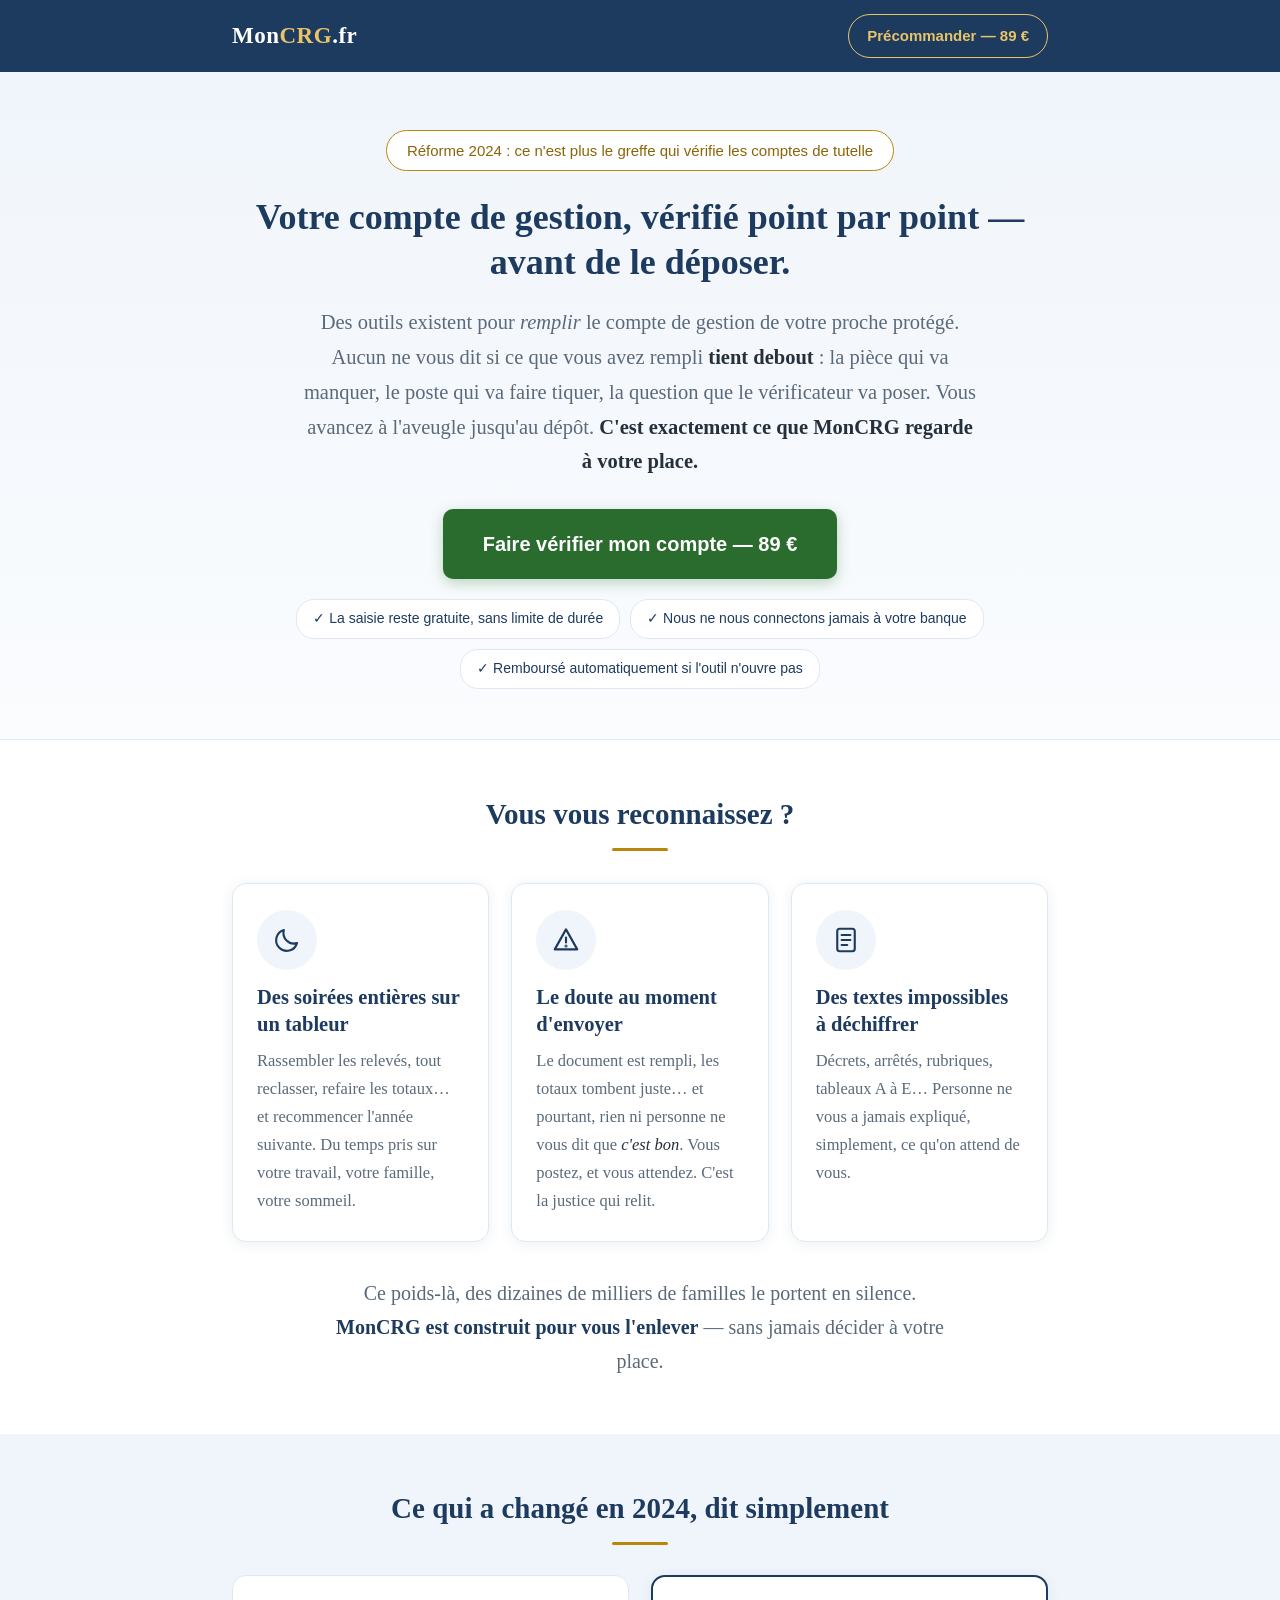
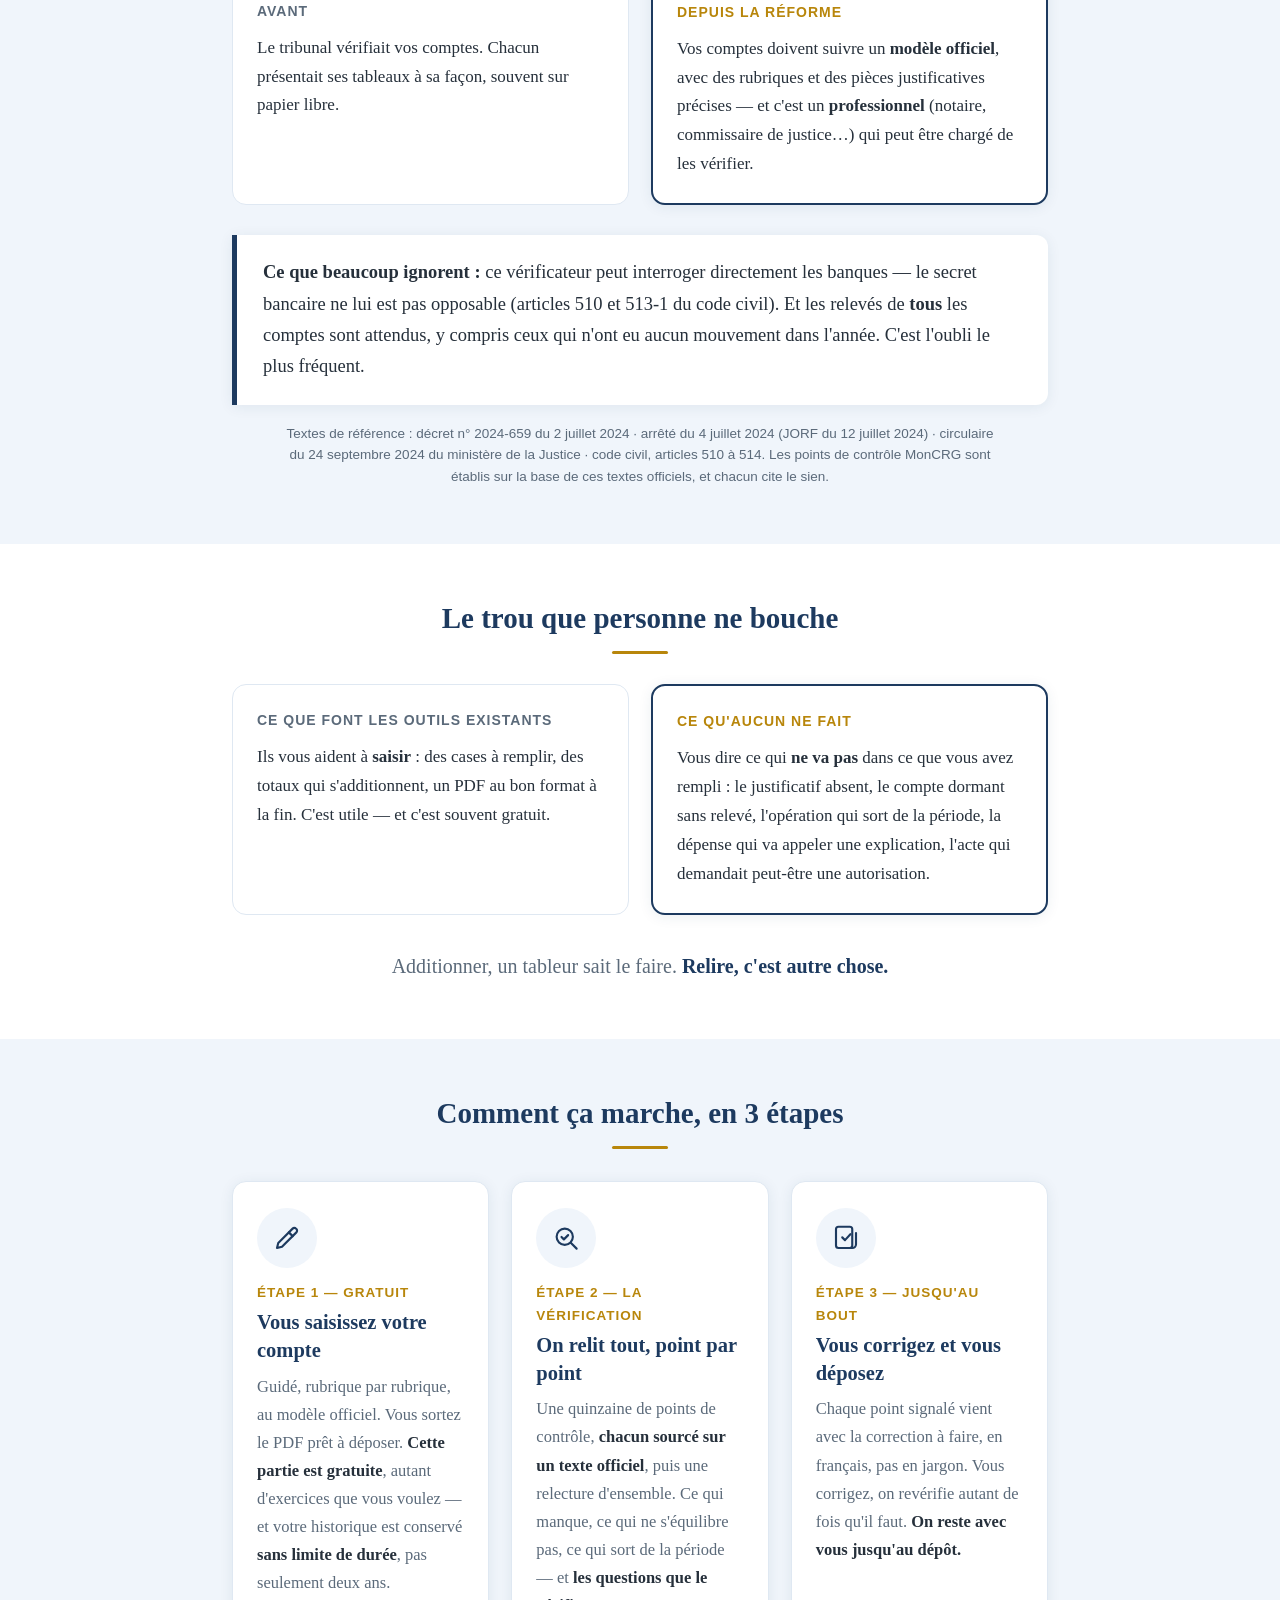
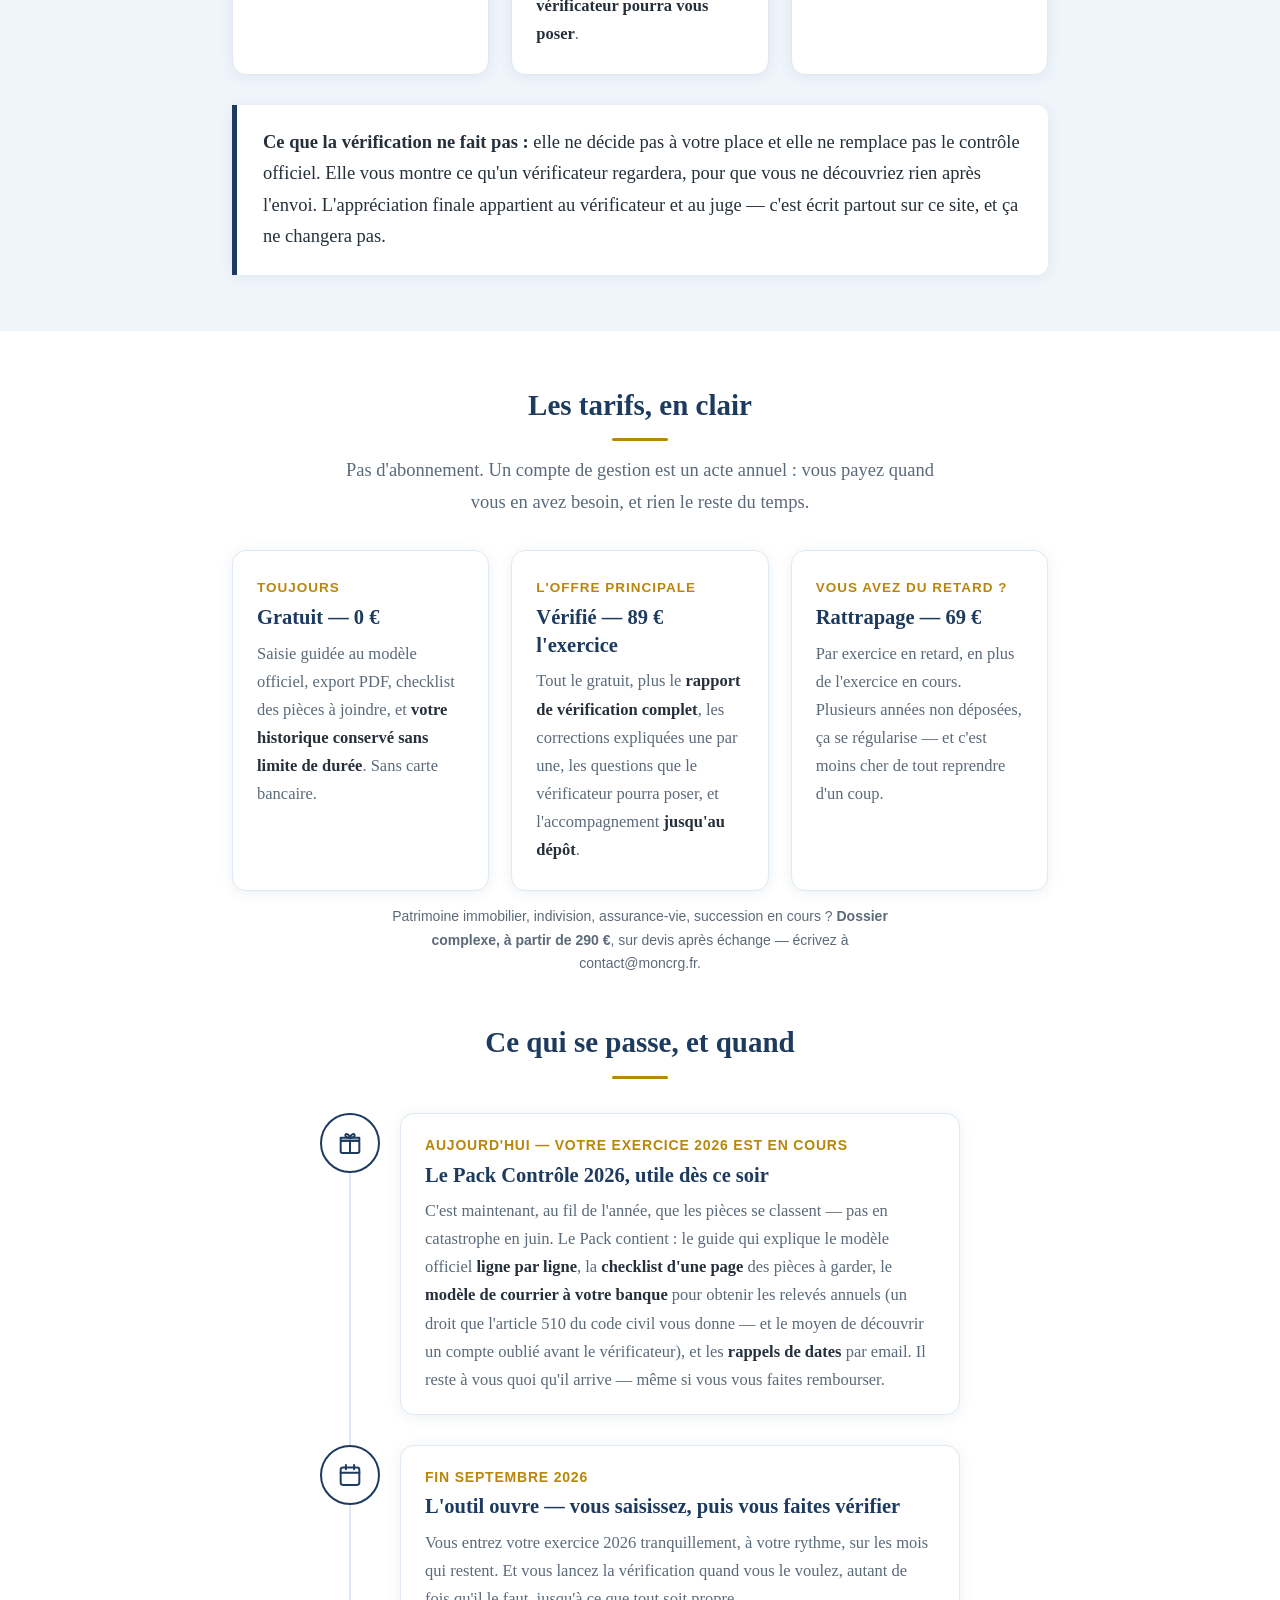
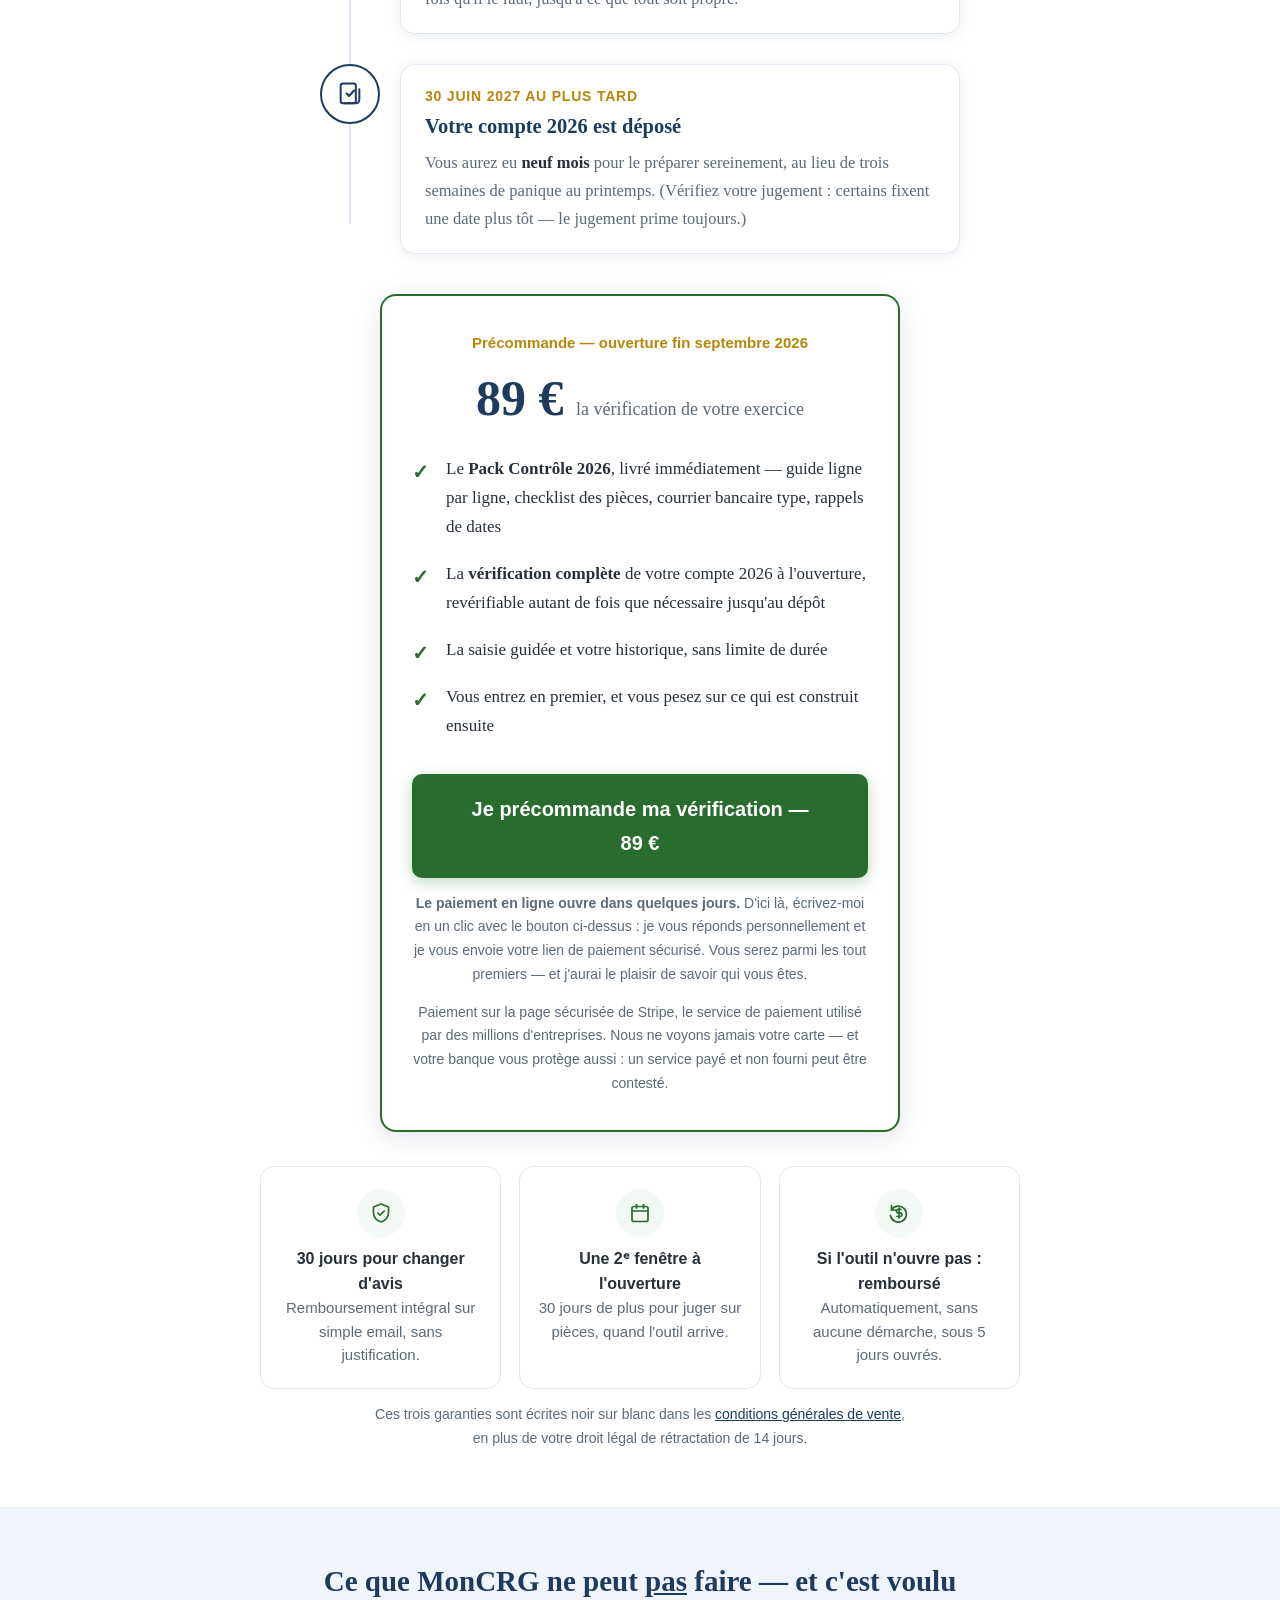
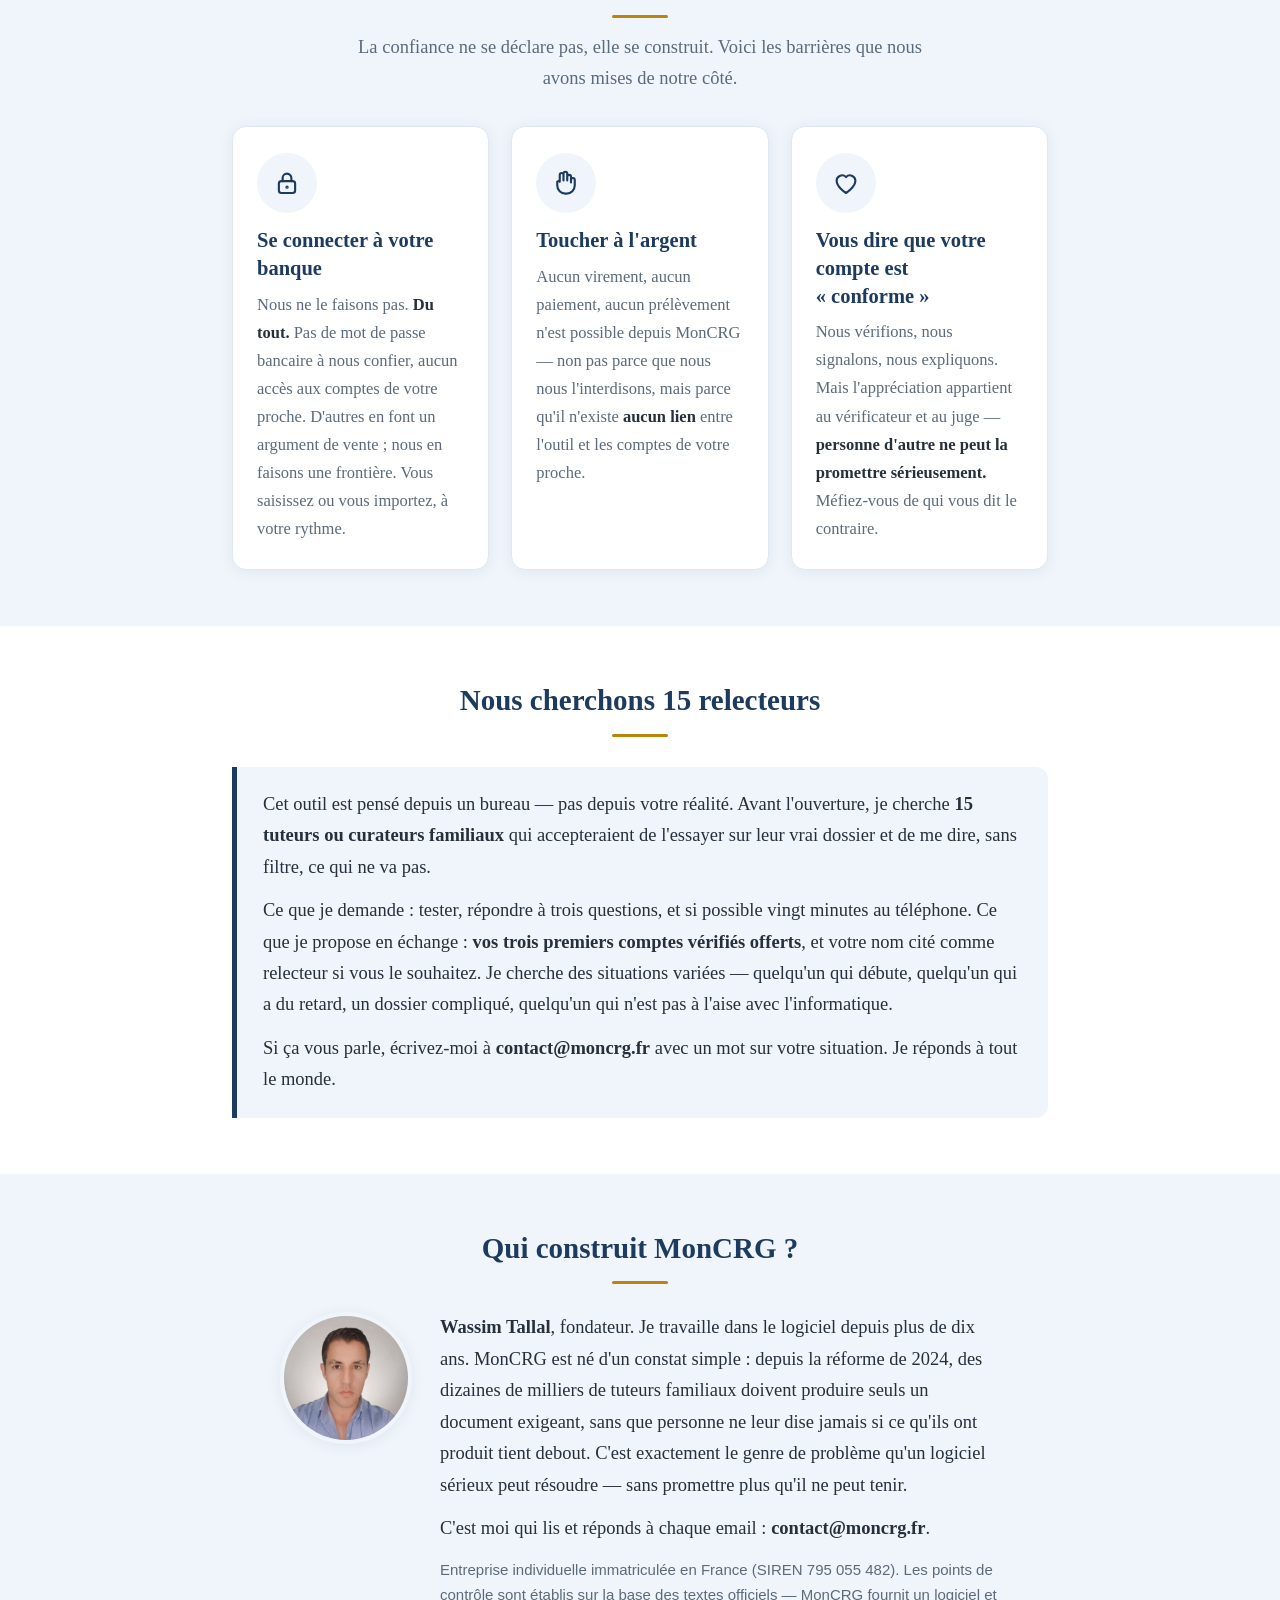
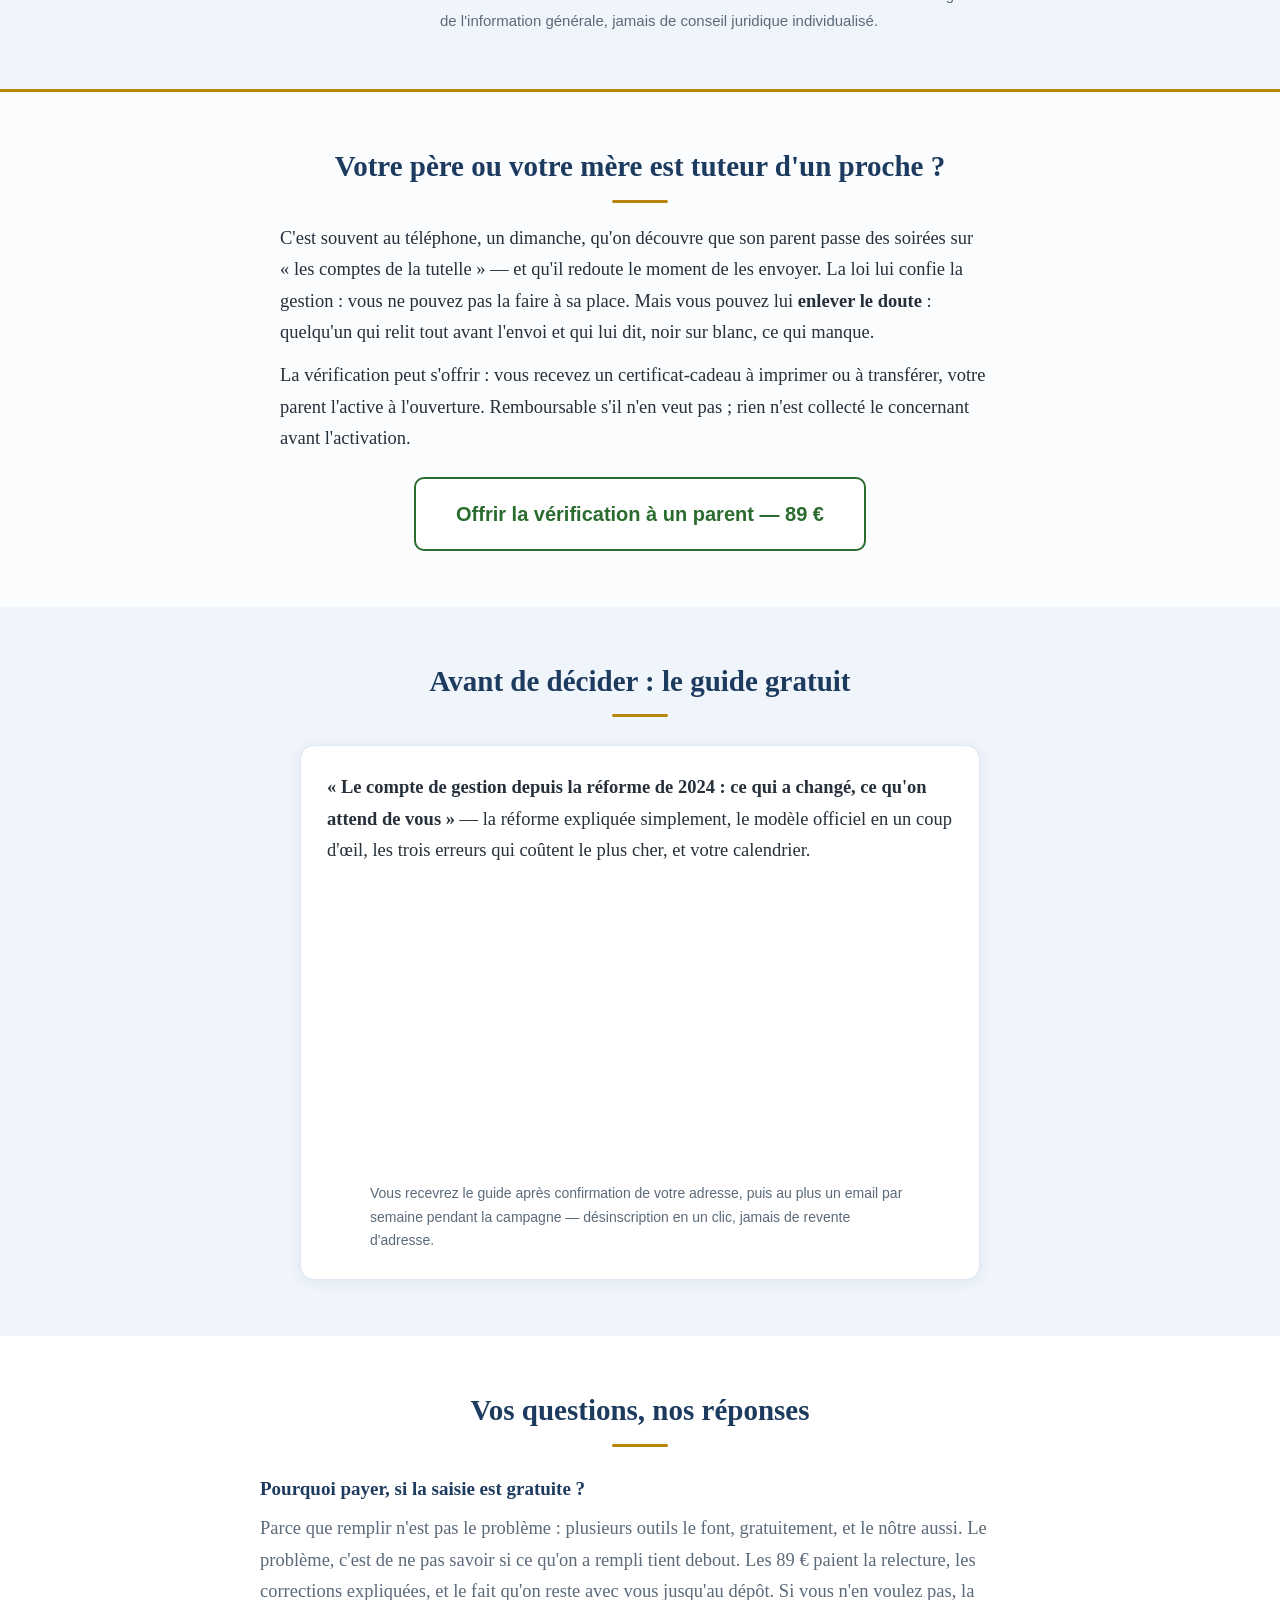
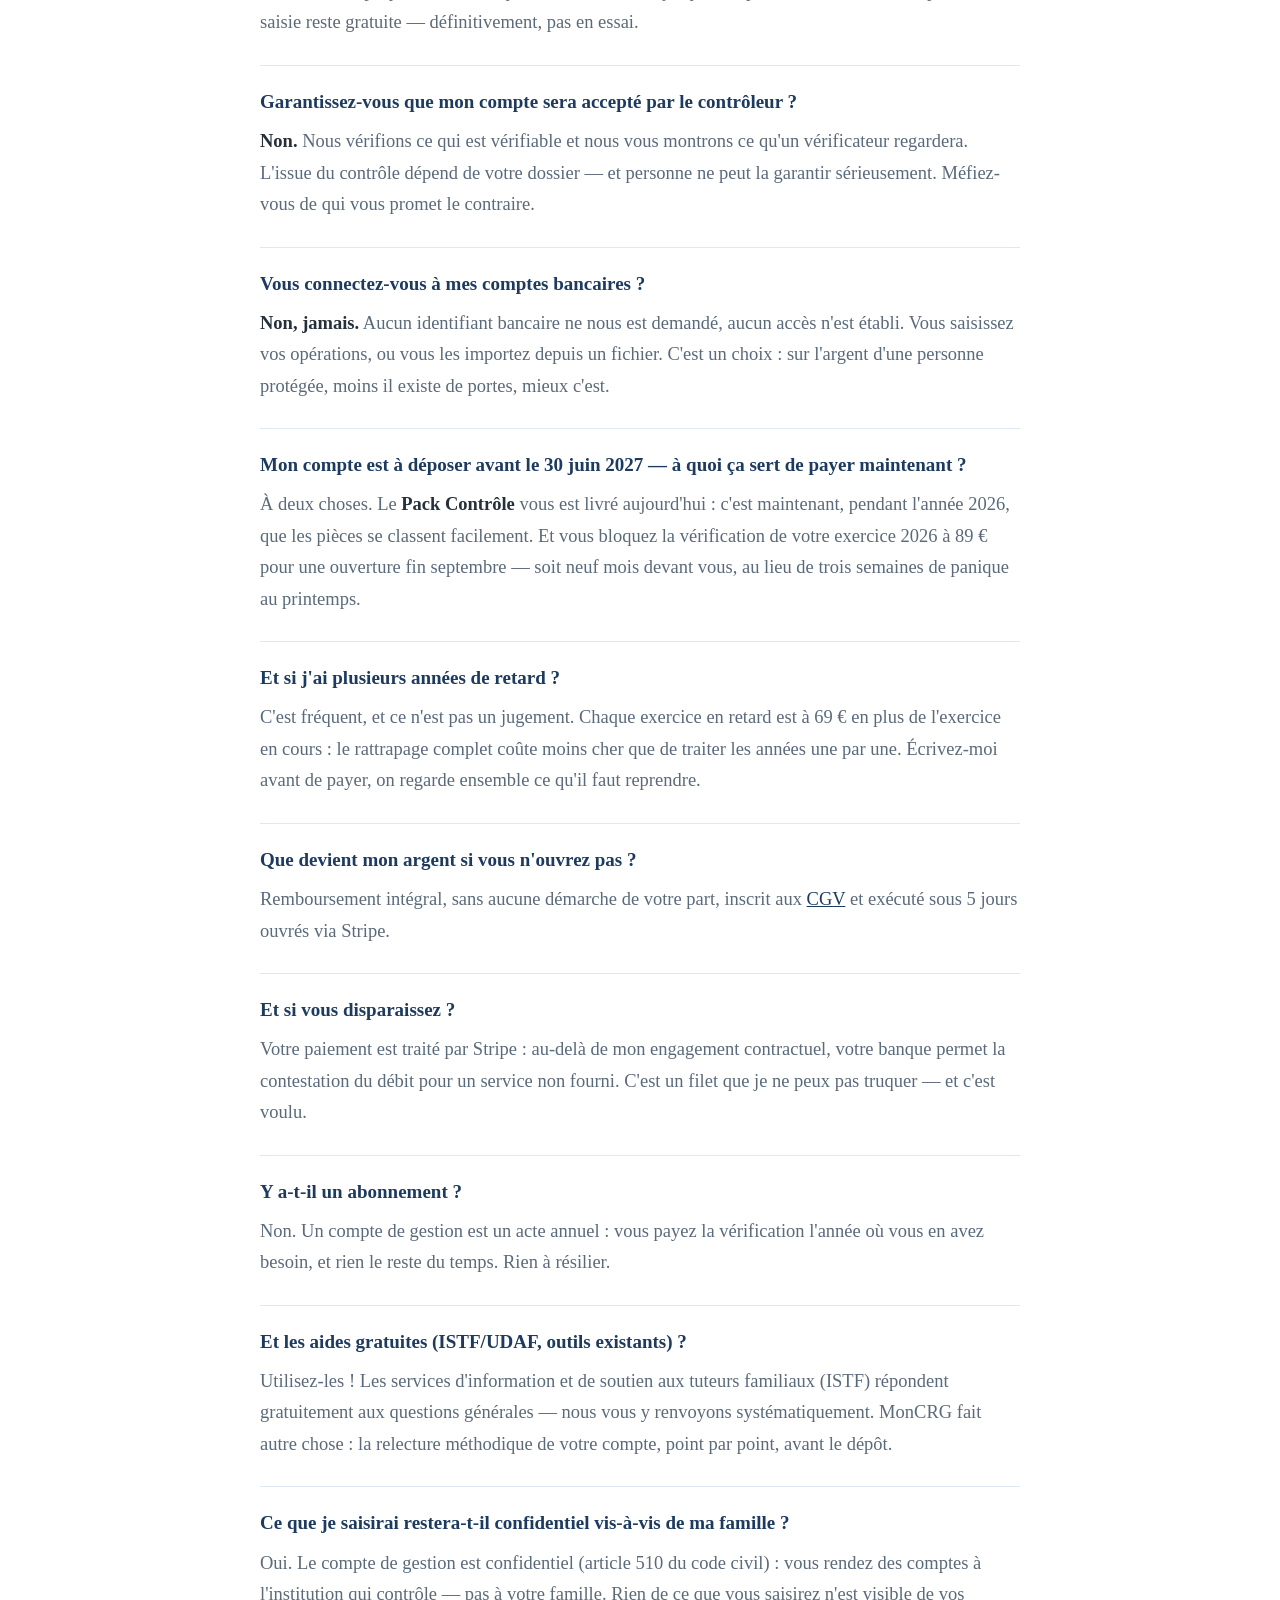
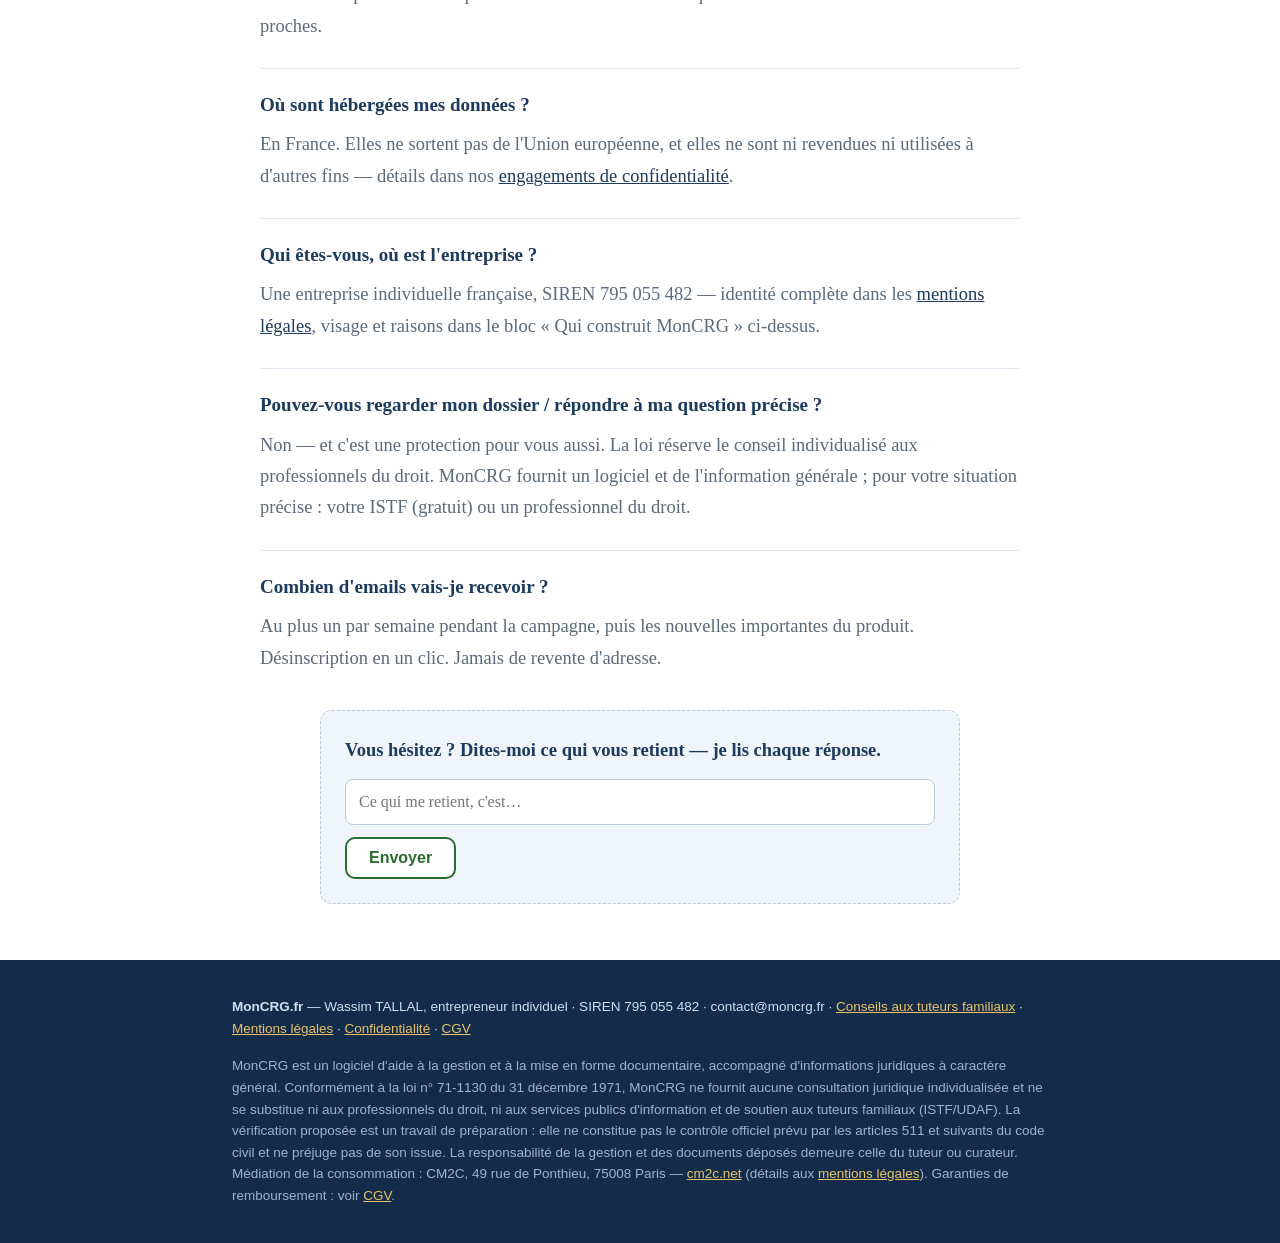
==== commit 9fa956ff: "CTA en contact direct tant que le Payment Link Stripe 89 EUR n'existe pas: aucun bouton mort, aucune" ====
--- a/index.html
+++ b/index.html
@@ -303,10 +303,17 @@
         <li>La saisie guidée et votre historique, sans limite de durée</li>
         <li>Vous entrez en premier, et vous pesez sur ce qui est construit ensuite</li>
       </ul>
-      <!-- TODO Wassim : créer le Payment Link Stripe à 89 € et coller son URL dans data-stripe
-           ci-dessous (les deux boutons : celui-ci et celui de la section cadeau).
-           Tant que data-stripe est vide, le bouton reste inerte — pas de vente au mauvais prix. -->
-      <a class="cta" data-stripe="" href="#precommande">Je précommande ma vérification — 89&nbsp;€</a>
+      <!-- Paiement : tant que le Payment Link Stripe à 89 € n'existe pas, les deux CTA sont en
+           mode "mailto" (aucun bouton mort, aucune vente au mauvais prix). Pour basculer sur
+           Stripe : coller l'URL du Payment Link dans les deux attributs data-stripe (celui-ci et
+           celui de la section cadeau), le script de bas de page réécrit alors le href tout seul
+           en y ajoutant le client_reference_id issu des UTM. Puis retirer le paragraphe
+           "Le paiement en ligne ouvre dans quelques jours". -->
+      <a class="cta" data-stripe="" href="mailto:contact@moncrg.fr?subject=Pr%C3%A9commande%20de%20la%20v%C3%A9rification%20(89%20%E2%82%AC)&body=Bonjour%20Wassim%2C%0A%0AJe%20souhaite%20pr%C3%A9commander%20la%20v%C3%A9rification%20de%20mon%20compte%20de%20gestion.%20Pouvez-vous%20m%27envoyer%20le%20lien%20de%20paiement%20%3F%0A%0AMerci.">Je précommande ma vérification — 89&nbsp;€</a>
+      <p class="stripe-note"><strong>Le paiement en ligne ouvre dans quelques jours.</strong> D'ici là,
+      écrivez-moi en un clic avec le bouton ci-dessus&nbsp;: je vous réponds personnellement et je vous
+      envoie votre lien de paiement sécurisé. Vous serez parmi les tout premiers — et j'aurai le
+      plaisir de savoir qui vous êtes.</p>
       <p class="stripe-note">Paiement sur la page sécurisée de Stripe, le service de paiement utilisé
       par des millions d'entreprises. Nous ne voyons jamais votre carte — et votre banque vous protège
       aussi&nbsp;: un service payé et non fourni peut être contesté.</p>
@@ -416,7 +423,7 @@
     transférer, votre parent l'active à l'ouverture. Remboursable s'il n'en veut pas&nbsp;; rien n'est
     collecté le concernant avant l'activation.</p>
     <p class="centre" style="margin-top: 22px;">
-      <a class="cta secondaire" data-stripe="" href="#precommande">Offrir la vérification à un parent — 89&nbsp;€</a>
+      <a class="cta secondaire" data-stripe="" href="mailto:contact@moncrg.fr?subject=Offrir%20la%20v%C3%A9rification%20MonCRG%20(89%20%E2%82%AC)">Offrir la vérification à un parent — 89&nbsp;€</a>
     </p>
   </div>
 </section>
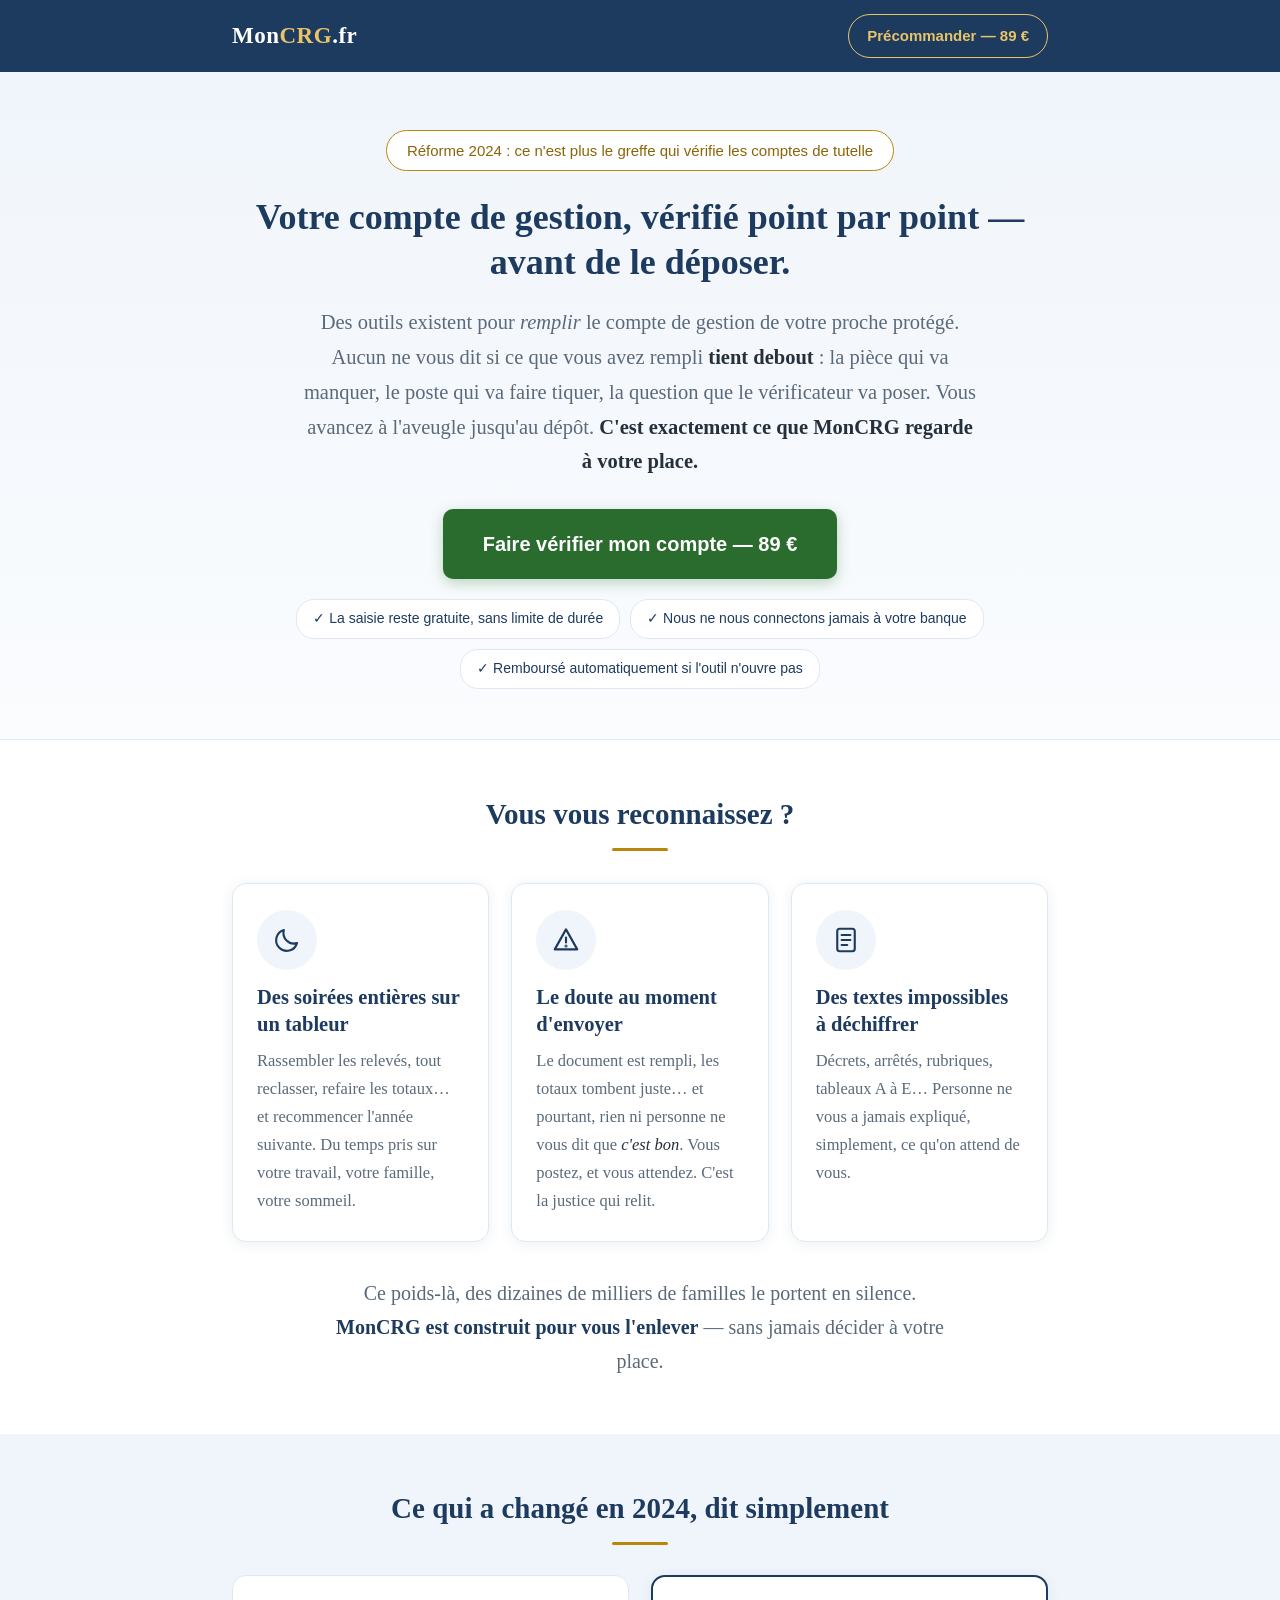
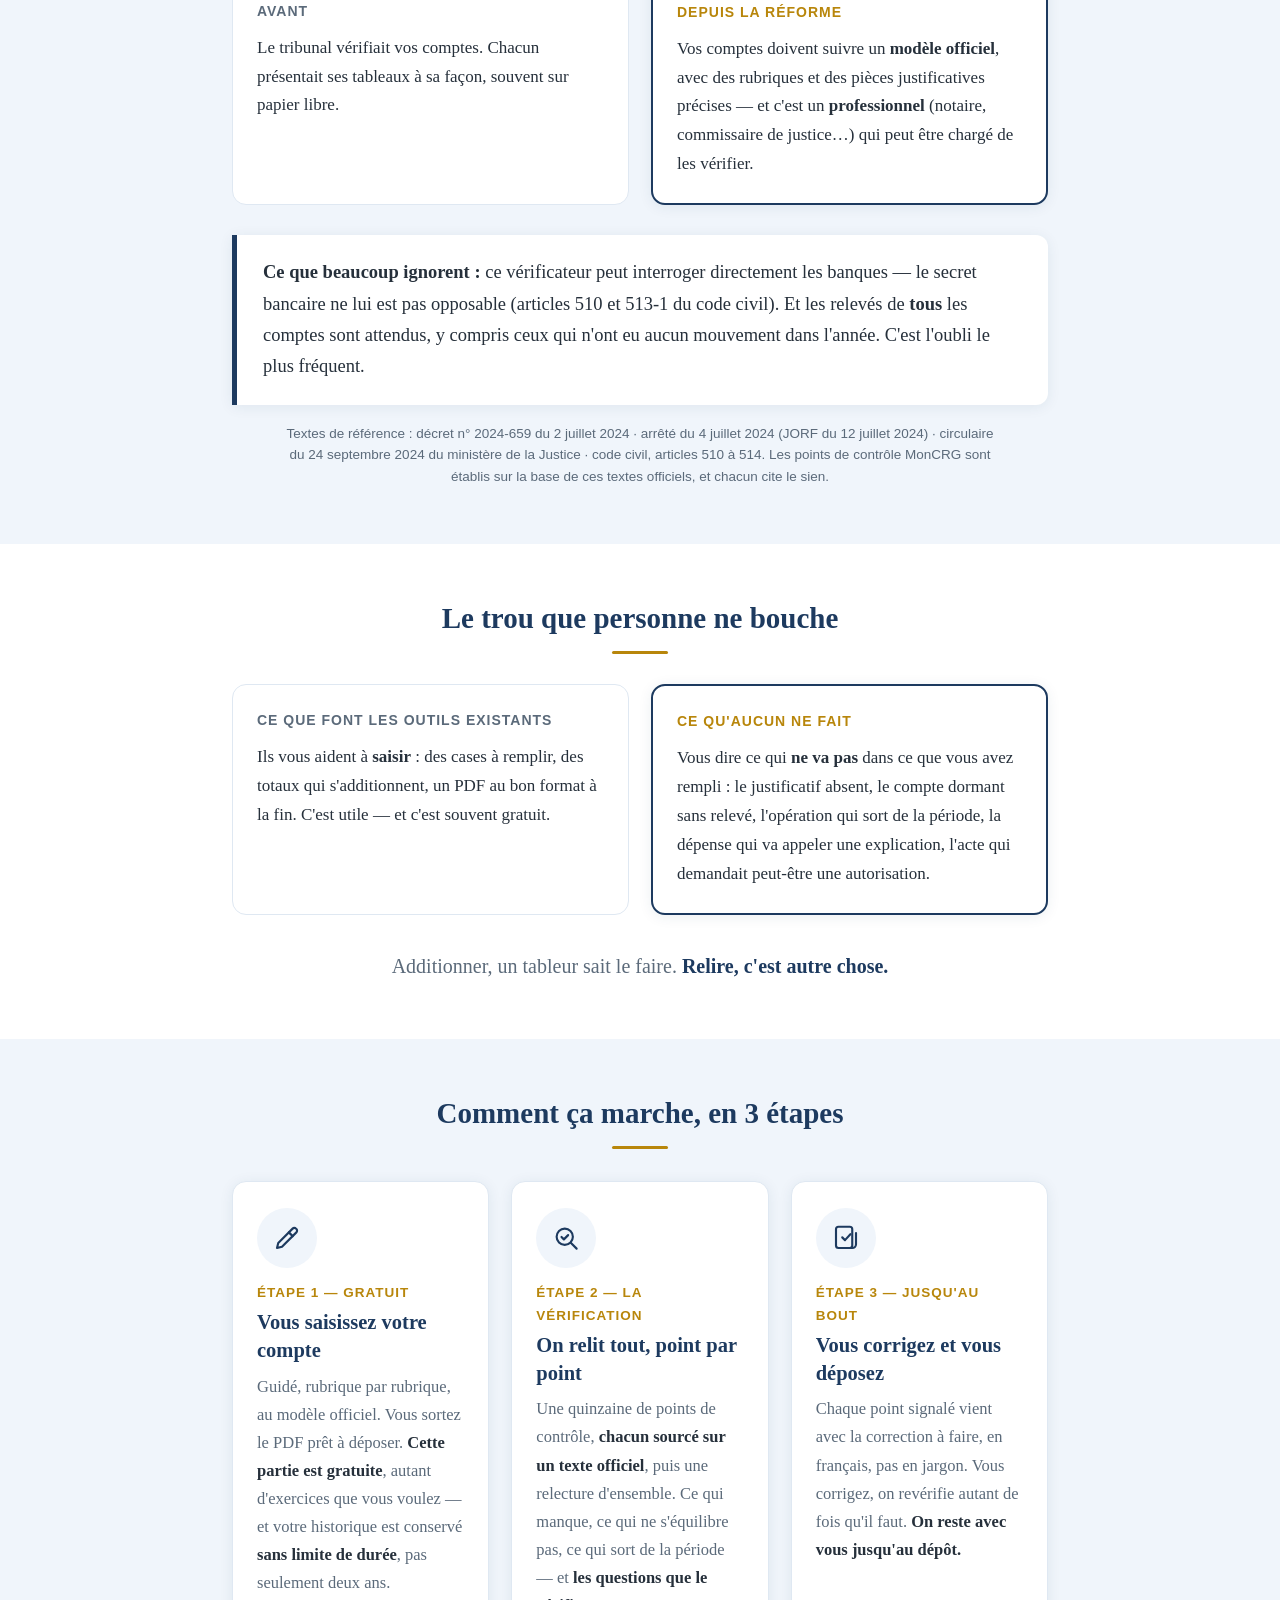
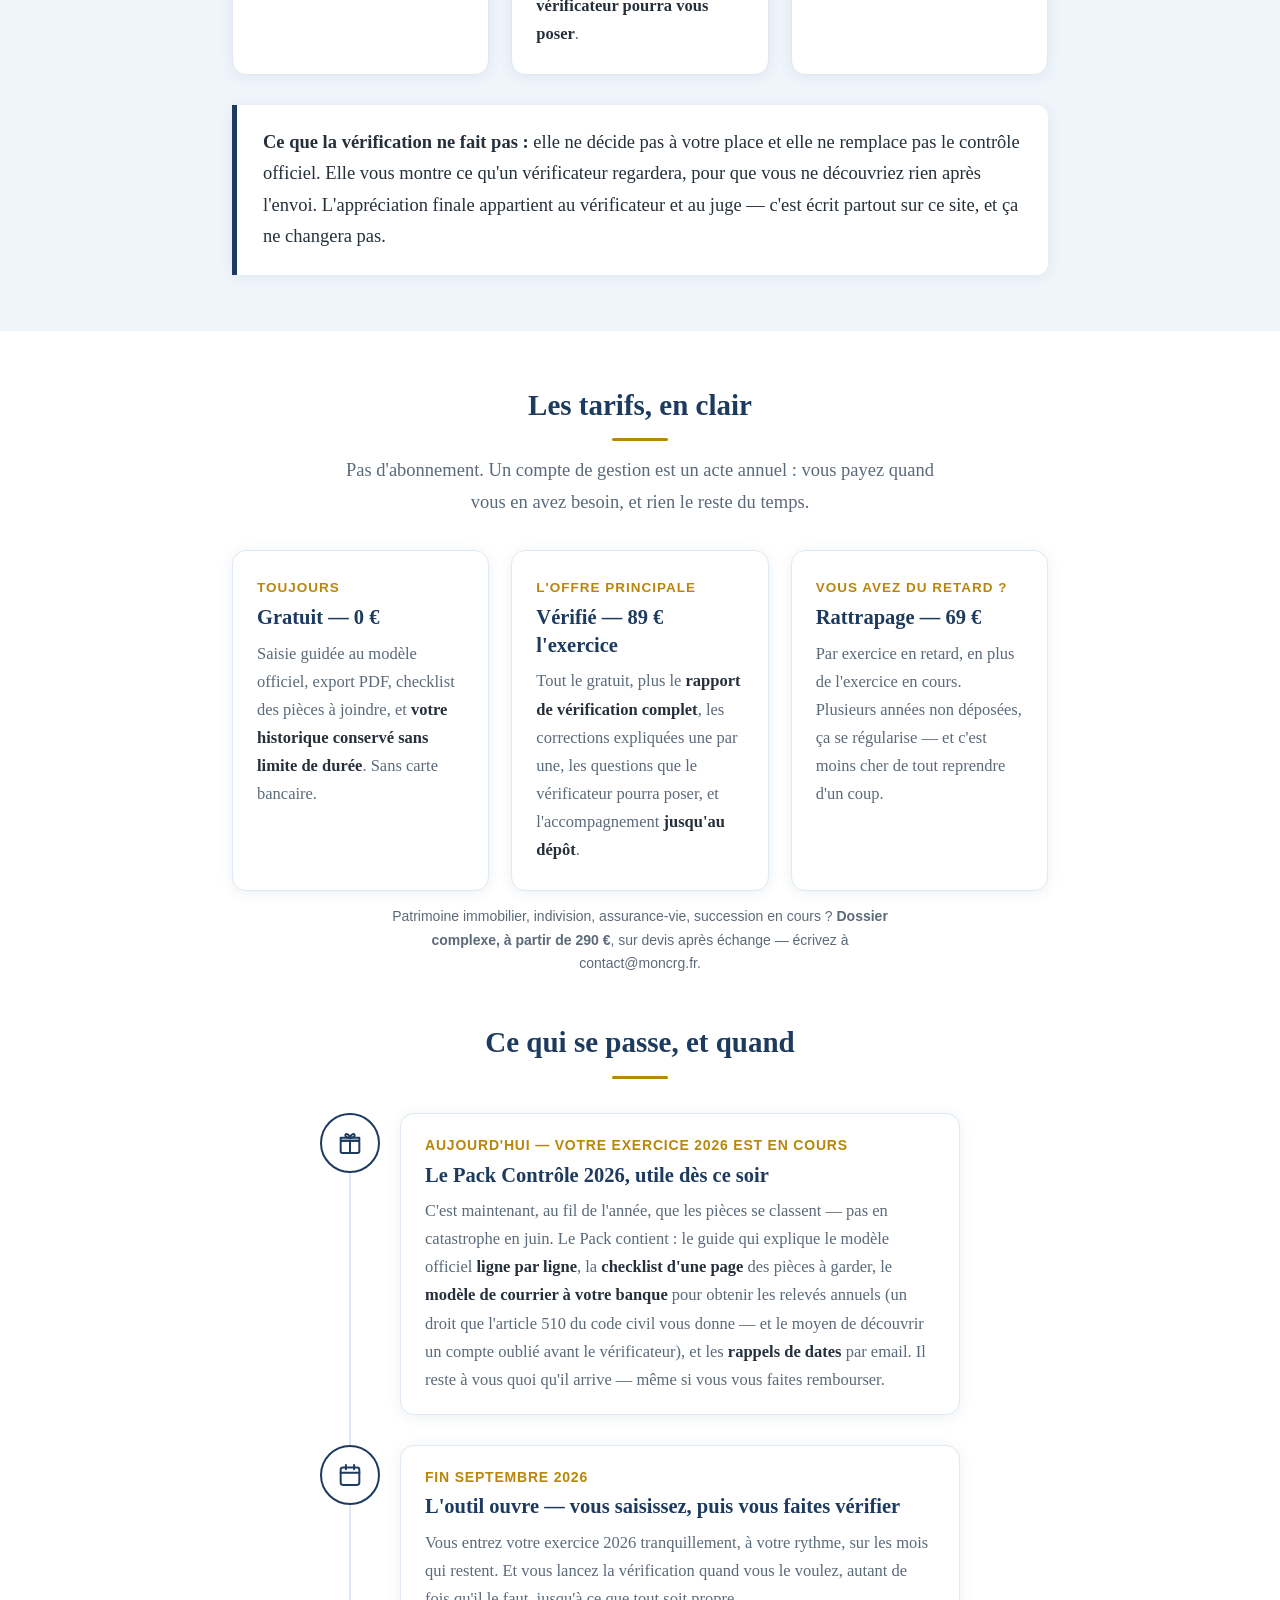
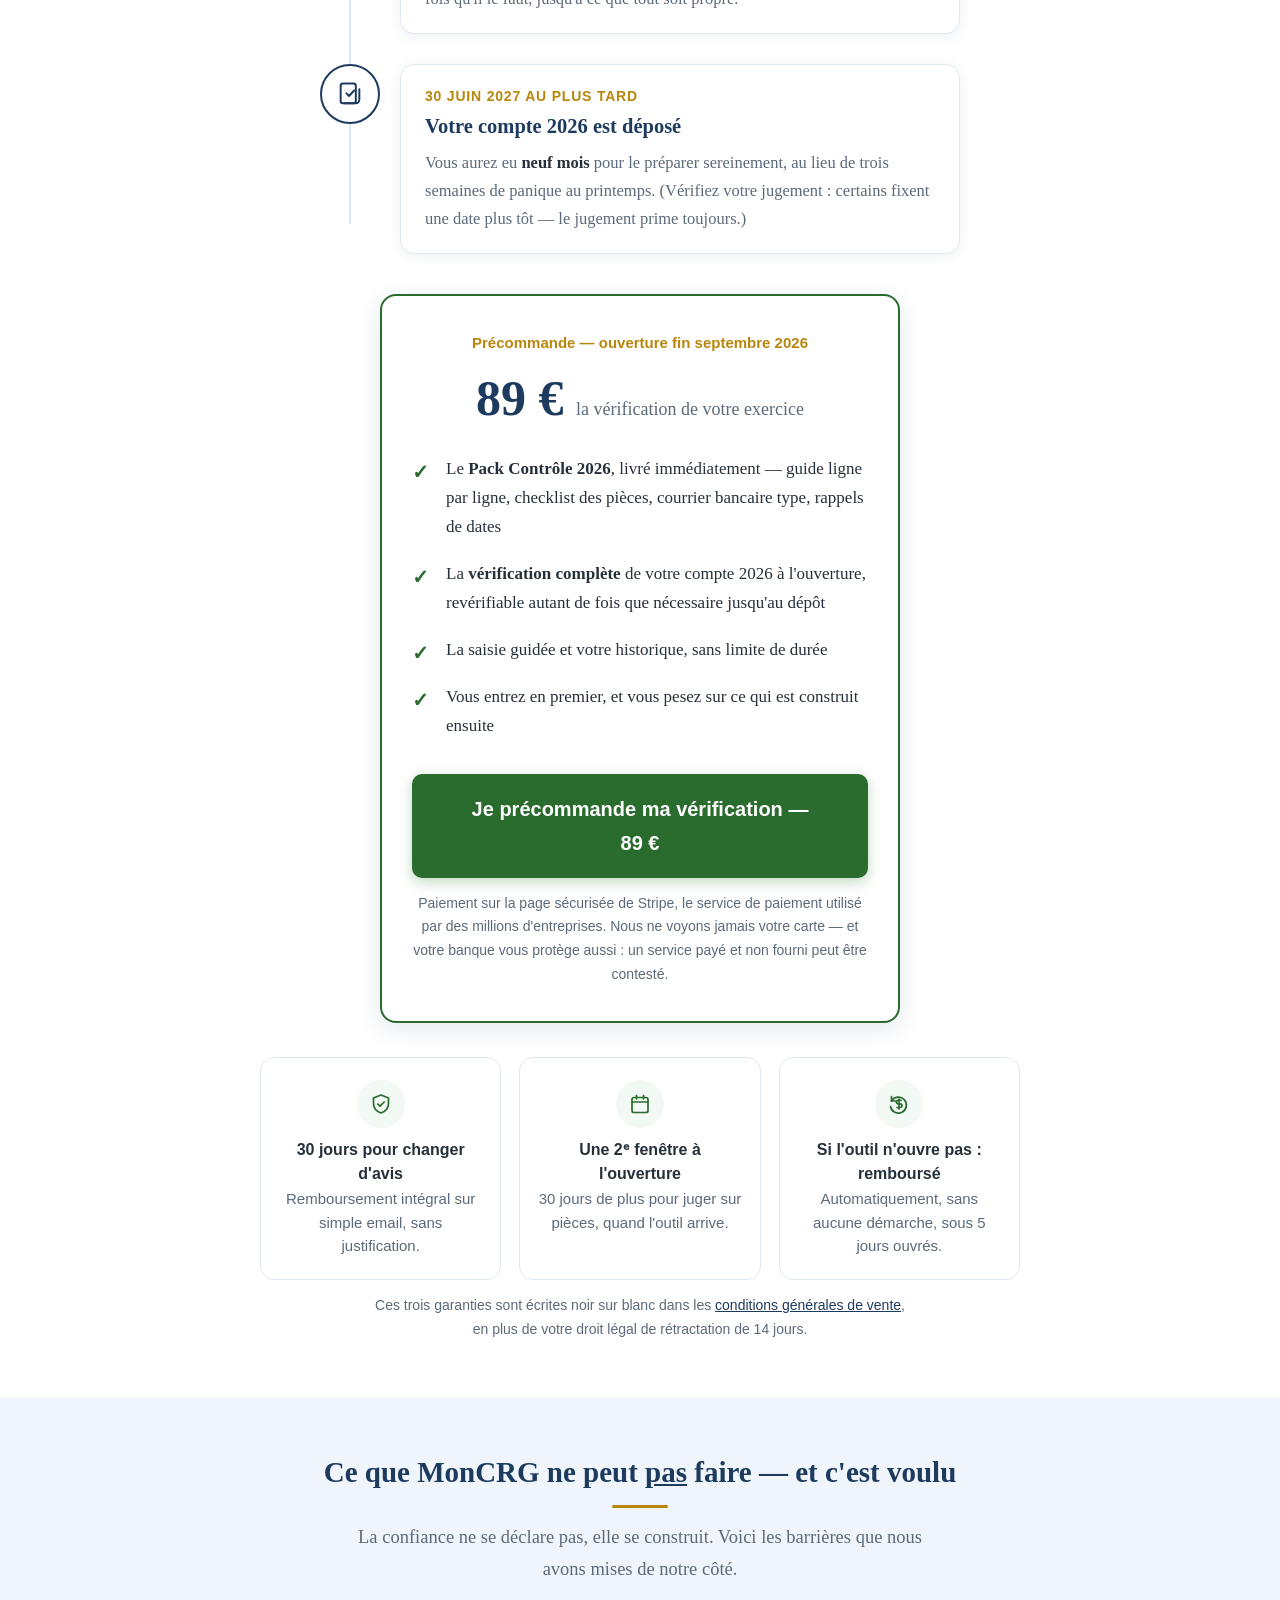
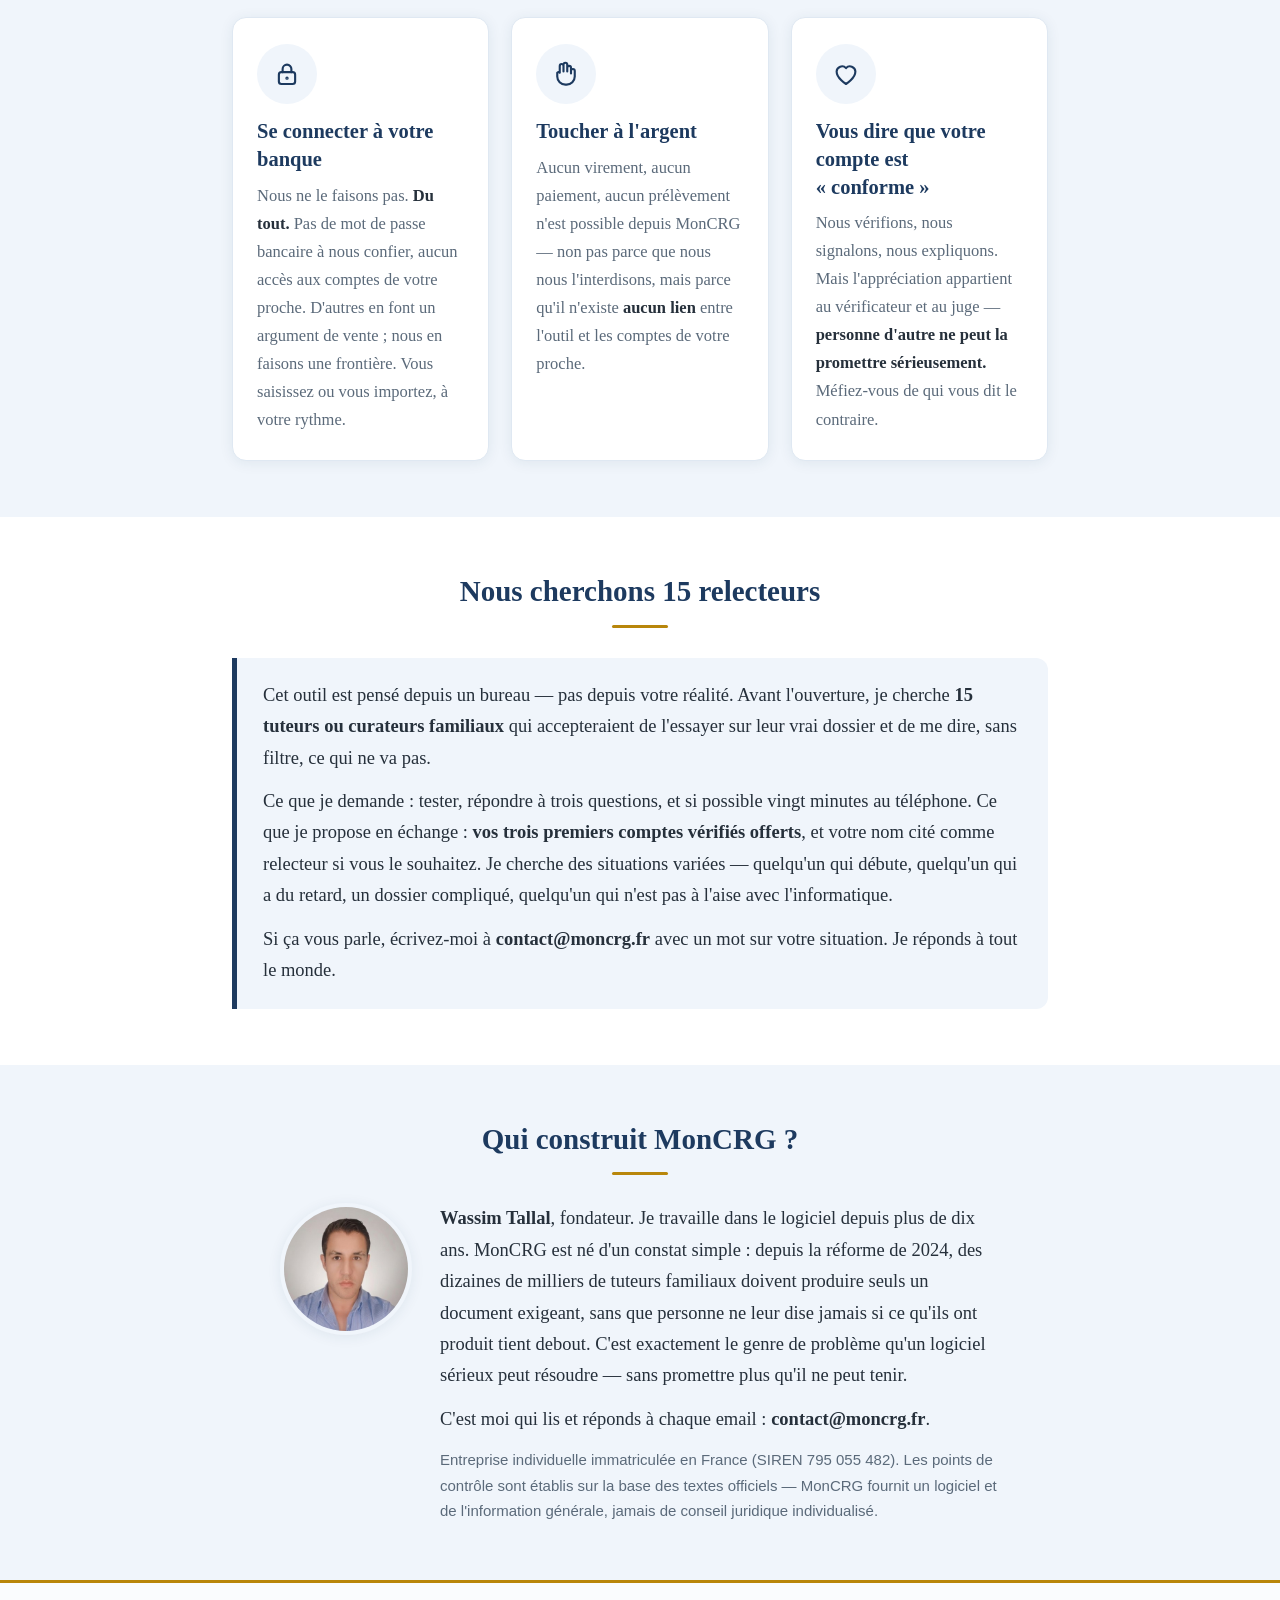
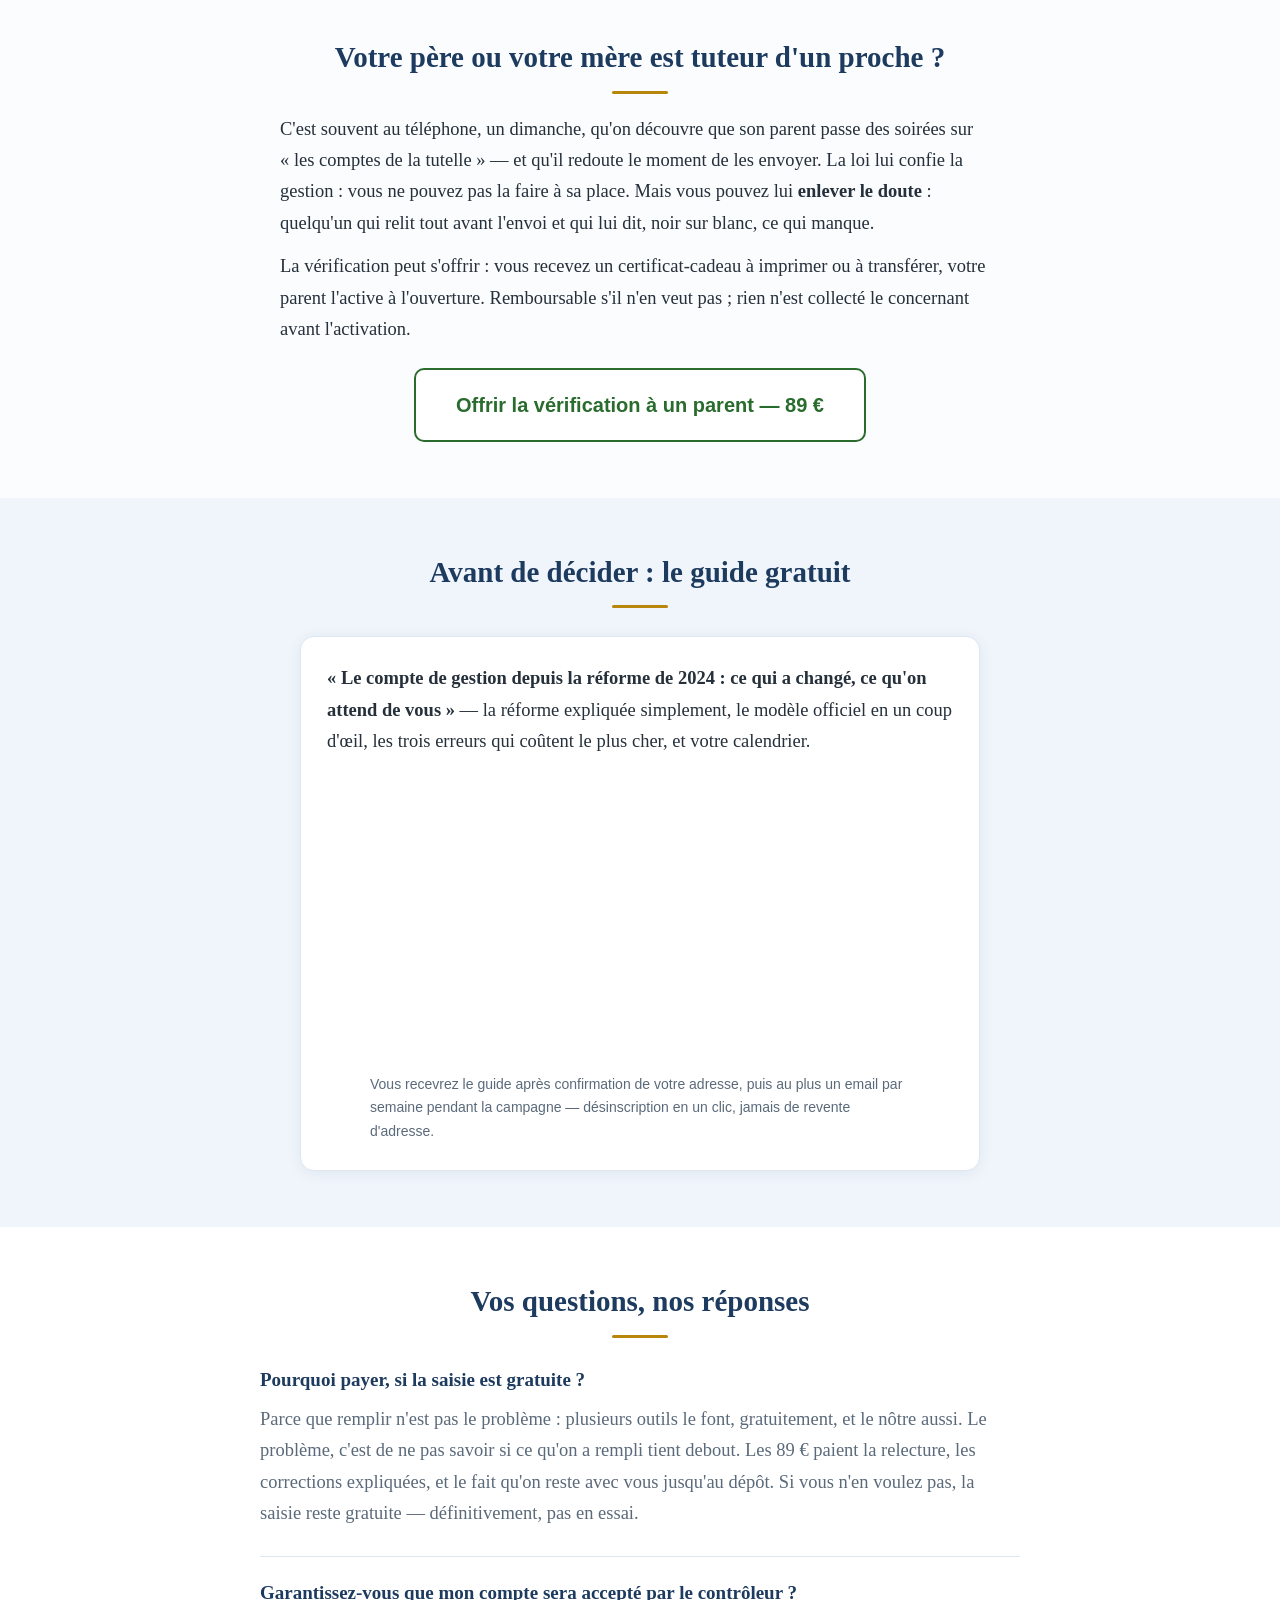
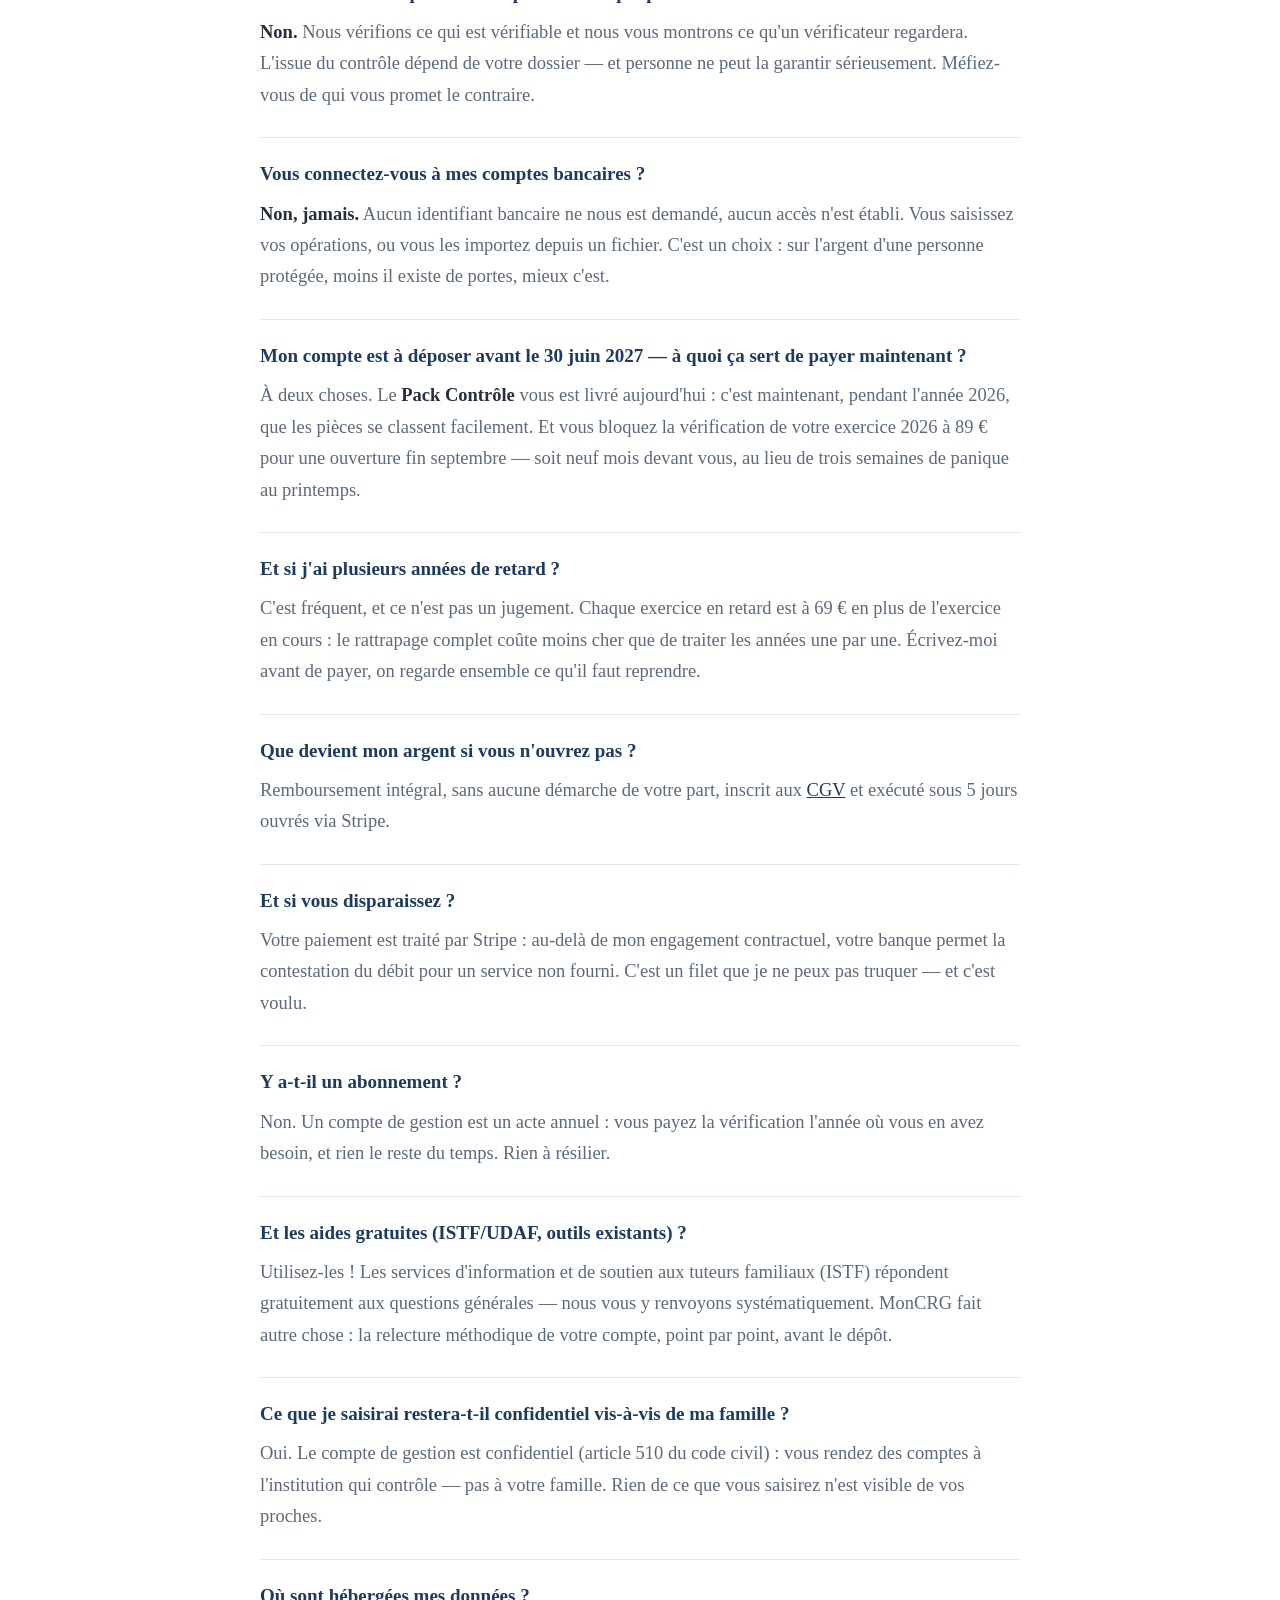
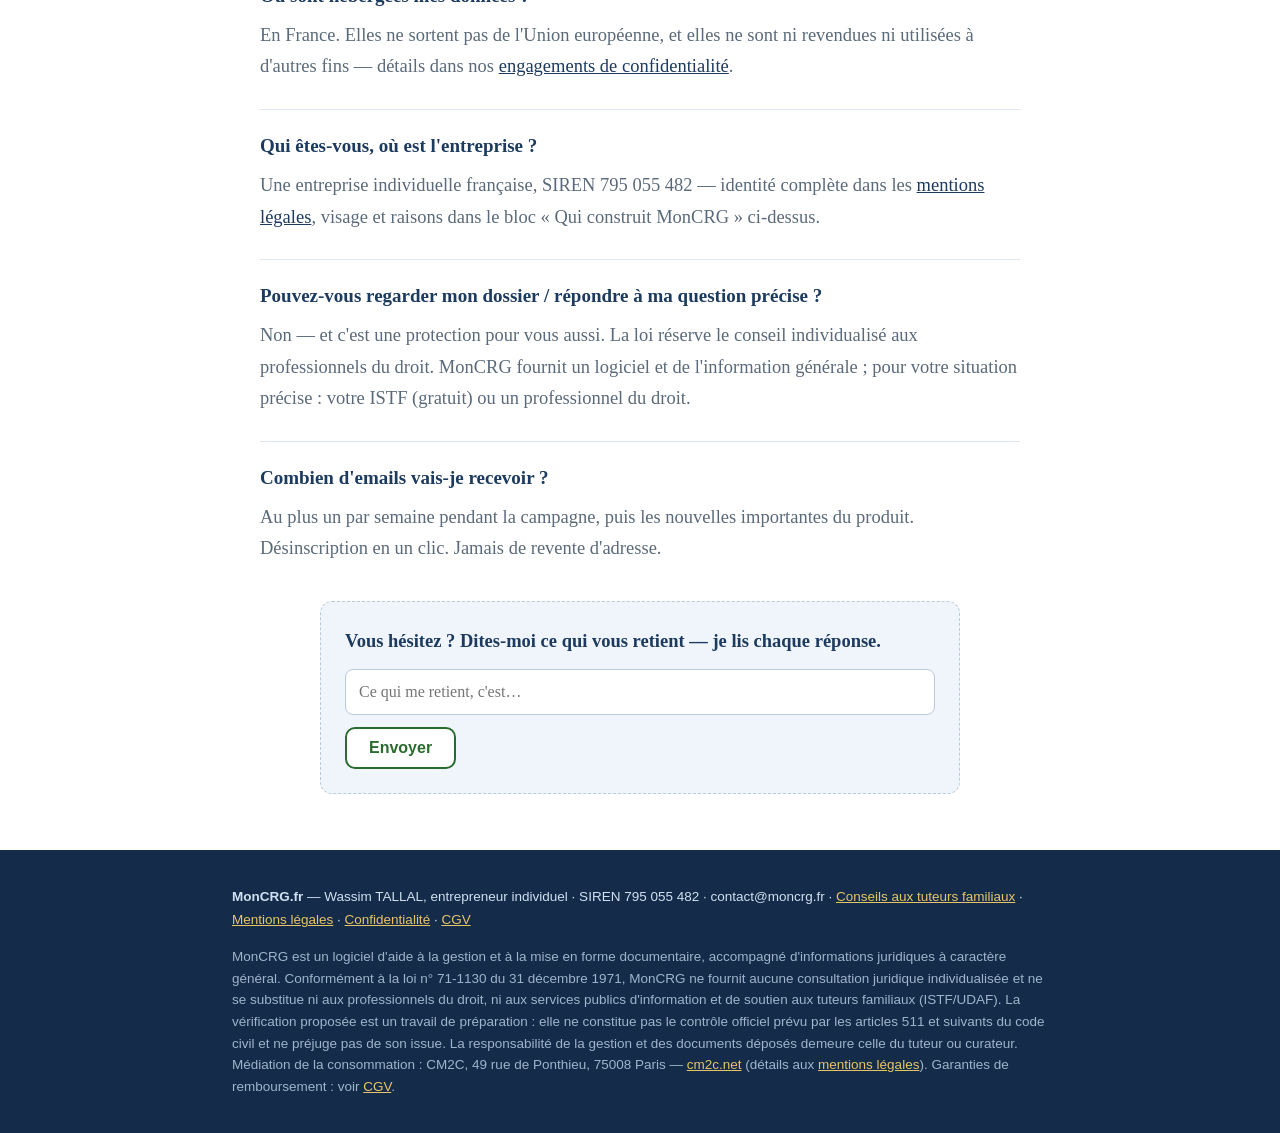
==== commit 9a0ca345: "Paiement en ligne actif: Payment Link Stripe 89 EUR cable sur les deux CTA, mention d'attente retire" ====
--- a/index.html
+++ b/index.html
@@ -303,17 +303,9 @@
         <li>La saisie guidée et votre historique, sans limite de durée</li>
         <li>Vous entrez en premier, et vous pesez sur ce qui est construit ensuite</li>
       </ul>
-      <!-- Paiement : tant que le Payment Link Stripe à 89 € n'existe pas, les deux CTA sont en
-           mode "mailto" (aucun bouton mort, aucune vente au mauvais prix). Pour basculer sur
-           Stripe : coller l'URL du Payment Link dans les deux attributs data-stripe (celui-ci et
-           celui de la section cadeau), le script de bas de page réécrit alors le href tout seul
-           en y ajoutant le client_reference_id issu des UTM. Puis retirer le paragraphe
-           "Le paiement en ligne ouvre dans quelques jours". -->
-      <a class="cta" data-stripe="" href="mailto:contact@moncrg.fr?subject=Pr%C3%A9commande%20de%20la%20v%C3%A9rification%20(89%20%E2%82%AC)&body=Bonjour%20Wassim%2C%0A%0AJe%20souhaite%20pr%C3%A9commander%20la%20v%C3%A9rification%20de%20mon%20compte%20de%20gestion.%20Pouvez-vous%20m%27envoyer%20le%20lien%20de%20paiement%20%3F%0A%0AMerci.">Je précommande ma vérification — 89&nbsp;€</a>
-      <p class="stripe-note"><strong>Le paiement en ligne ouvre dans quelques jours.</strong> D'ici là,
-      écrivez-moi en un clic avec le bouton ci-dessus&nbsp;: je vous réponds personnellement et je vous
-      envoie votre lien de paiement sécurisé. Vous serez parmi les tout premiers — et j'aurai le
-      plaisir de savoir qui vous êtes.</p>
+      <!-- Paiement : Payment Link Stripe 89 EUR. Le script de bas de page reecrit le href
+           en y ajoutant le client_reference_id issu des UTM (attribution du canal). -->
+      <a class="cta" data-stripe="https://buy.stripe.com/dRmbJ2fof7XG0QvbuQ3ks01" href="#precommande">Je précommande ma vérification — 89&nbsp;€</a>
       <p class="stripe-note">Paiement sur la page sécurisée de Stripe, le service de paiement utilisé
       par des millions d'entreprises. Nous ne voyons jamais votre carte — et votre banque vous protège
       aussi&nbsp;: un service payé et non fourni peut être contesté.</p>
@@ -423,7 +415,7 @@
     transférer, votre parent l'active à l'ouverture. Remboursable s'il n'en veut pas&nbsp;; rien n'est
     collecté le concernant avant l'activation.</p>
     <p class="centre" style="margin-top: 22px;">
-      <a class="cta secondaire" data-stripe="" href="mailto:contact@moncrg.fr?subject=Offrir%20la%20v%C3%A9rification%20MonCRG%20(89%20%E2%82%AC)">Offrir la vérification à un parent — 89&nbsp;€</a>
+      <a class="cta secondaire" data-stripe="https://buy.stripe.com/dRmbJ2fof7XG0QvbuQ3ks01" href="#precommande">Offrir la vérification à un parent — 89&nbsp;€</a>
     </p>
   </div>
 </section>
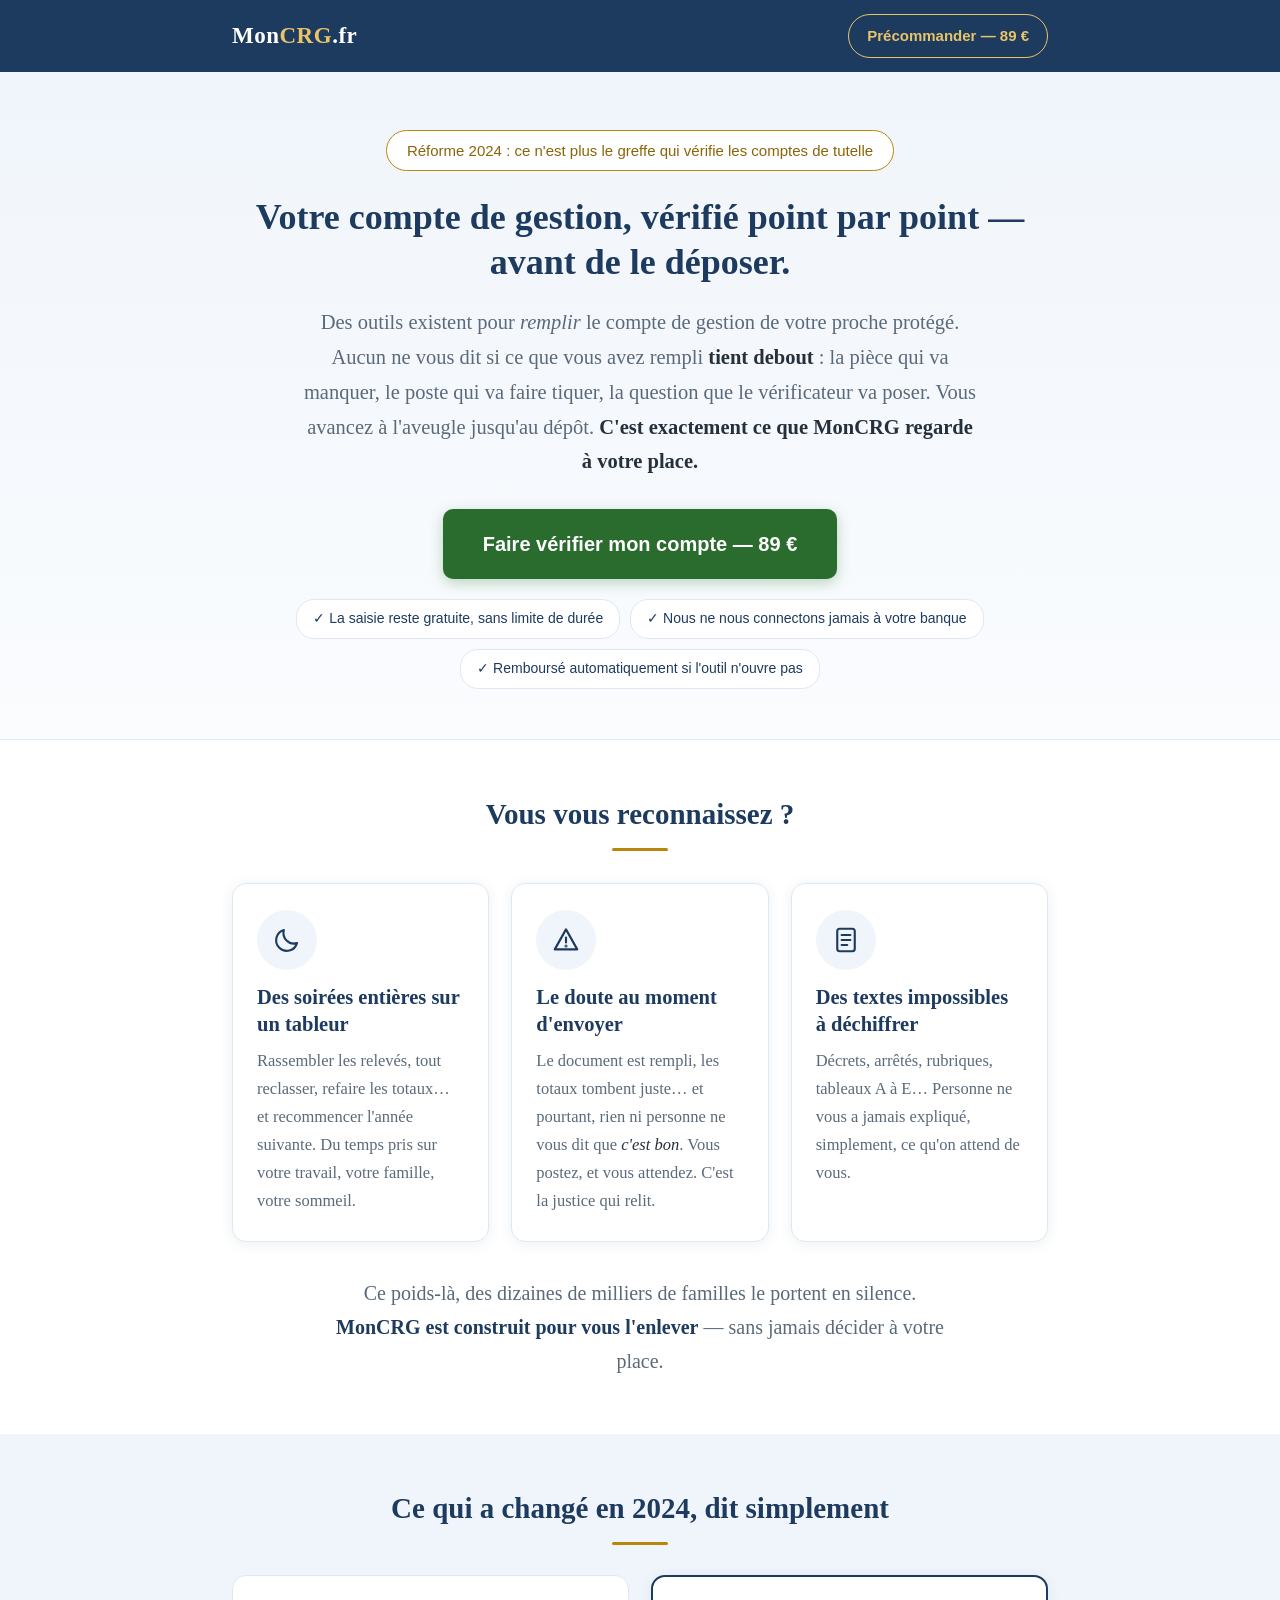
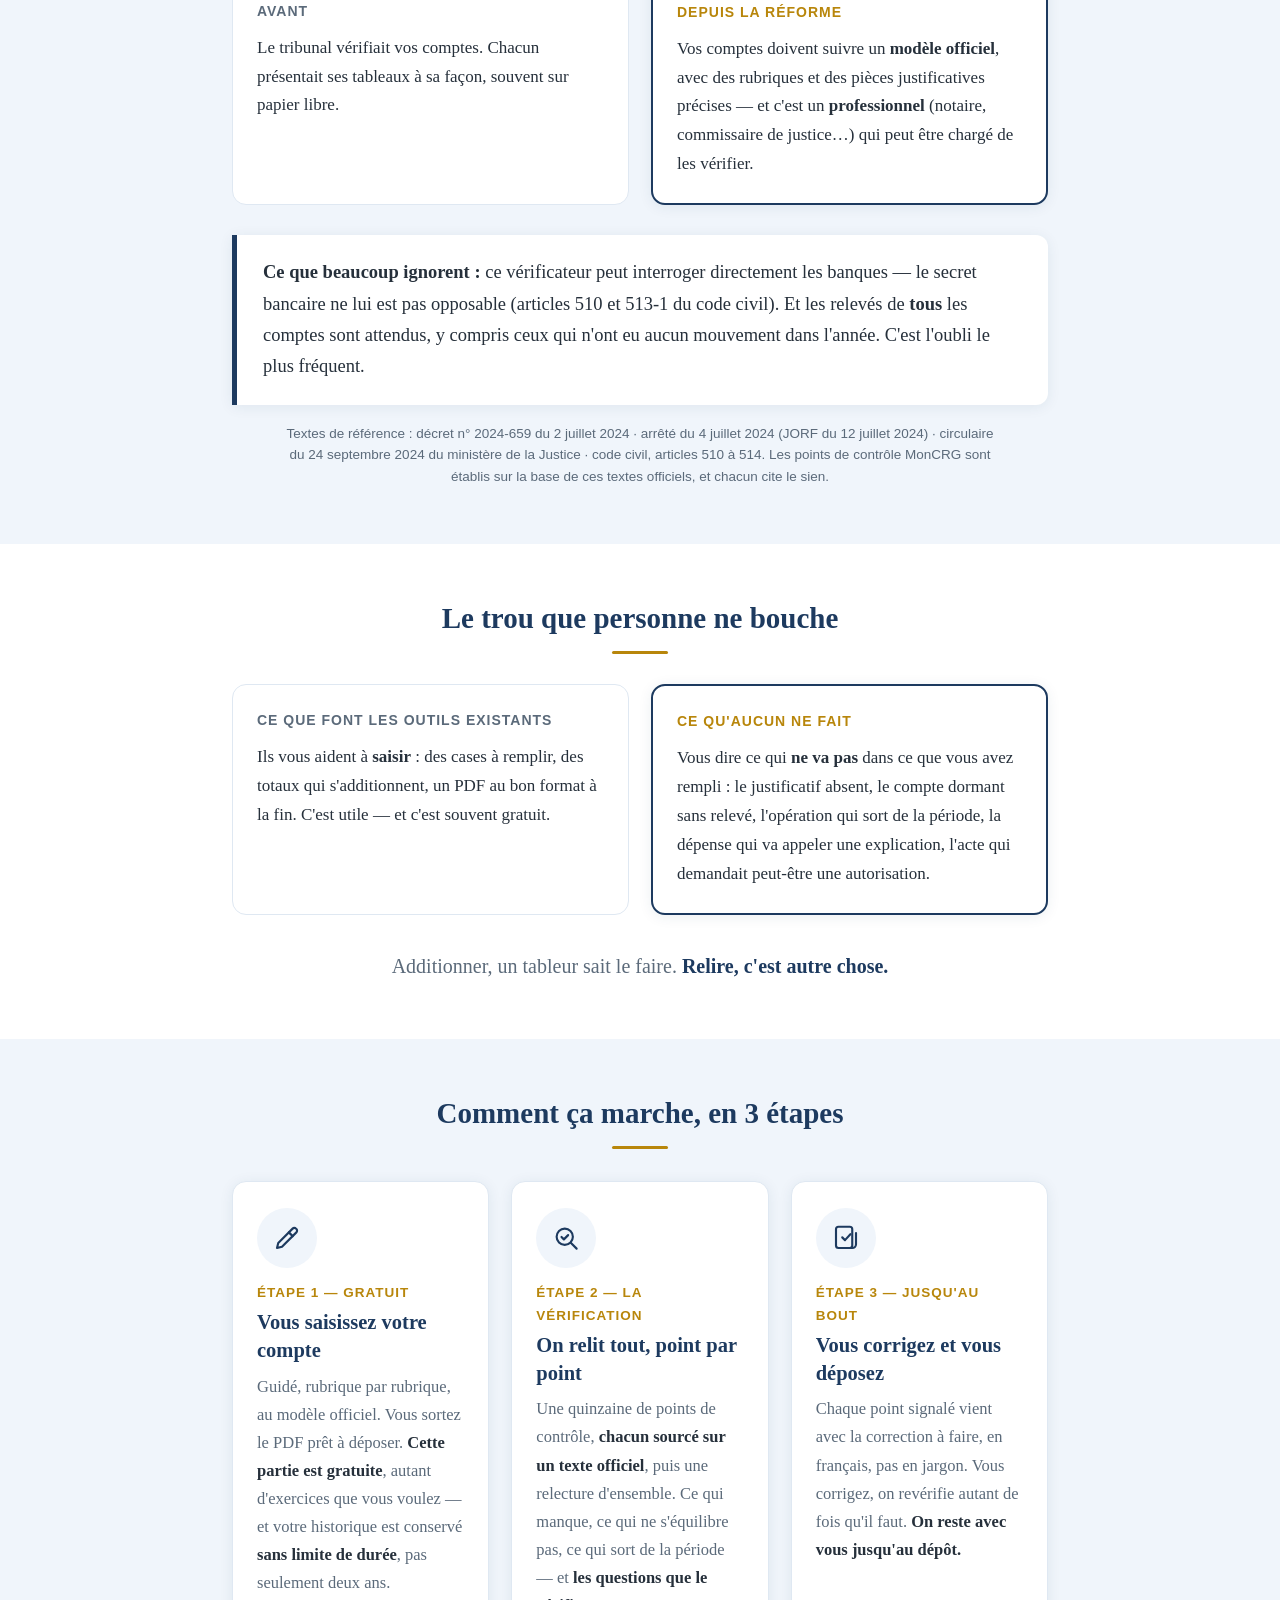
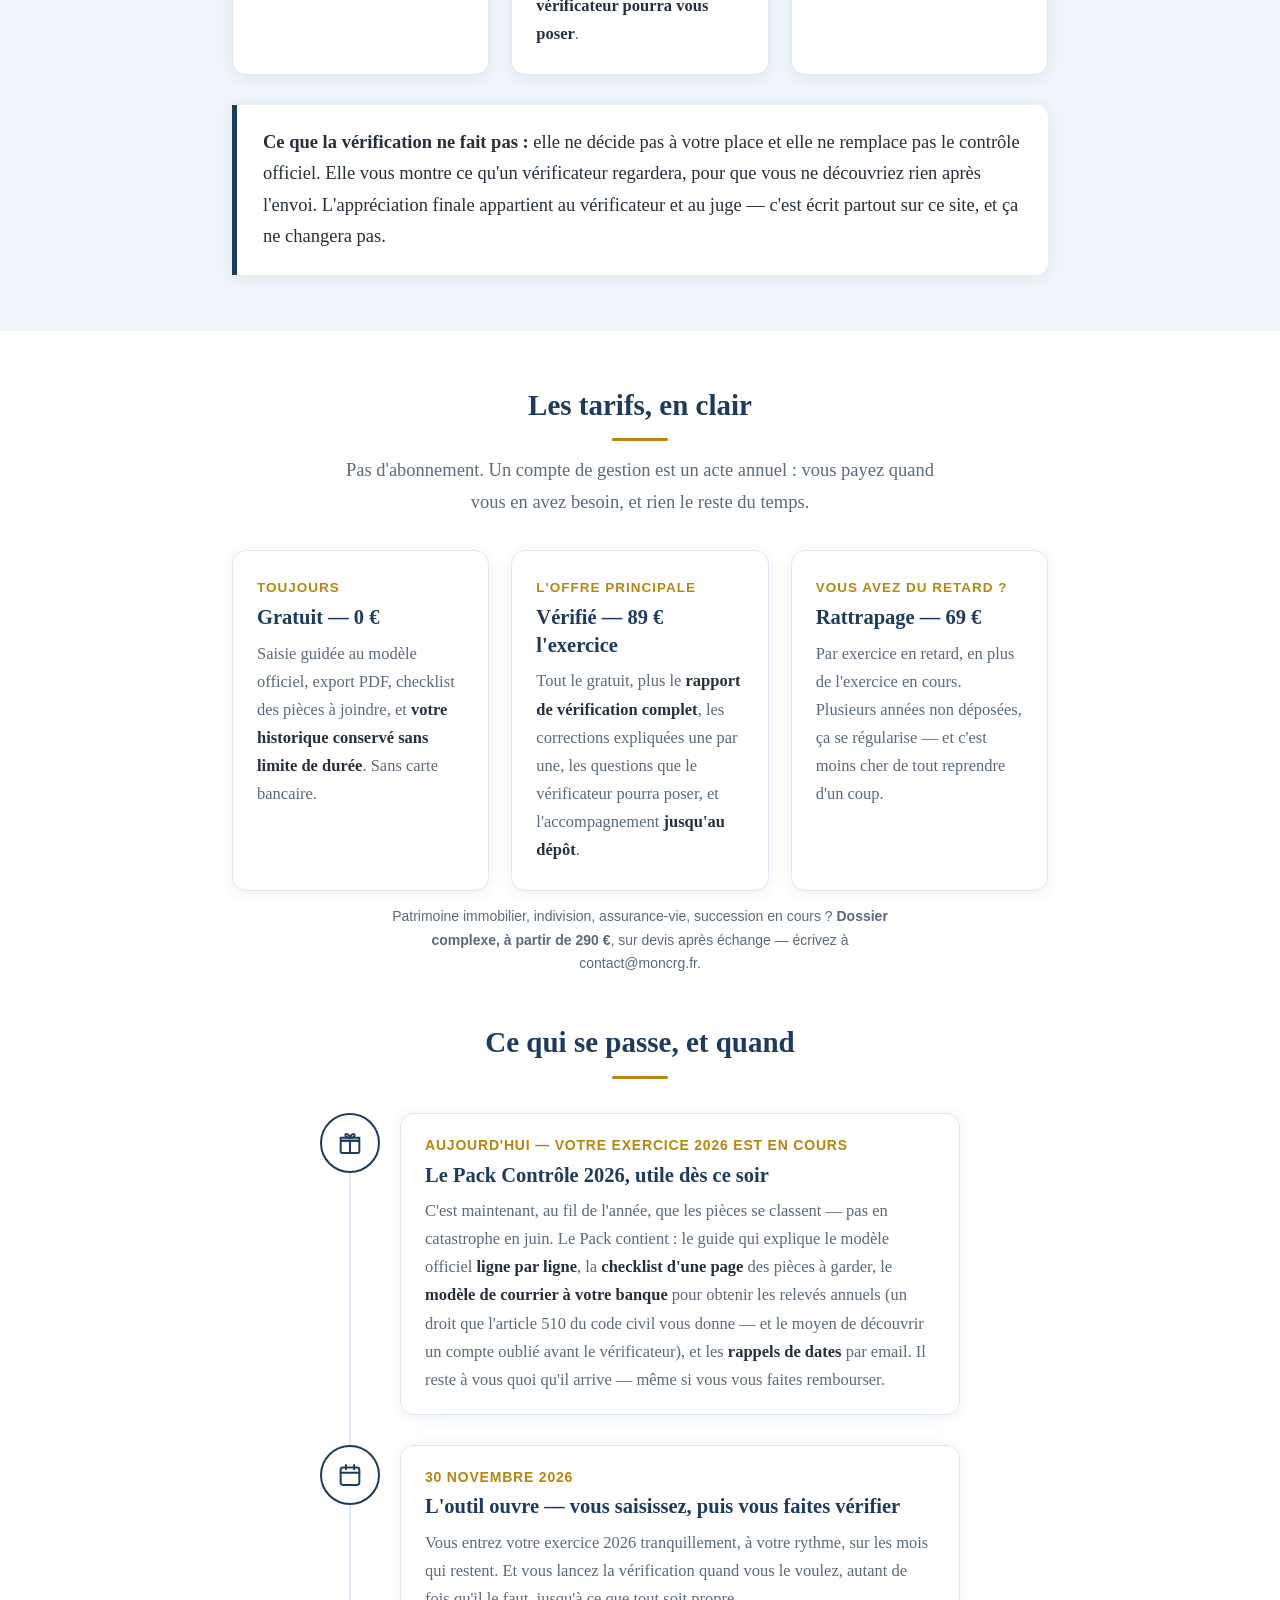
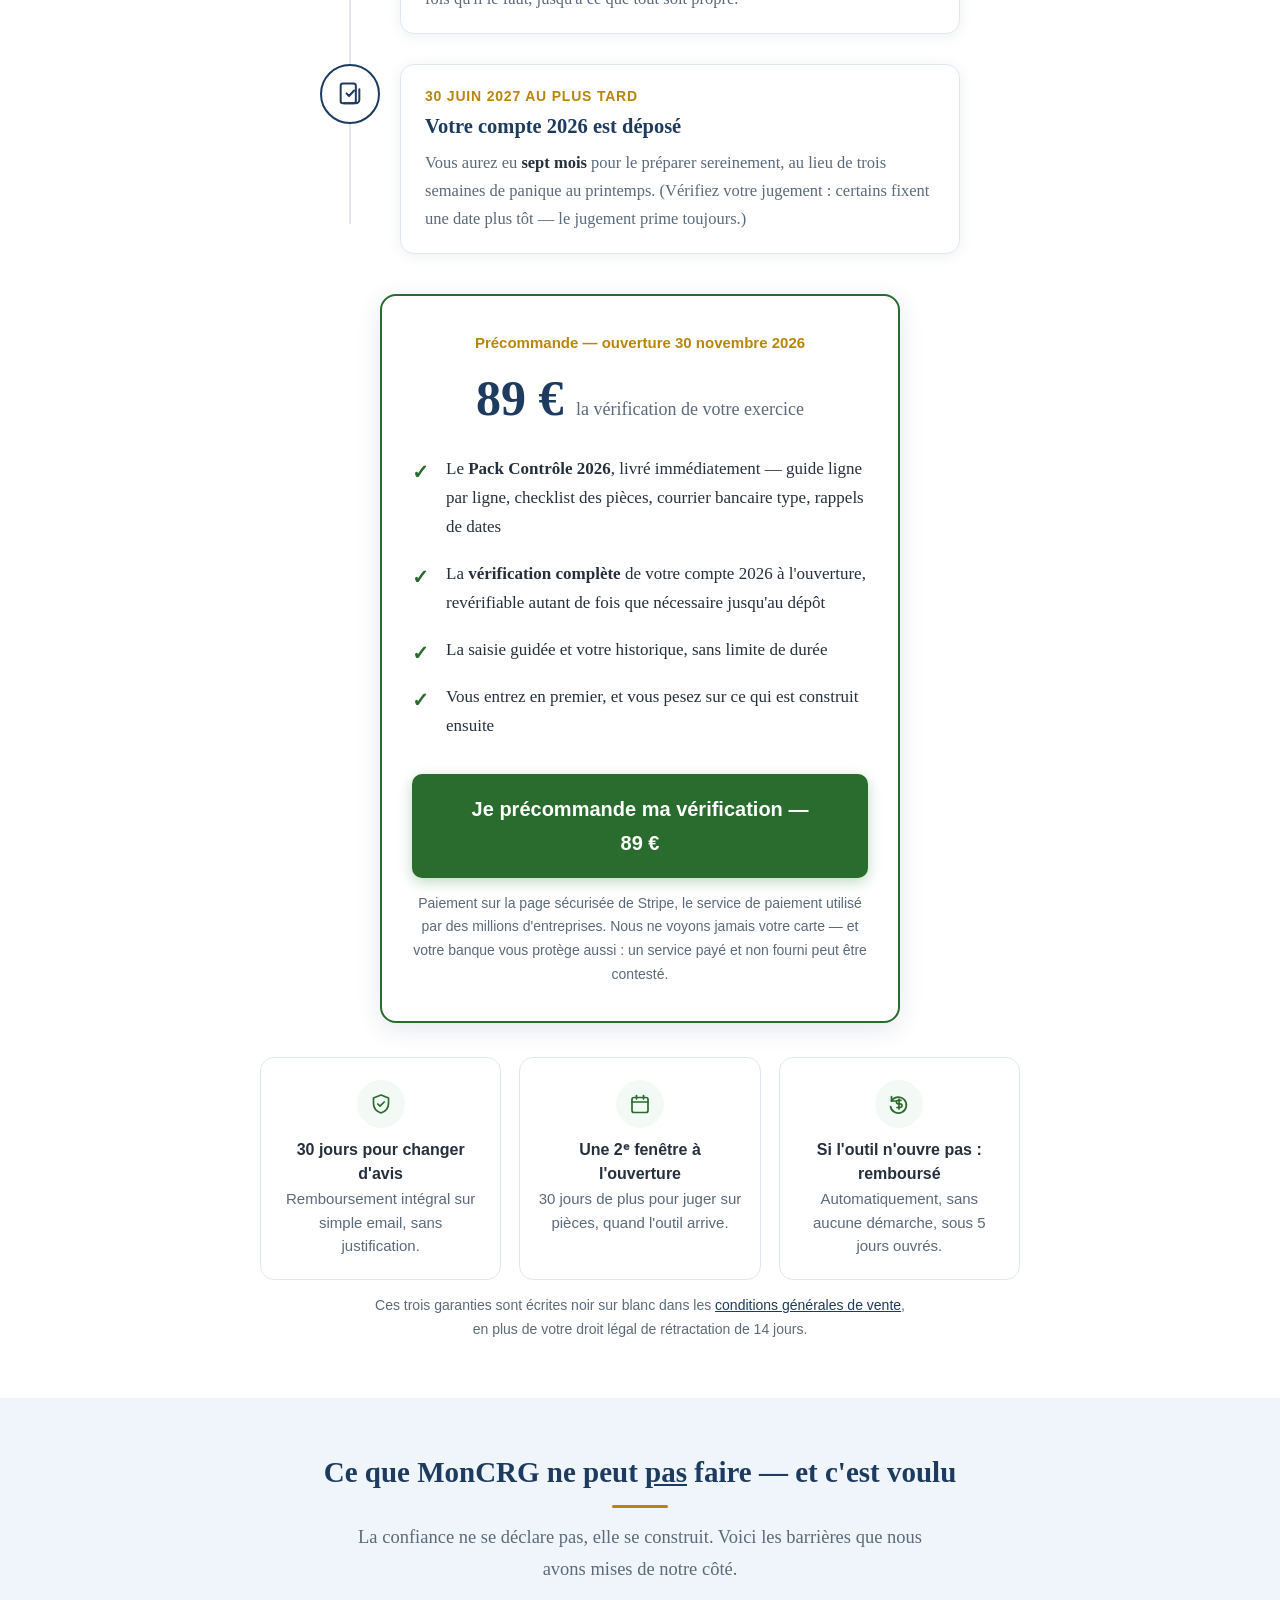
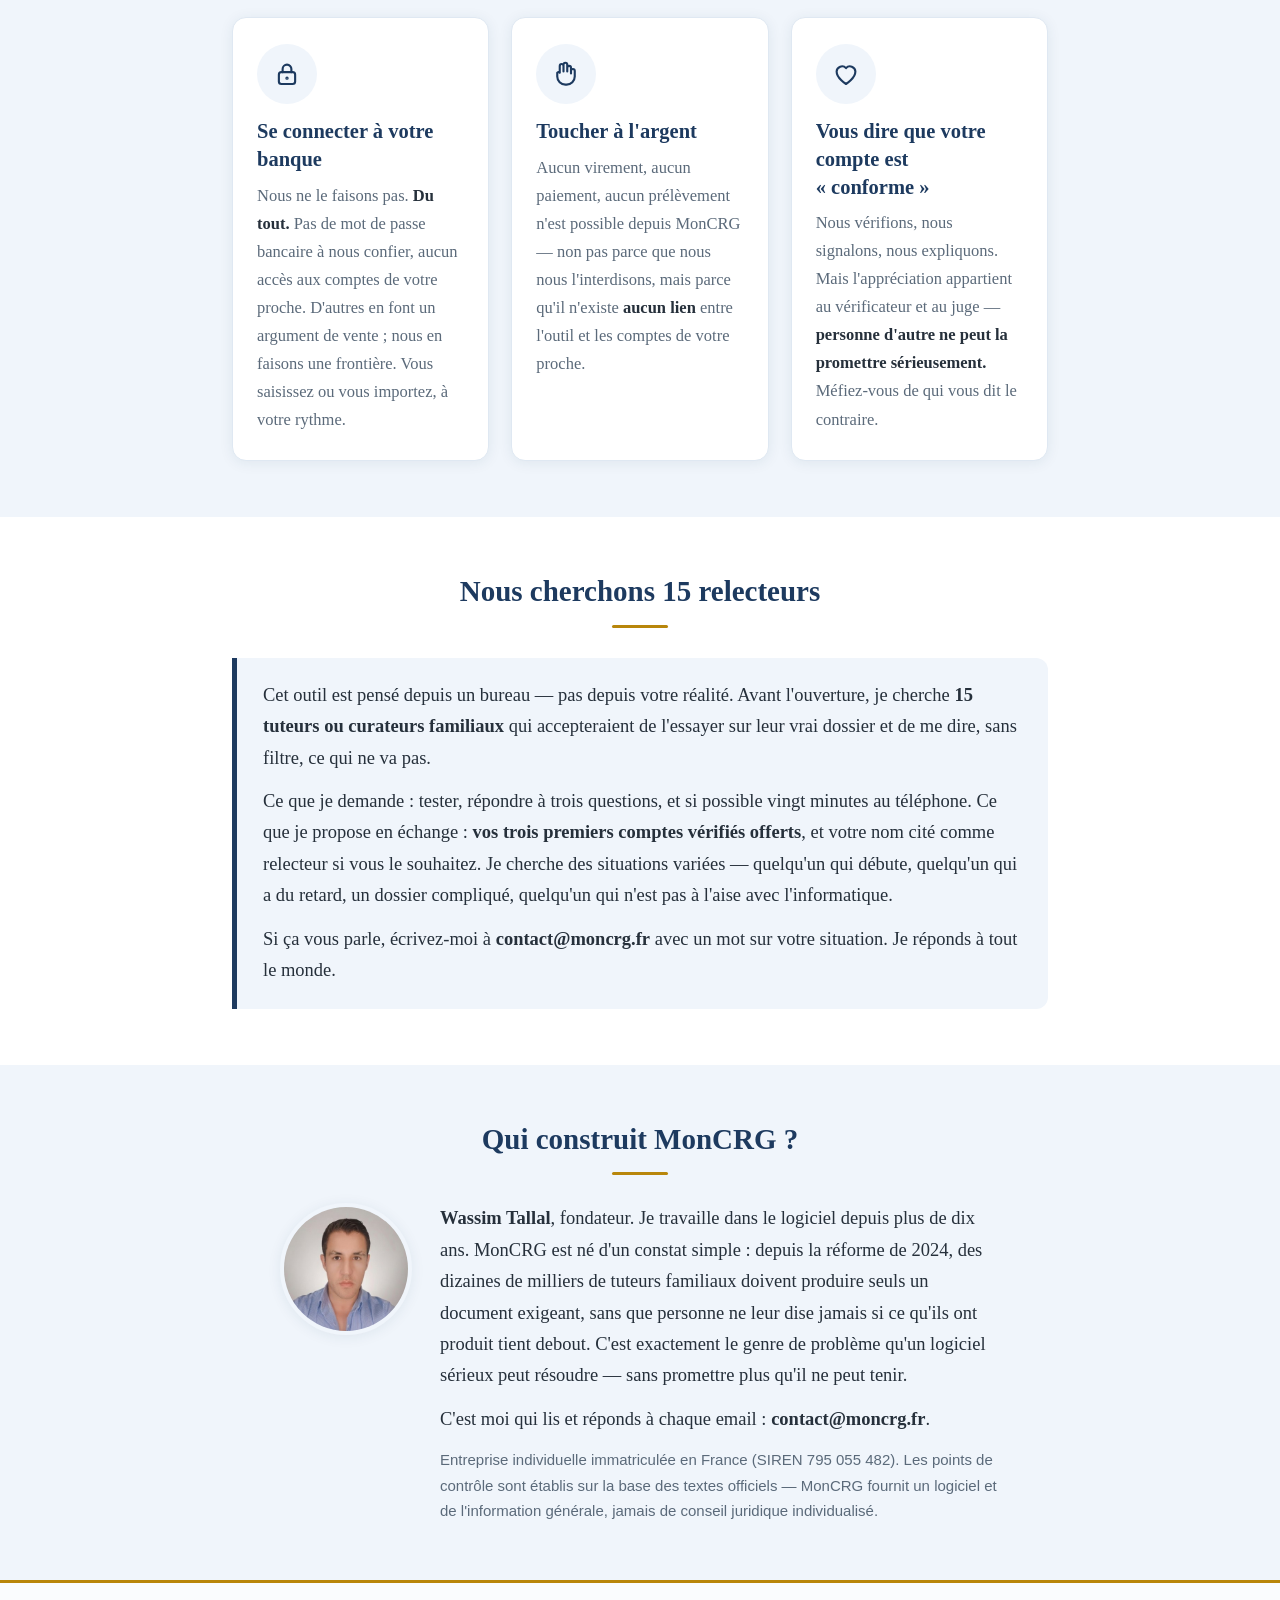
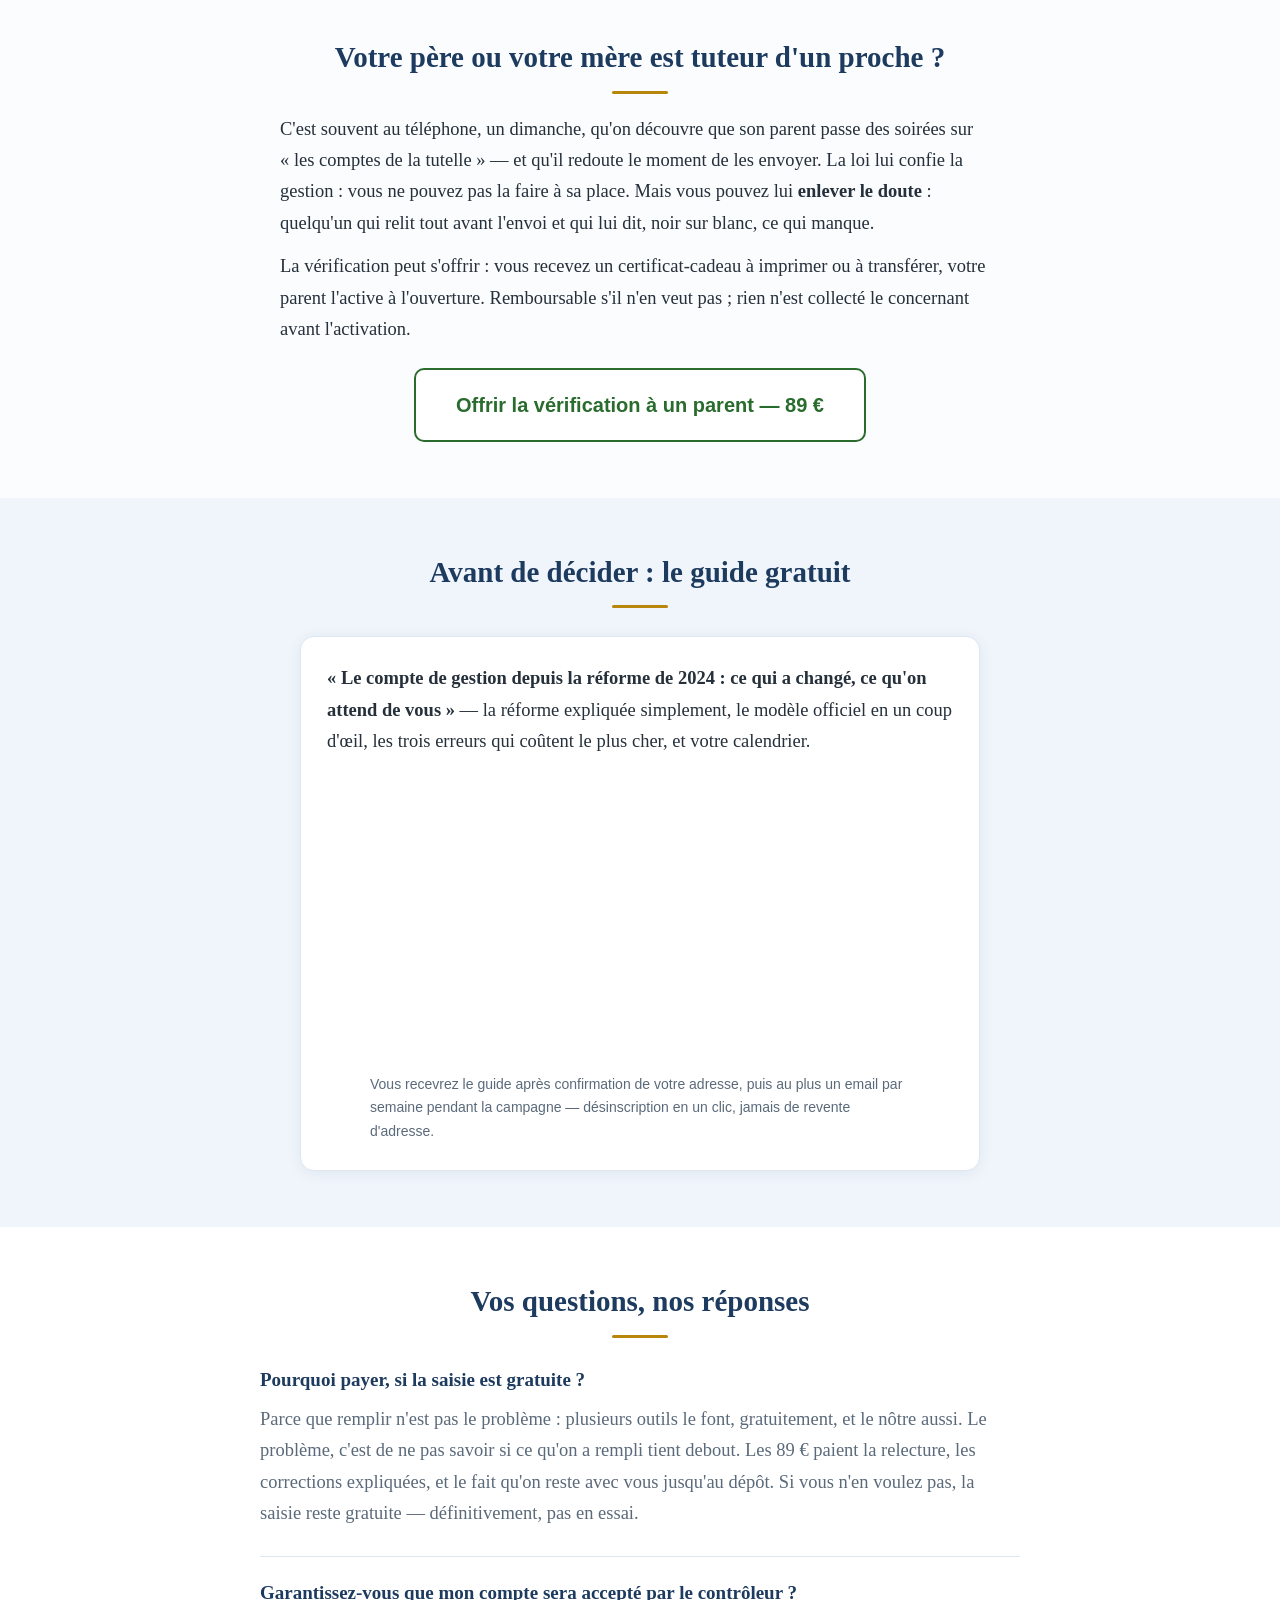
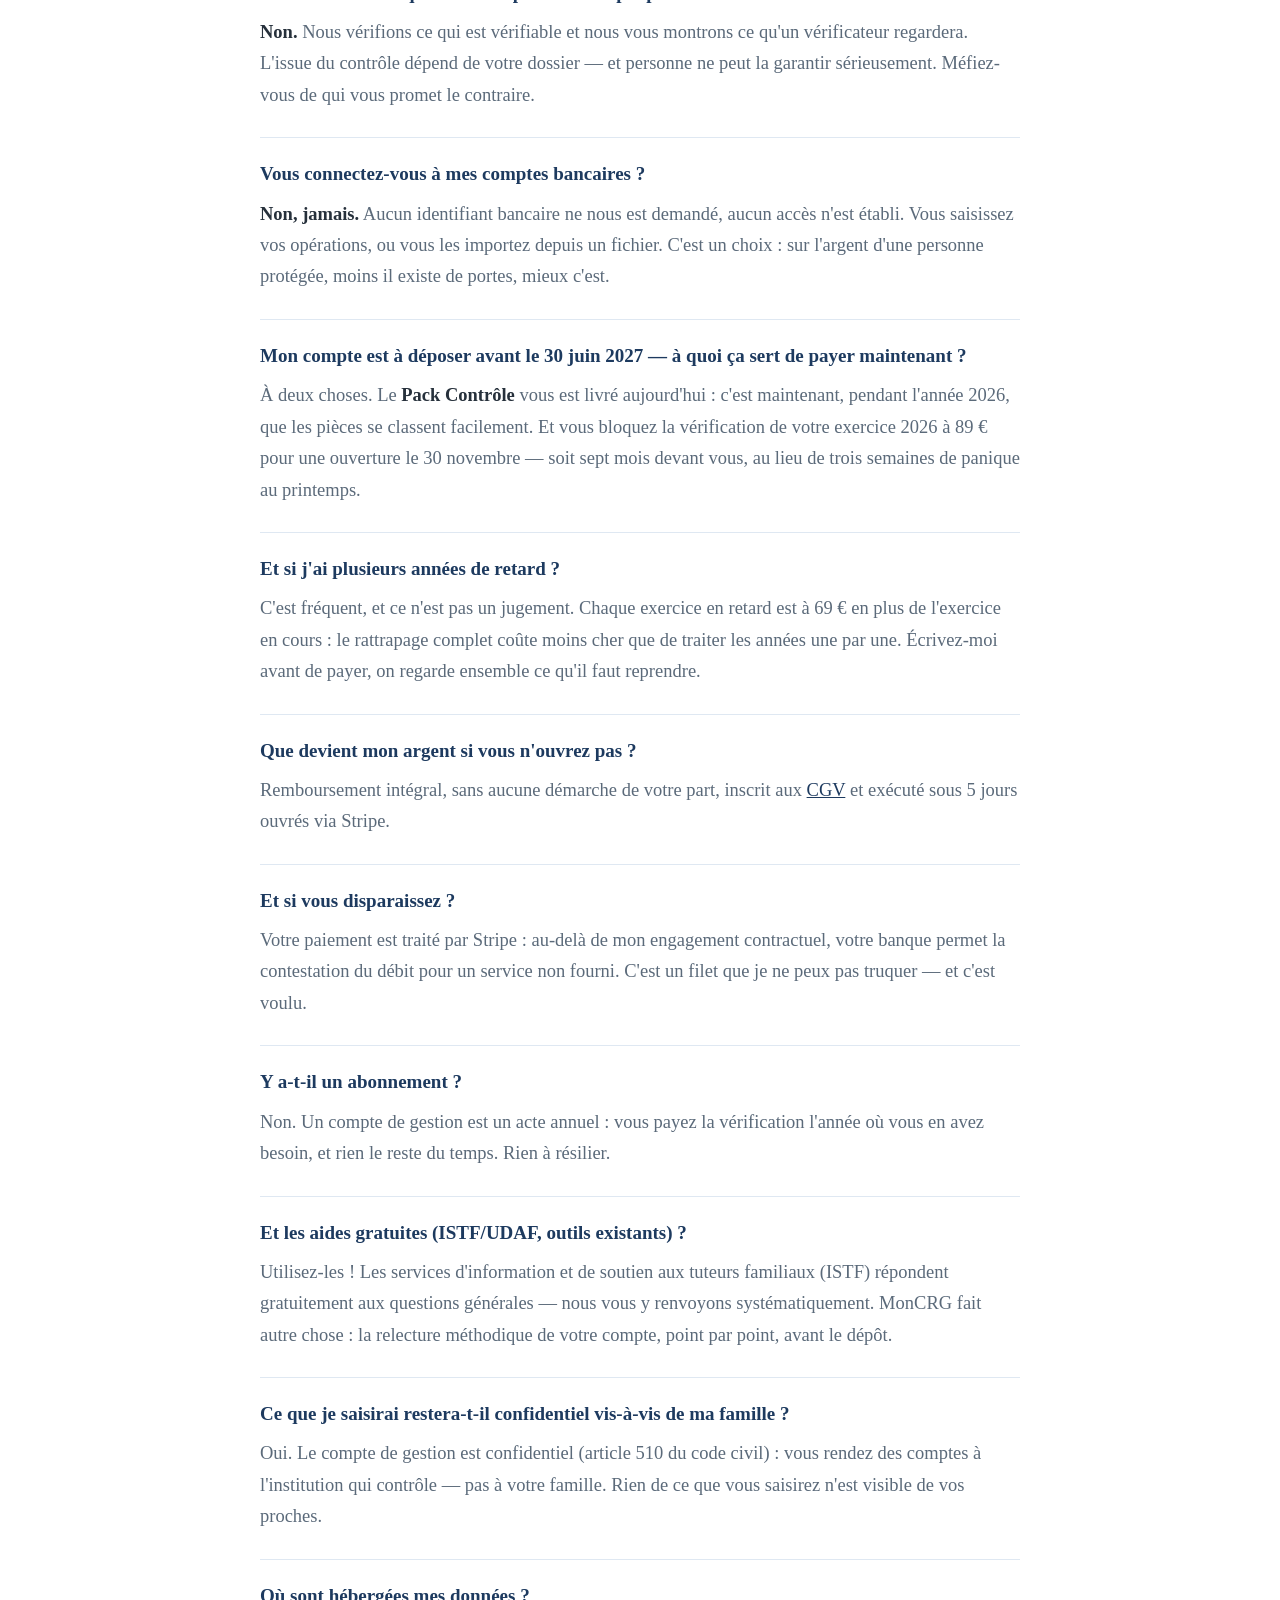
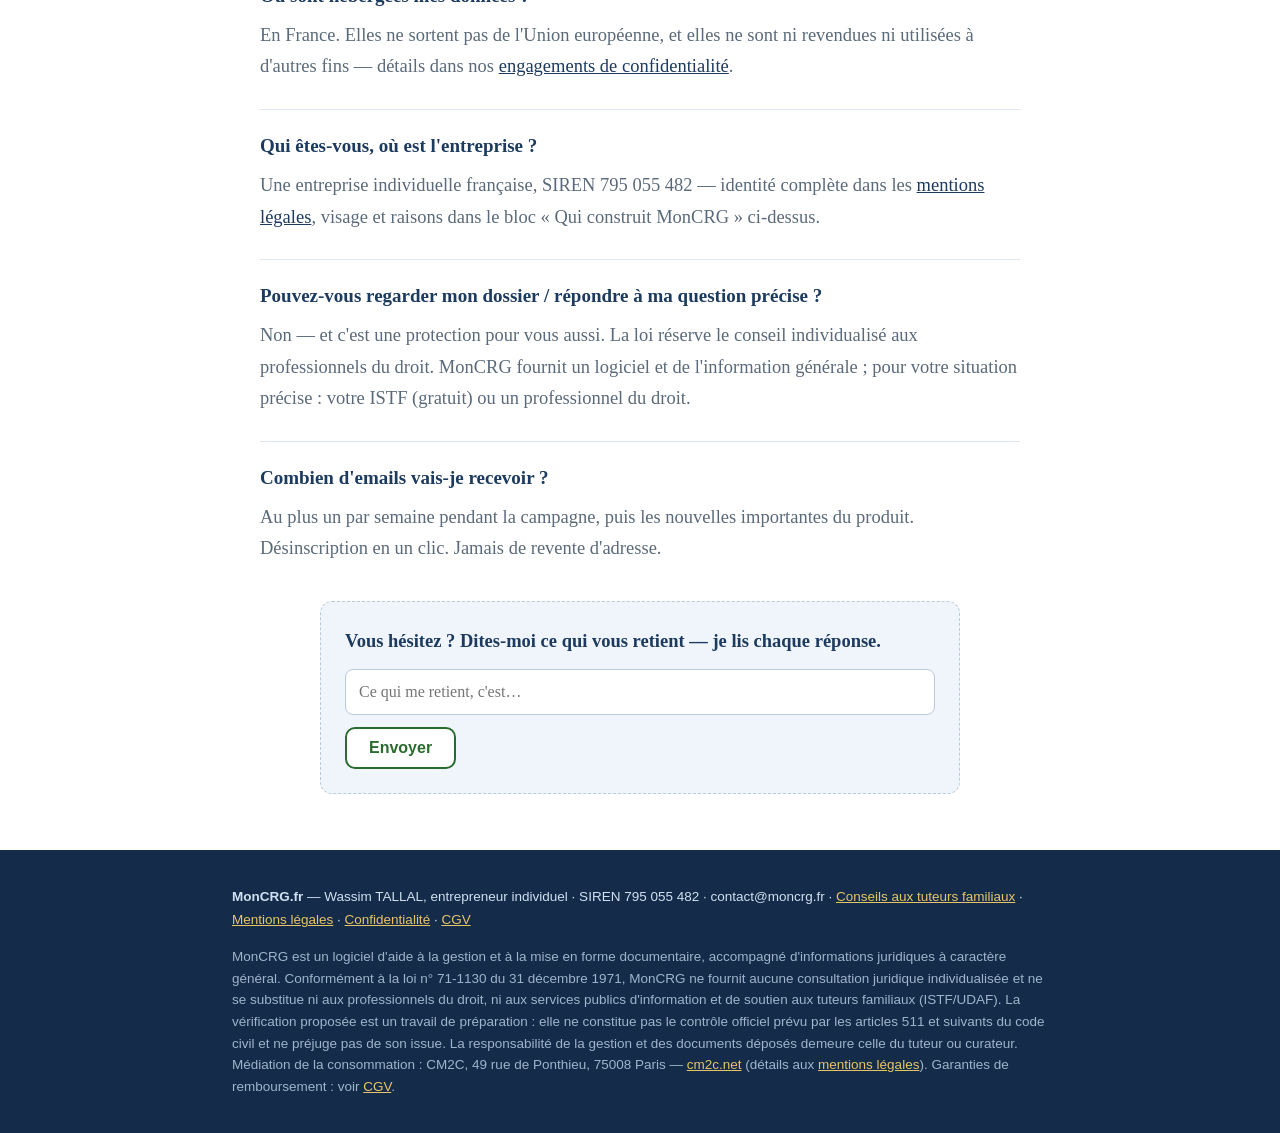
==== commit 5ec90904: "Ouverture repoussee au 30 novembre 2026 (decision Wassim du 29/08): page de vente, donnees structure" ====
--- a/index.html
+++ b/index.html
@@ -5,6 +5,7 @@
 <meta name="viewport" content="width=device-width, initial-scale=1.0">
 <title>MonCRG — Votre compte de gestion de tutelle, vérifié point par point avant le dépôt</title>
 <meta name="description" content="Vous êtes tuteur ou curateur familial ? Des outils existent pour remplir le compte de gestion. Aucun ne vous dit si ce que vous avez rempli tient debout. MonCRG le vérifie : ce qui manque, ce qui fera tiquer, les questions du vérificateur. Saisie gratuite, vérification 89 € l'exercice.">
+<link rel="canonical" href="https://moncrg.fr/">
 <link rel="stylesheet" href="style.css">
 <link rel="icon" type="image/png" sizes="32x32" href="favicon-32.png">
 <link rel="apple-touch-icon" href="apple-touch-icon.png">
@@ -53,7 +54,7 @@
           "@type": "Offer",
           "price": "89",
           "priceCurrency": "EUR",
-          "description": "Vérification complète d'un exercice — précommande, ouverture fin septembre 2026",
+          "description": "Vérification complète d'un exercice — précommande, ouverture 30 novembre 2026",
           "availability": "https://schema.org/PreOrder"
         }
       ]
@@ -273,7 +274,7 @@
       <div class="vtl-item">
         <div class="vtl-ico"><svg viewBox="0 0 24 24"><use href="#i-calendrier"/></svg></div>
         <div class="vtl-corps">
-          <div class="quand">Fin septembre 2026</div>
+          <div class="quand">30 novembre 2026</div>
           <h3>L'outil ouvre — vous saisissez, puis vous faites vérifier</h3>
           <p>Vous entrez votre exercice 2026 tranquillement, à votre rythme, sur les mois qui restent.
           Et vous lancez la vérification quand vous le voulez, autant de fois qu'il le faut, jusqu'à
@@ -285,7 +286,7 @@
         <div class="vtl-corps">
           <div class="quand">30 juin 2027 au plus tard</div>
           <h3>Votre compte 2026 est déposé</h3>
-          <p>Vous aurez eu <strong>neuf mois</strong> pour le préparer sereinement, au lieu de trois
+          <p>Vous aurez eu <strong>sept mois</strong> pour le préparer sereinement, au lieu de trois
           semaines de panique au printemps. (Vérifiez votre jugement&nbsp;: certains fixent une date
           plus tôt — le jugement prime toujours.)</p>
         </div>
@@ -293,7 +294,7 @@
     </div>
 
     <div class="prix-carte" id="precommande">
-      <div class="compteur">Précommande — ouverture fin septembre 2026</div>
+      <div class="compteur">Précommande — ouverture 30 novembre 2026</div>
       <div class="prix">89&nbsp;€ <small>la vérification de votre exercice</small></div>
       <ul class="points">
         <li>Le <strong>Pack Contrôle 2026</strong>, livré immédiatement — guide ligne par ligne,
@@ -455,7 +456,7 @@
       <dt>Mon compte est à déposer avant le 30 juin 2027 — à quoi ça sert de payer maintenant&nbsp;?</dt>
       <dd>À deux choses. Le <strong>Pack Contrôle</strong> vous est livré aujourd'hui&nbsp;: c'est
       maintenant, pendant l'année 2026, que les pièces se classent facilement. Et vous bloquez la
-      vérification de votre exercice 2026 à 89&nbsp;€ pour une ouverture fin septembre — soit neuf mois
+      vérification de votre exercice 2026 à 89&nbsp;€ pour une ouverture le 30 novembre — soit sept mois
       devant vous, au lieu de trois semaines de panique au printemps.</dd>
       <dt>Et si j'ai plusieurs années de retard&nbsp;?</dt>
       <dd>C'est fréquent, et ce n'est pas un jugement. Chaque exercice en retard est à 69&nbsp;€ en plus
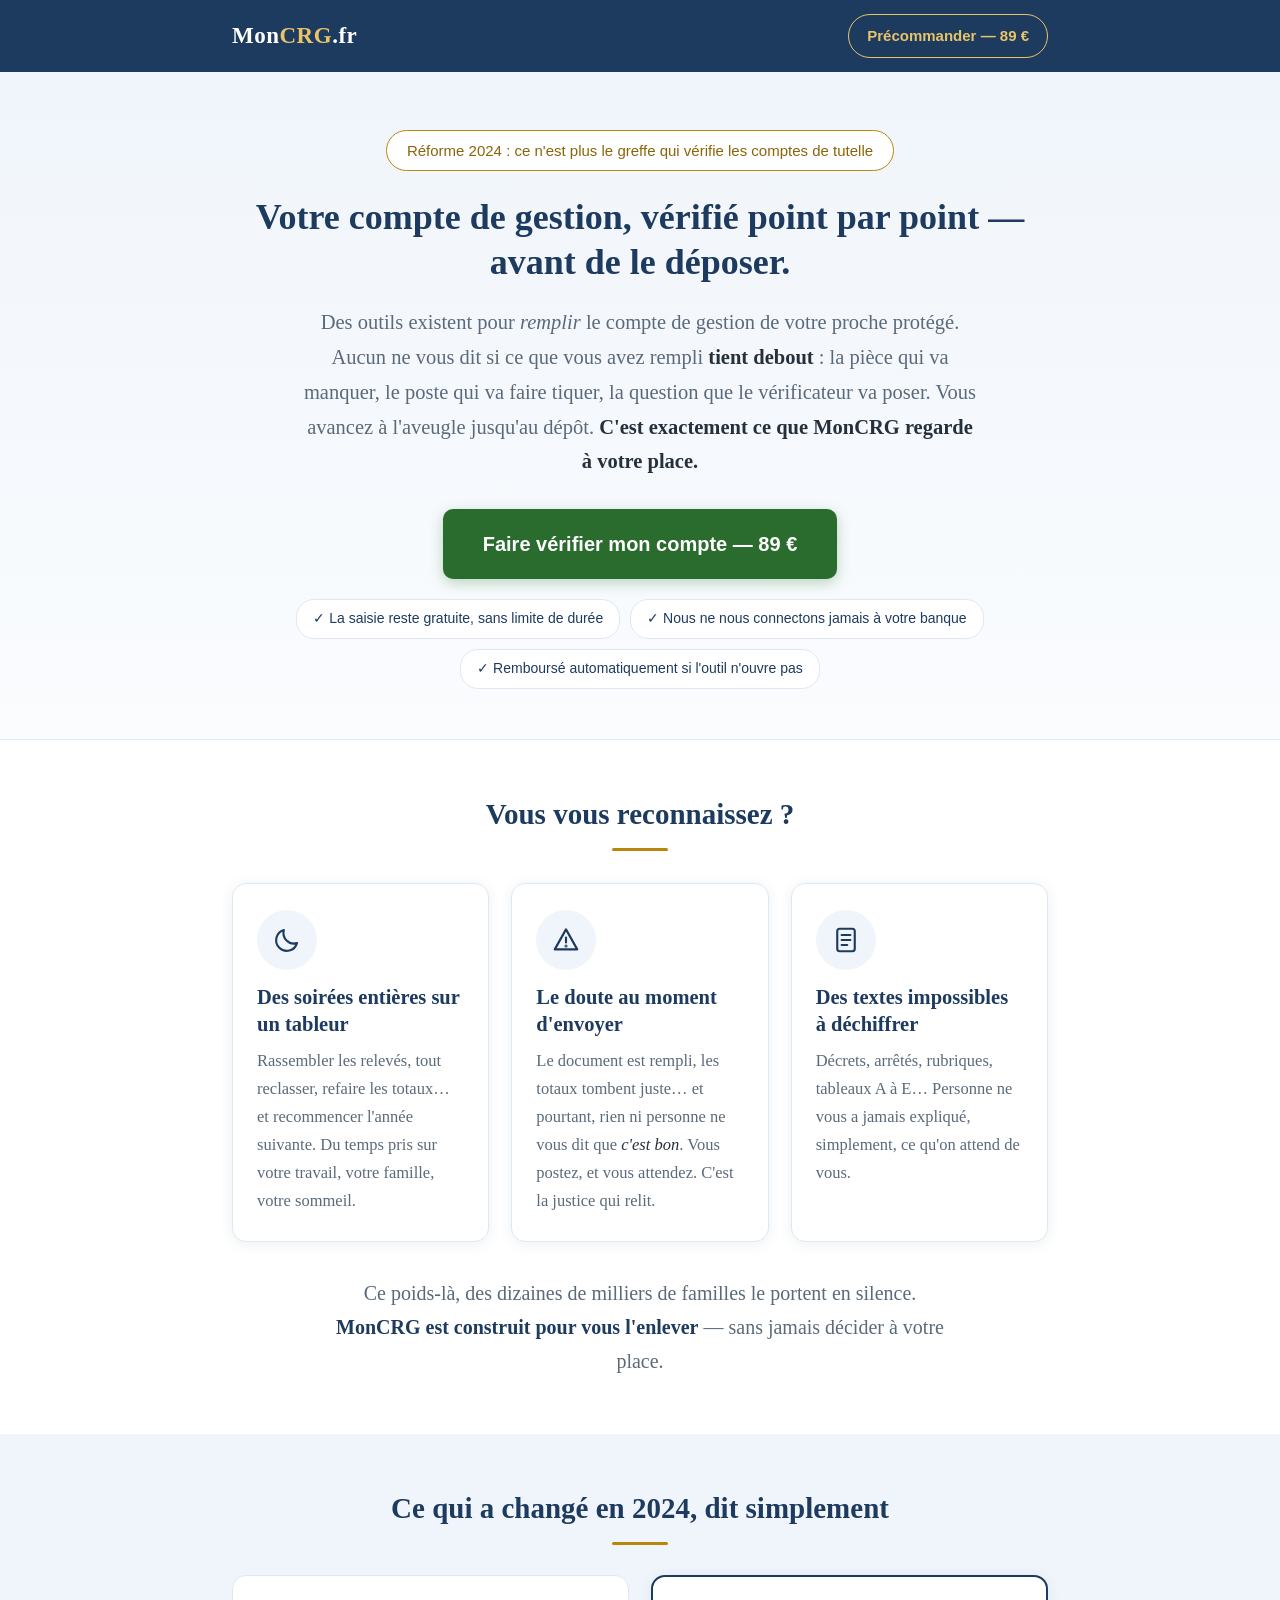
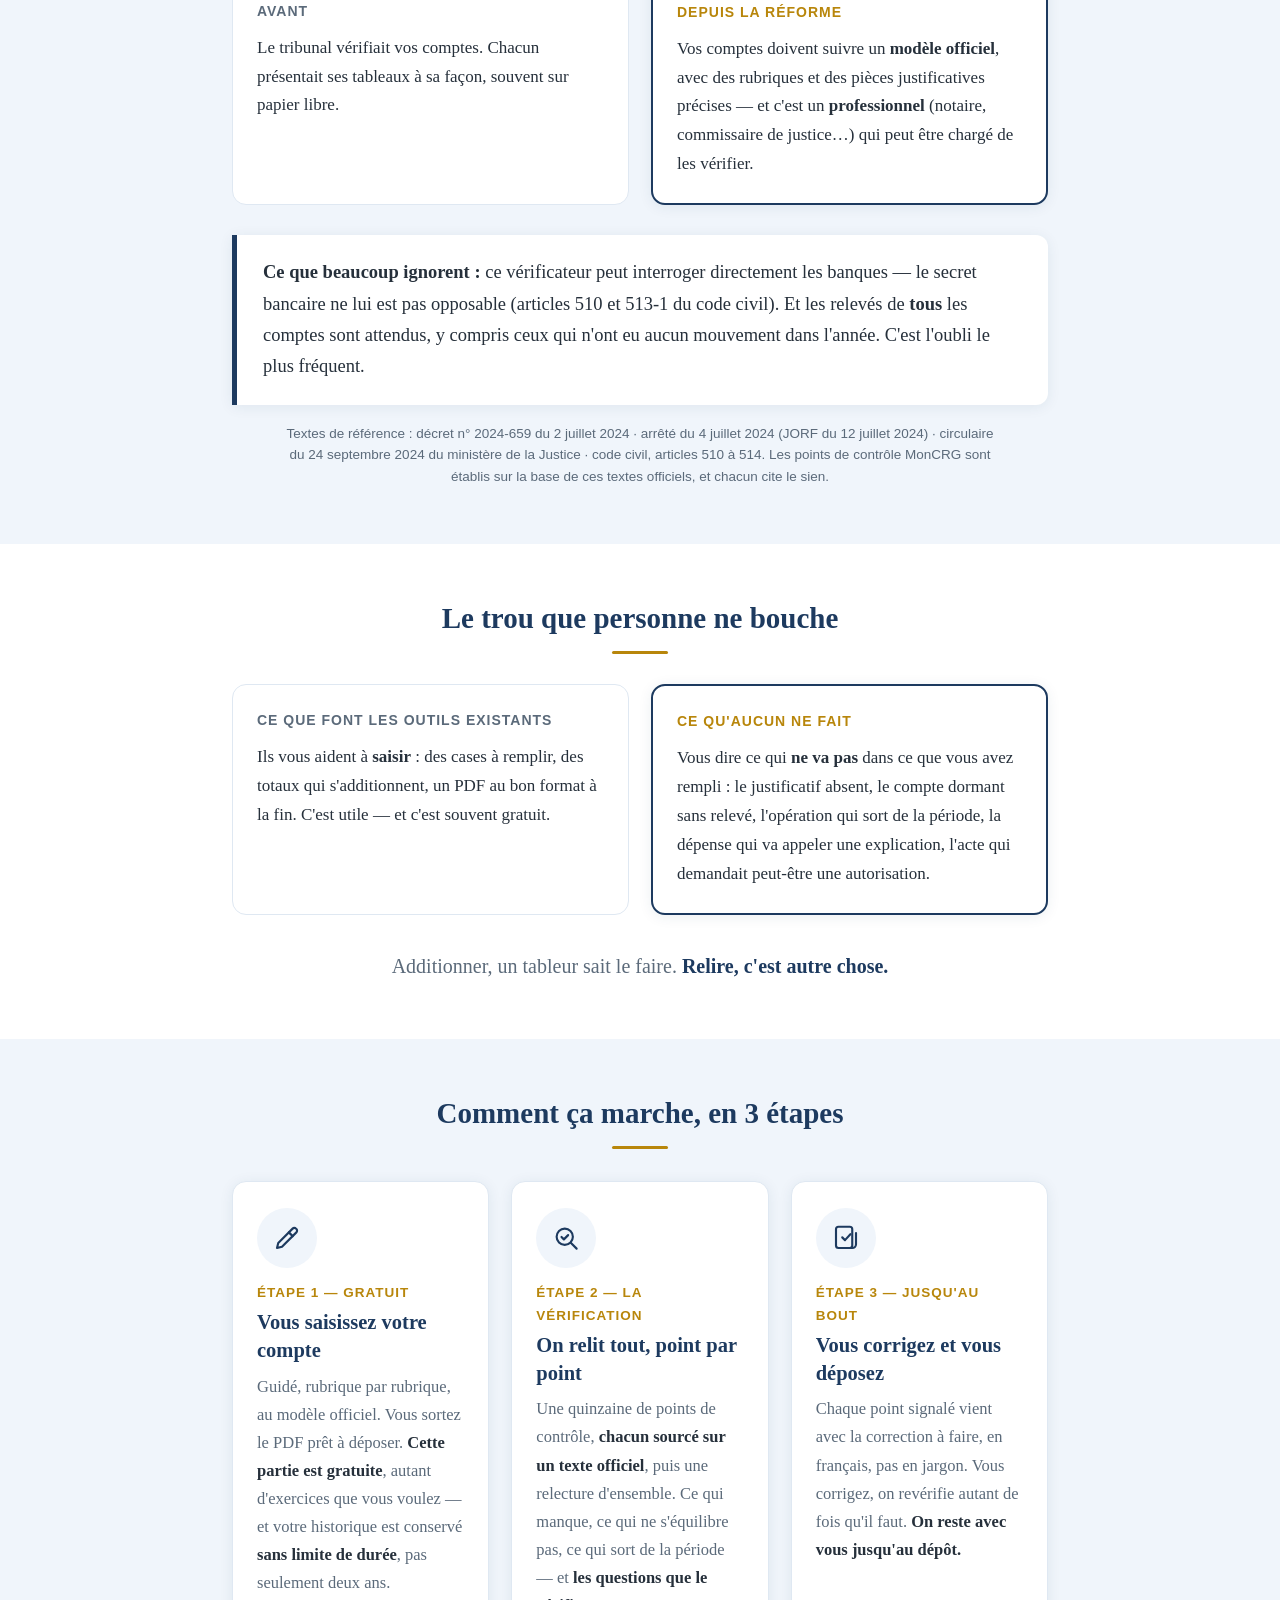
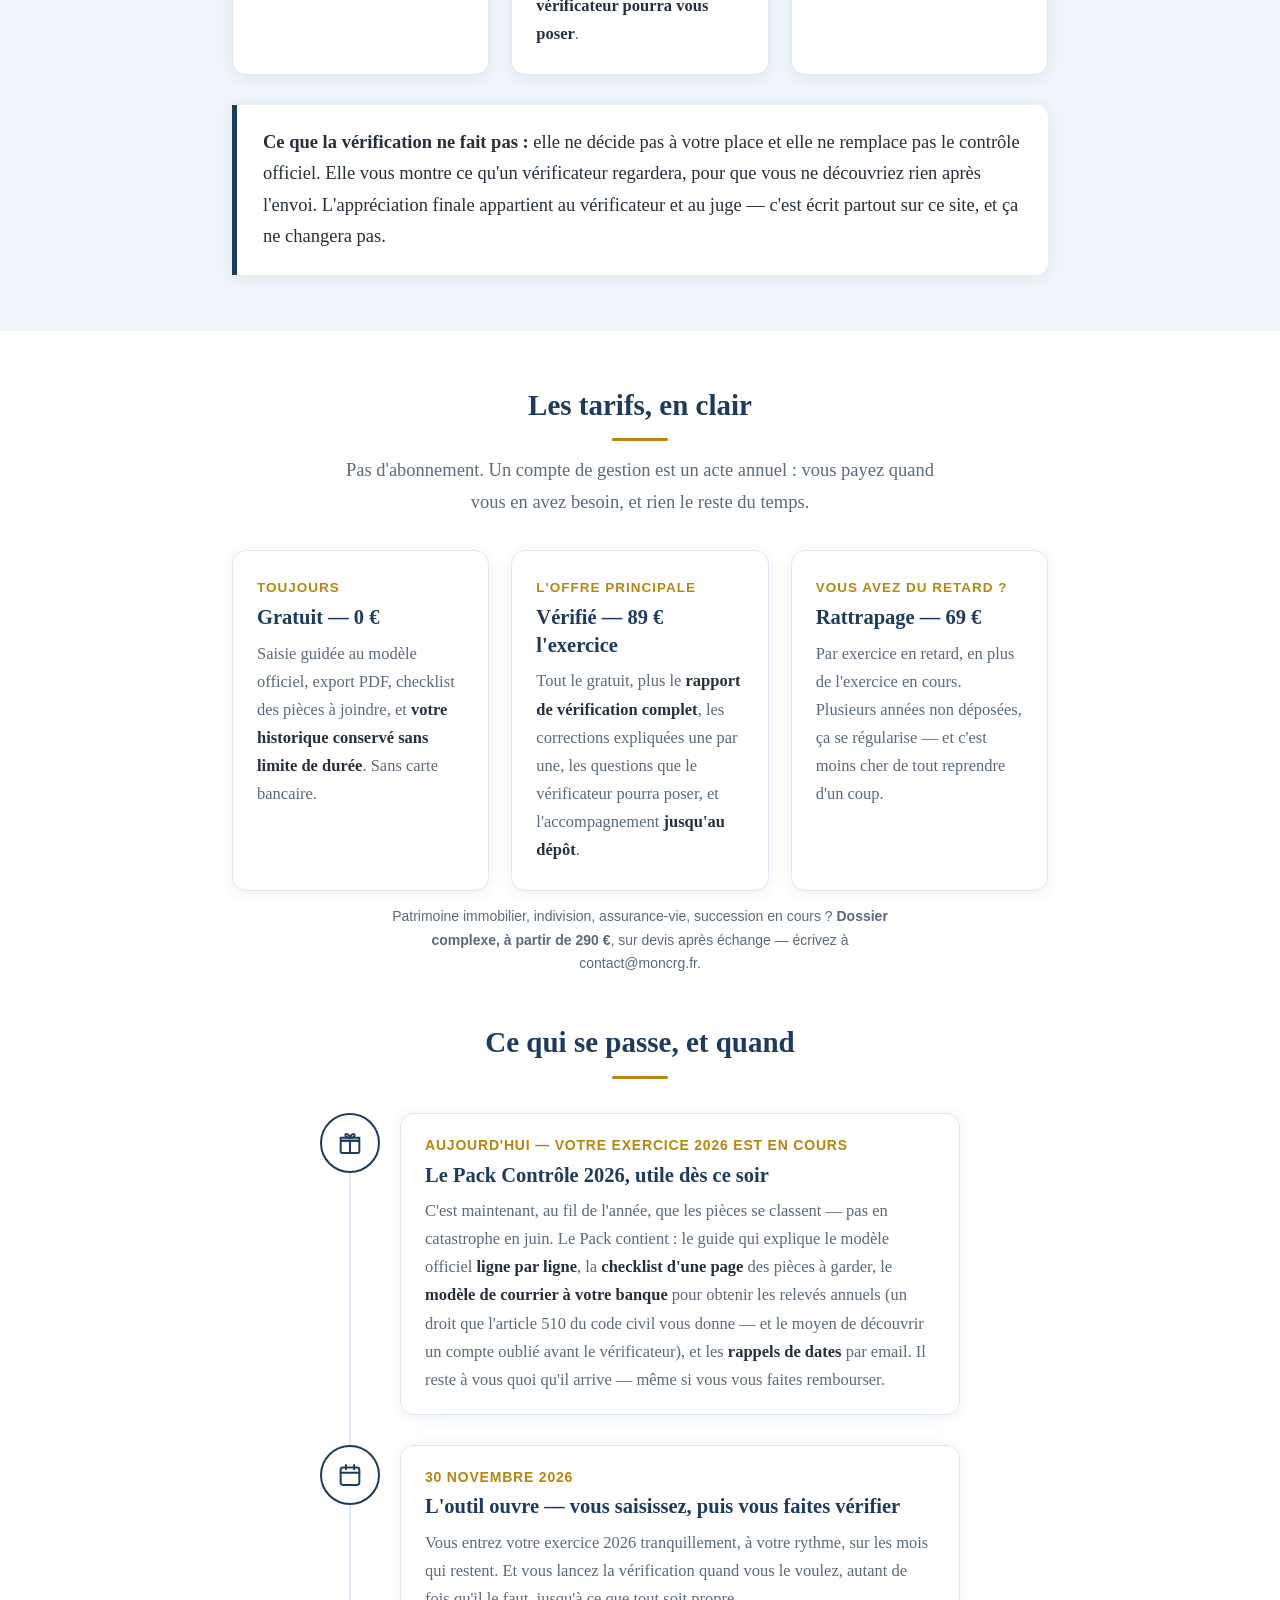
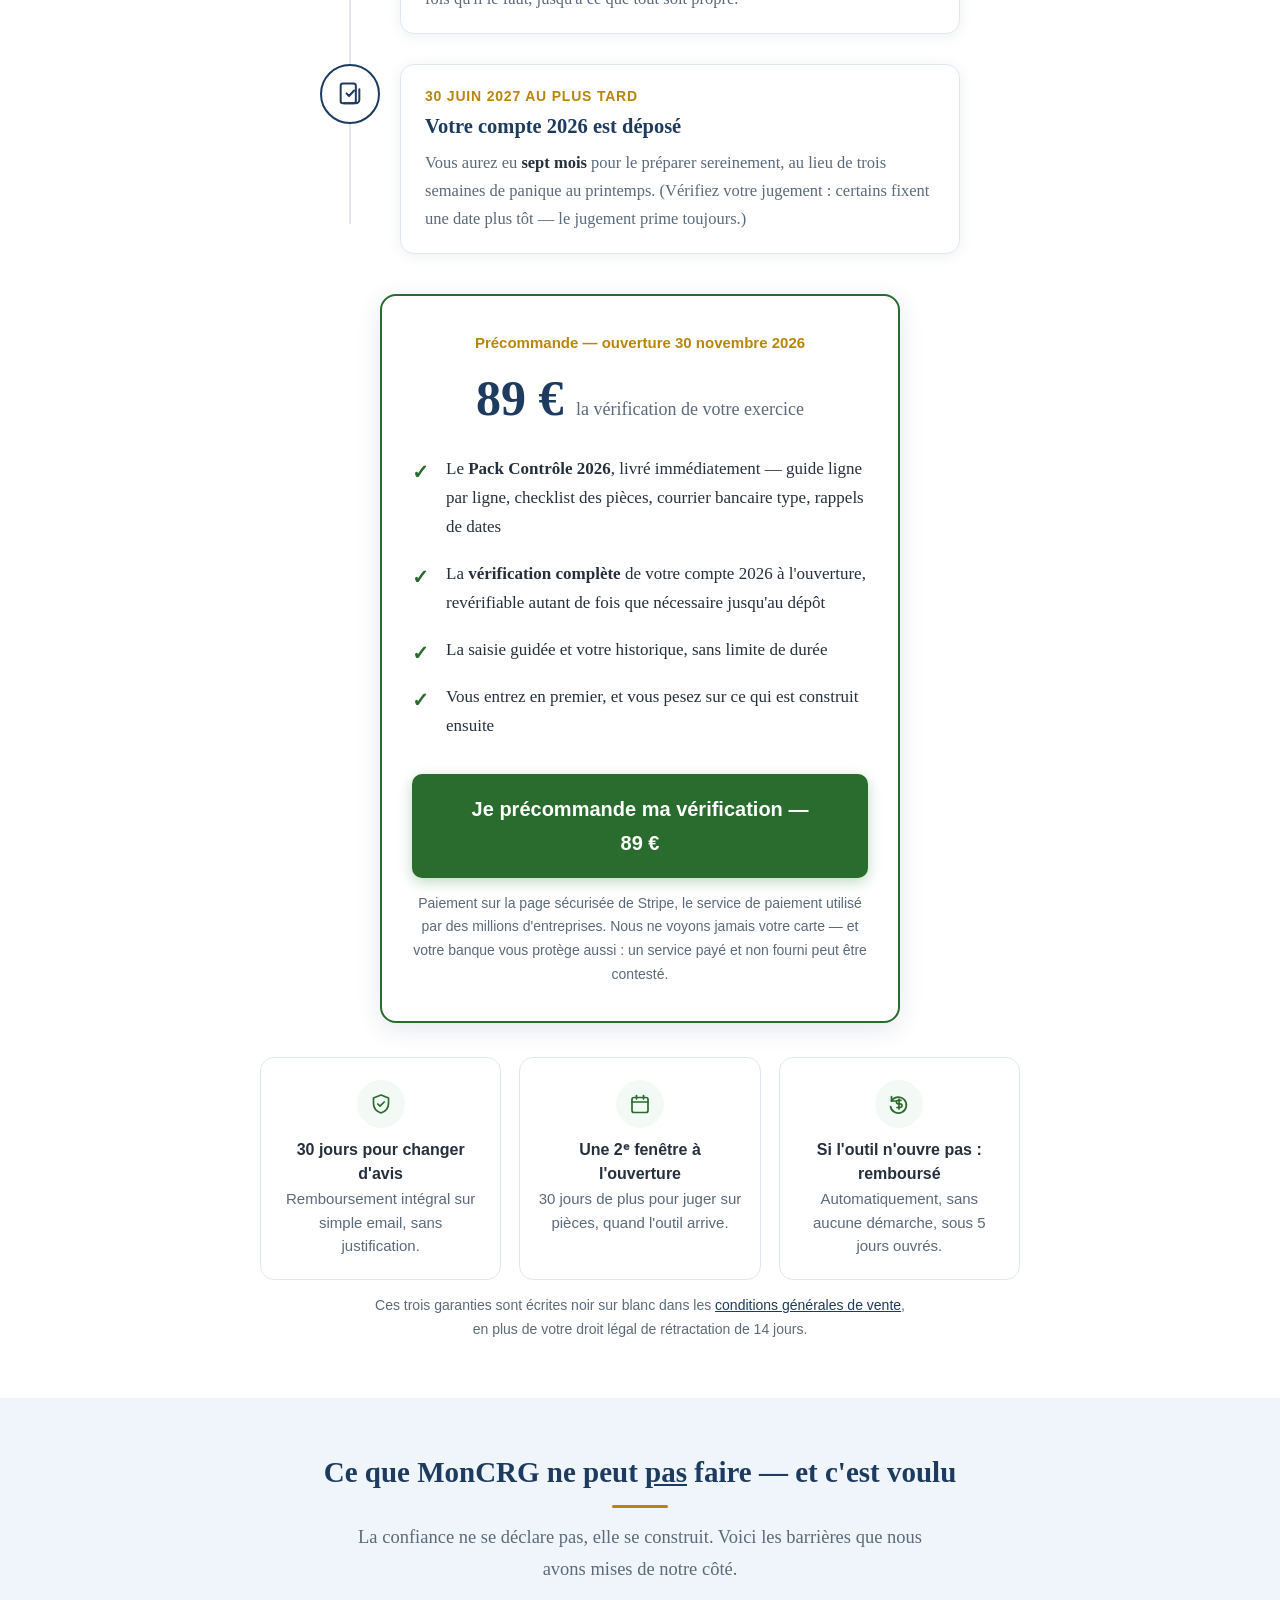
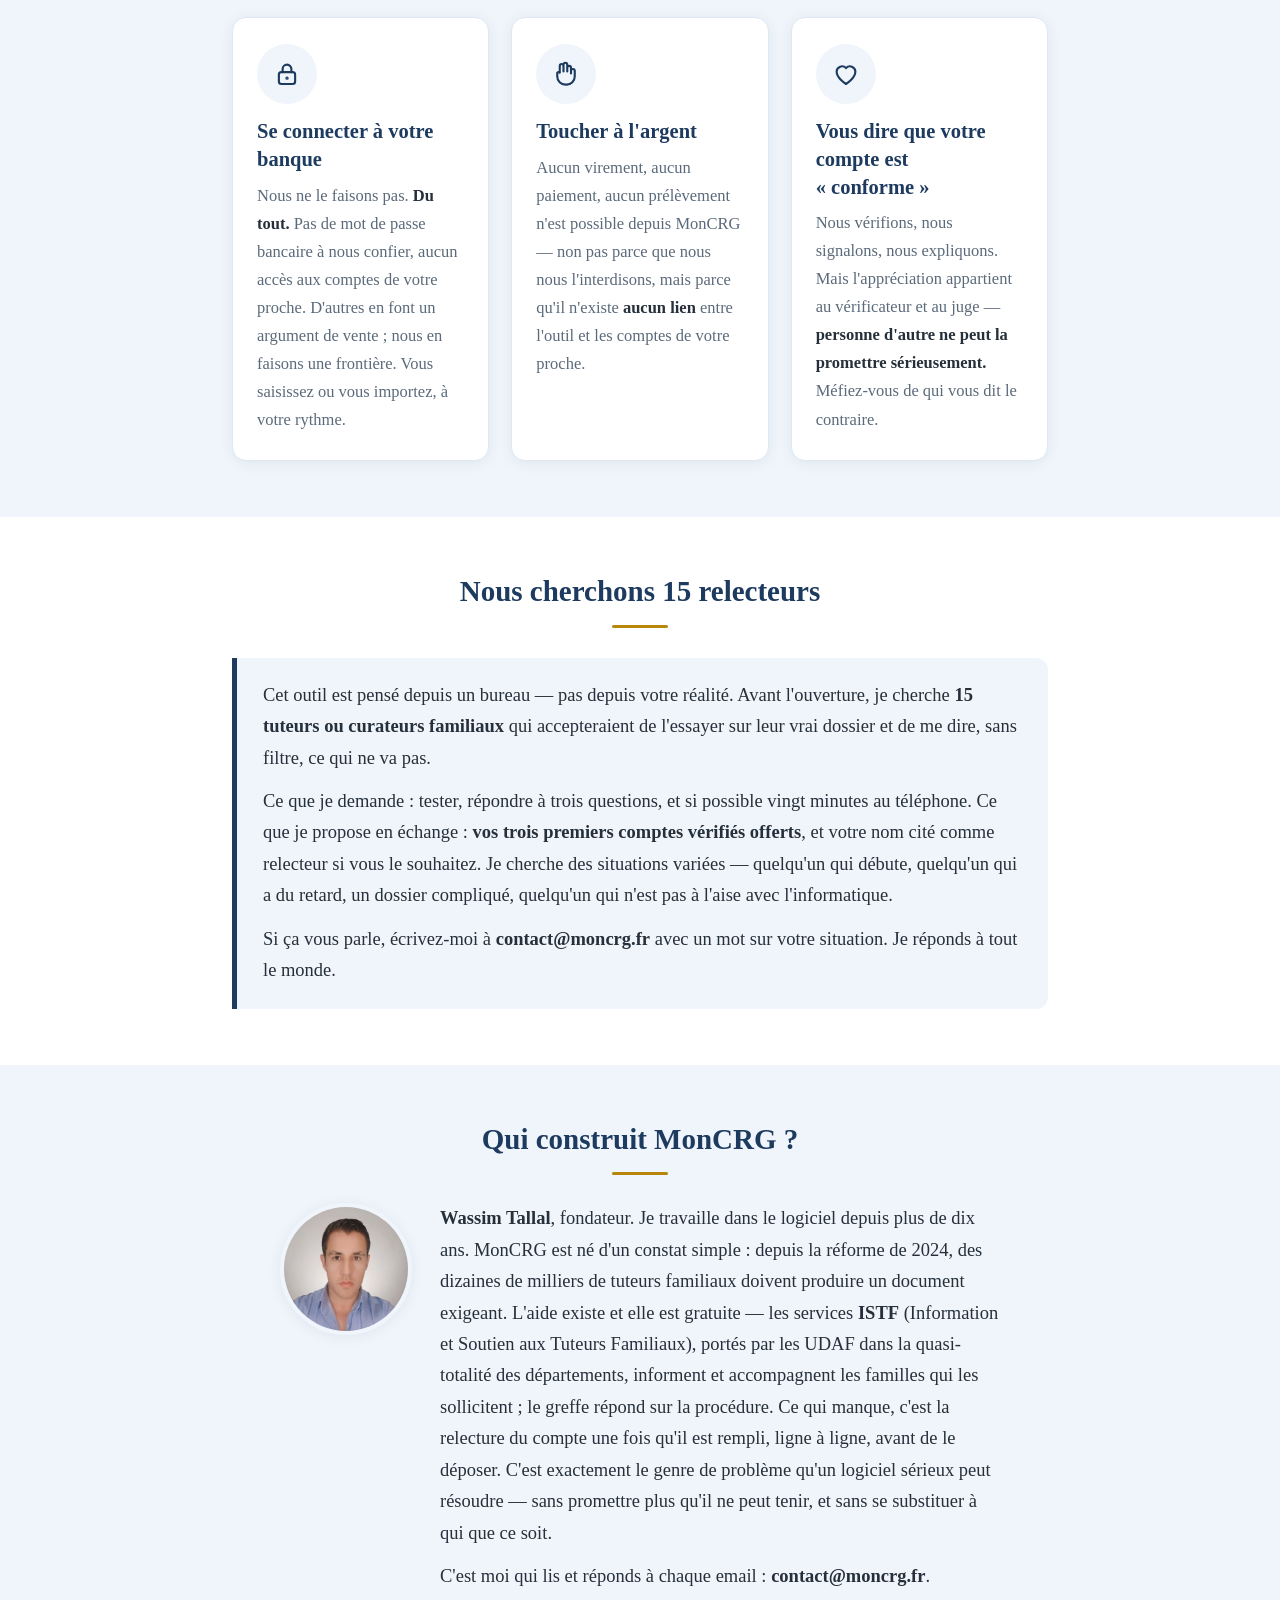
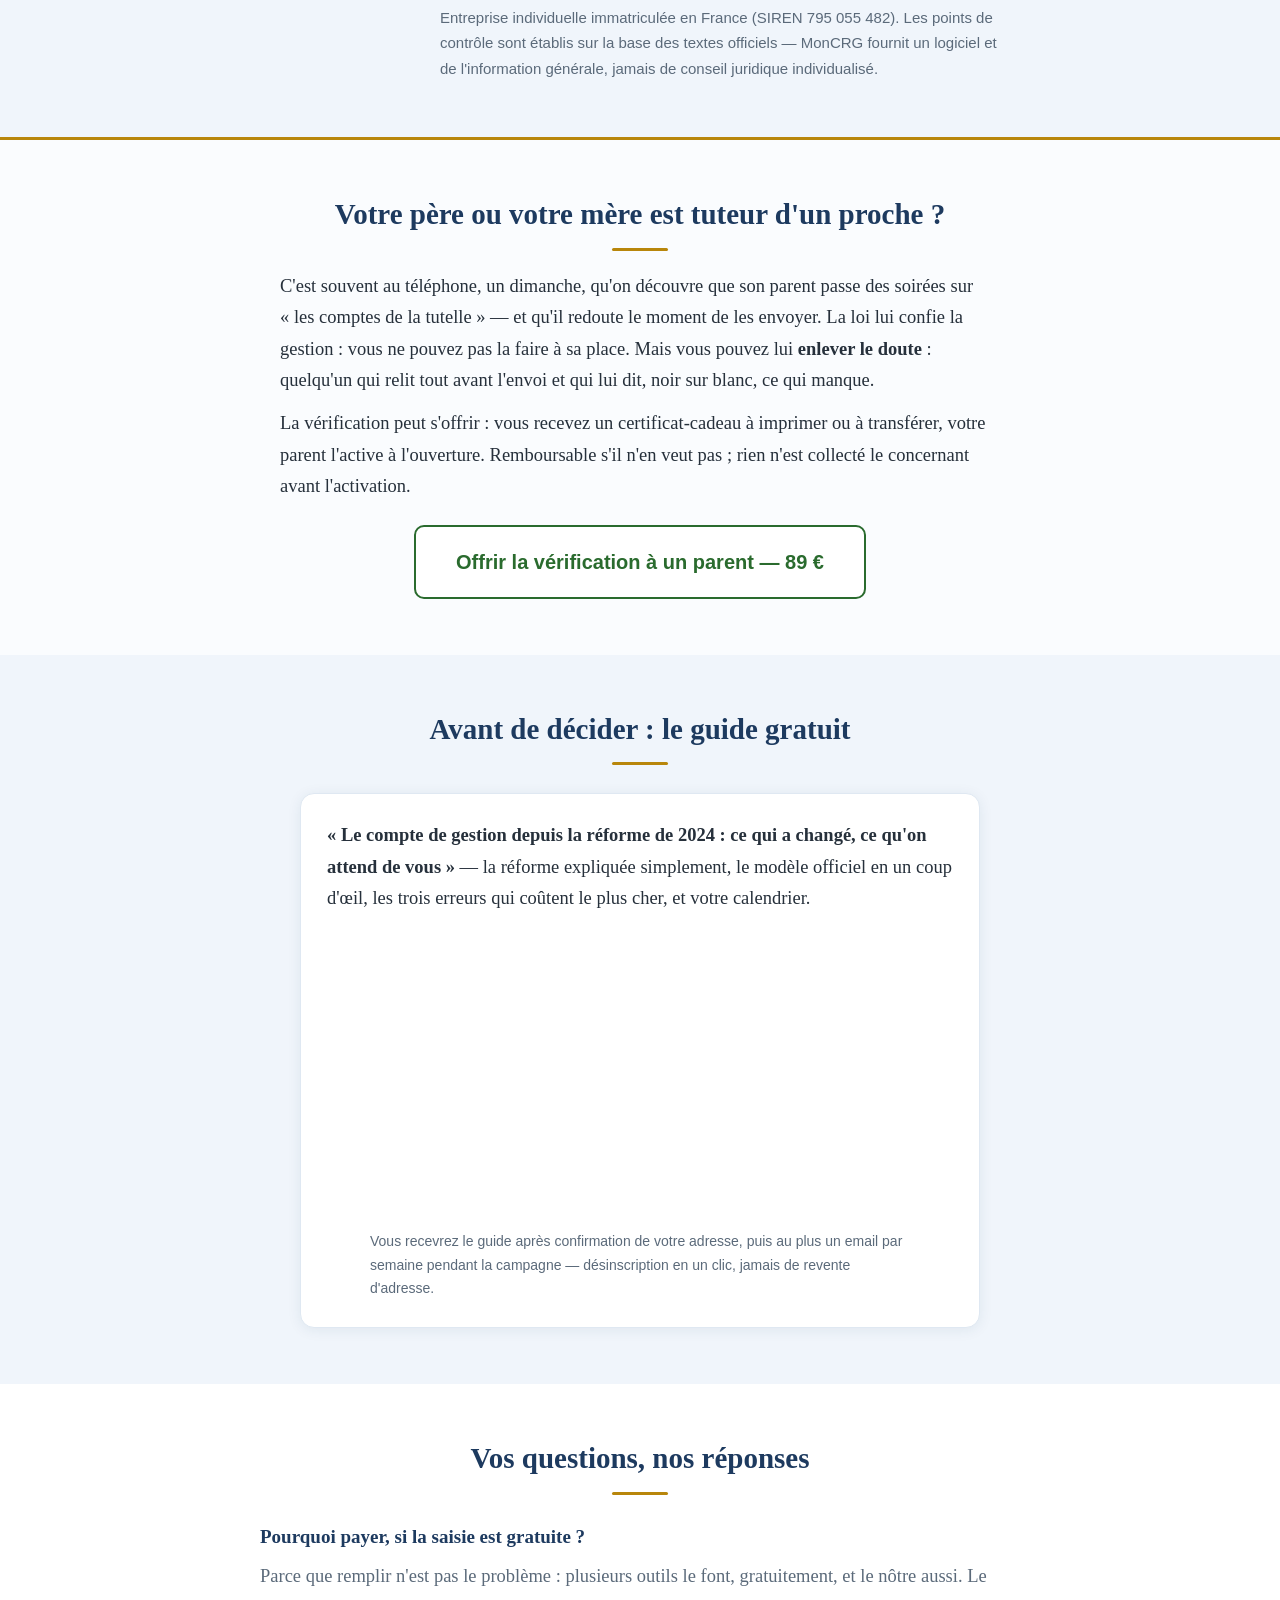
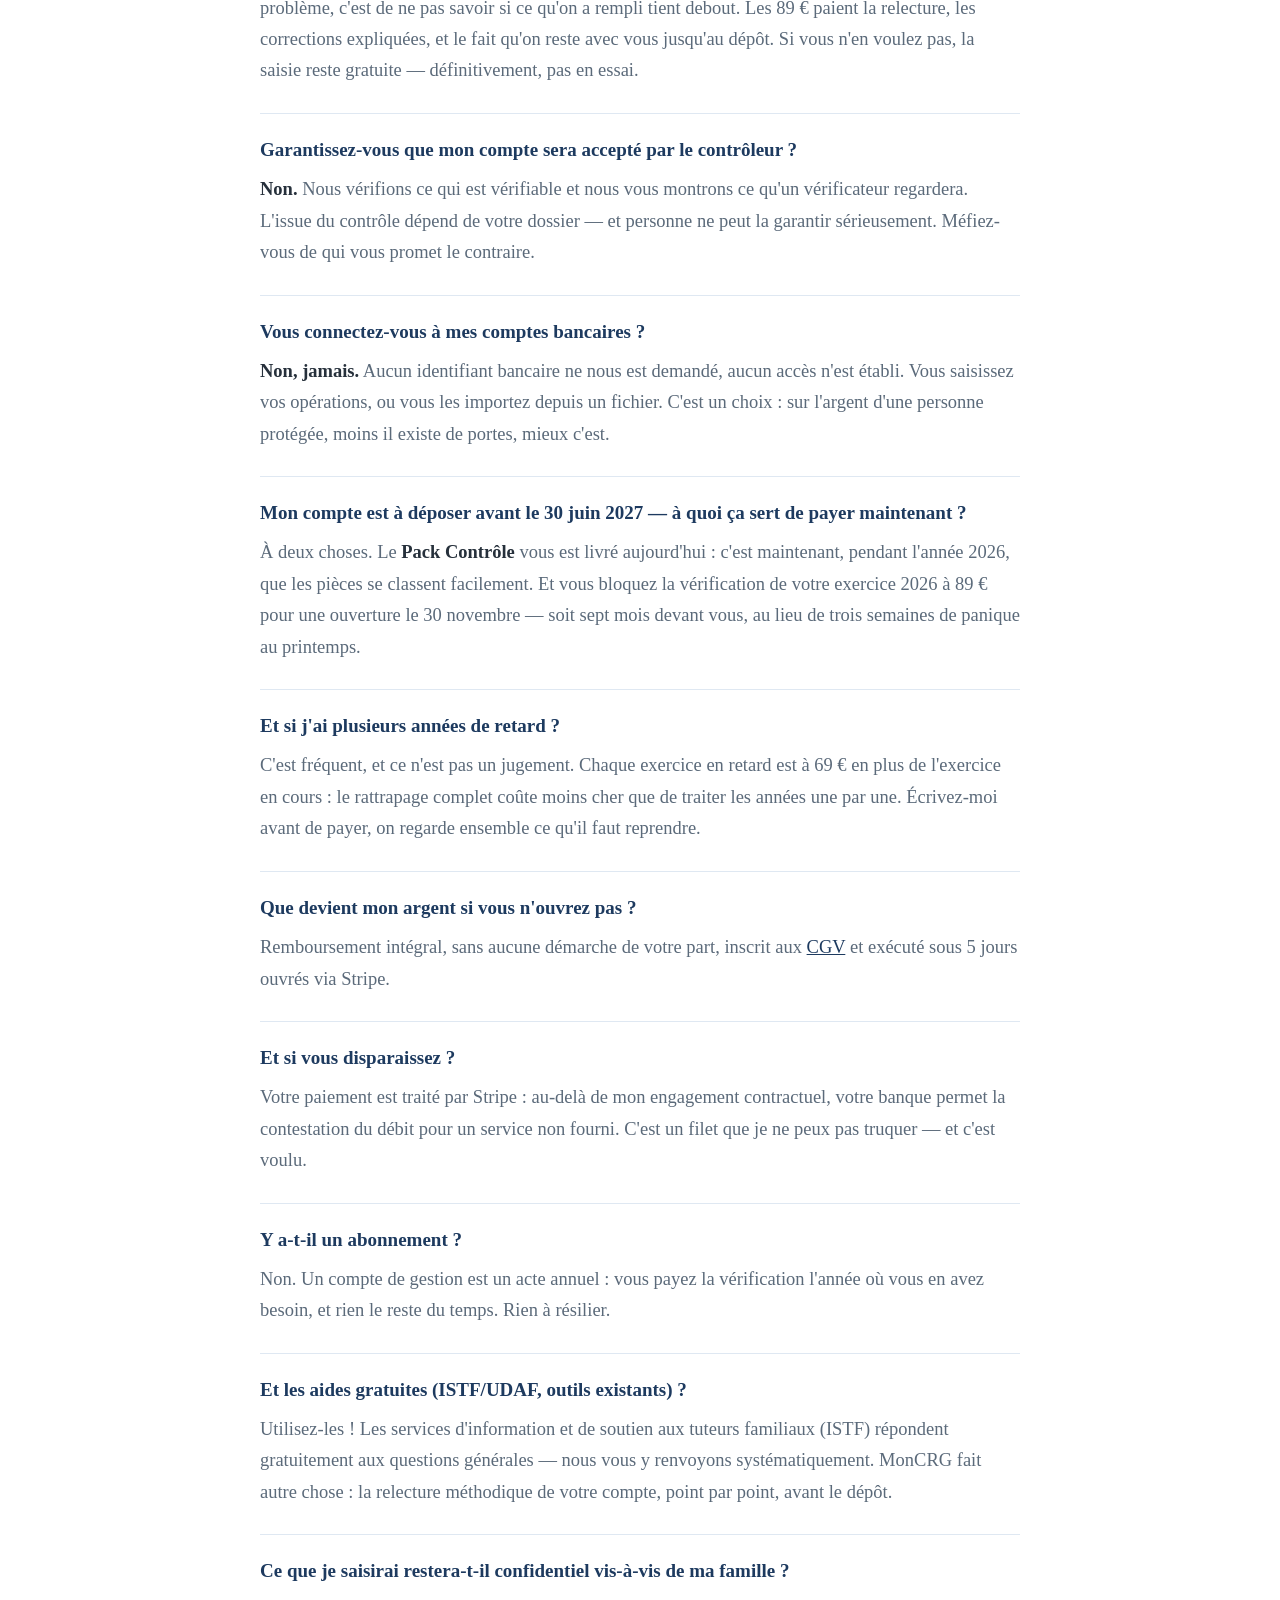
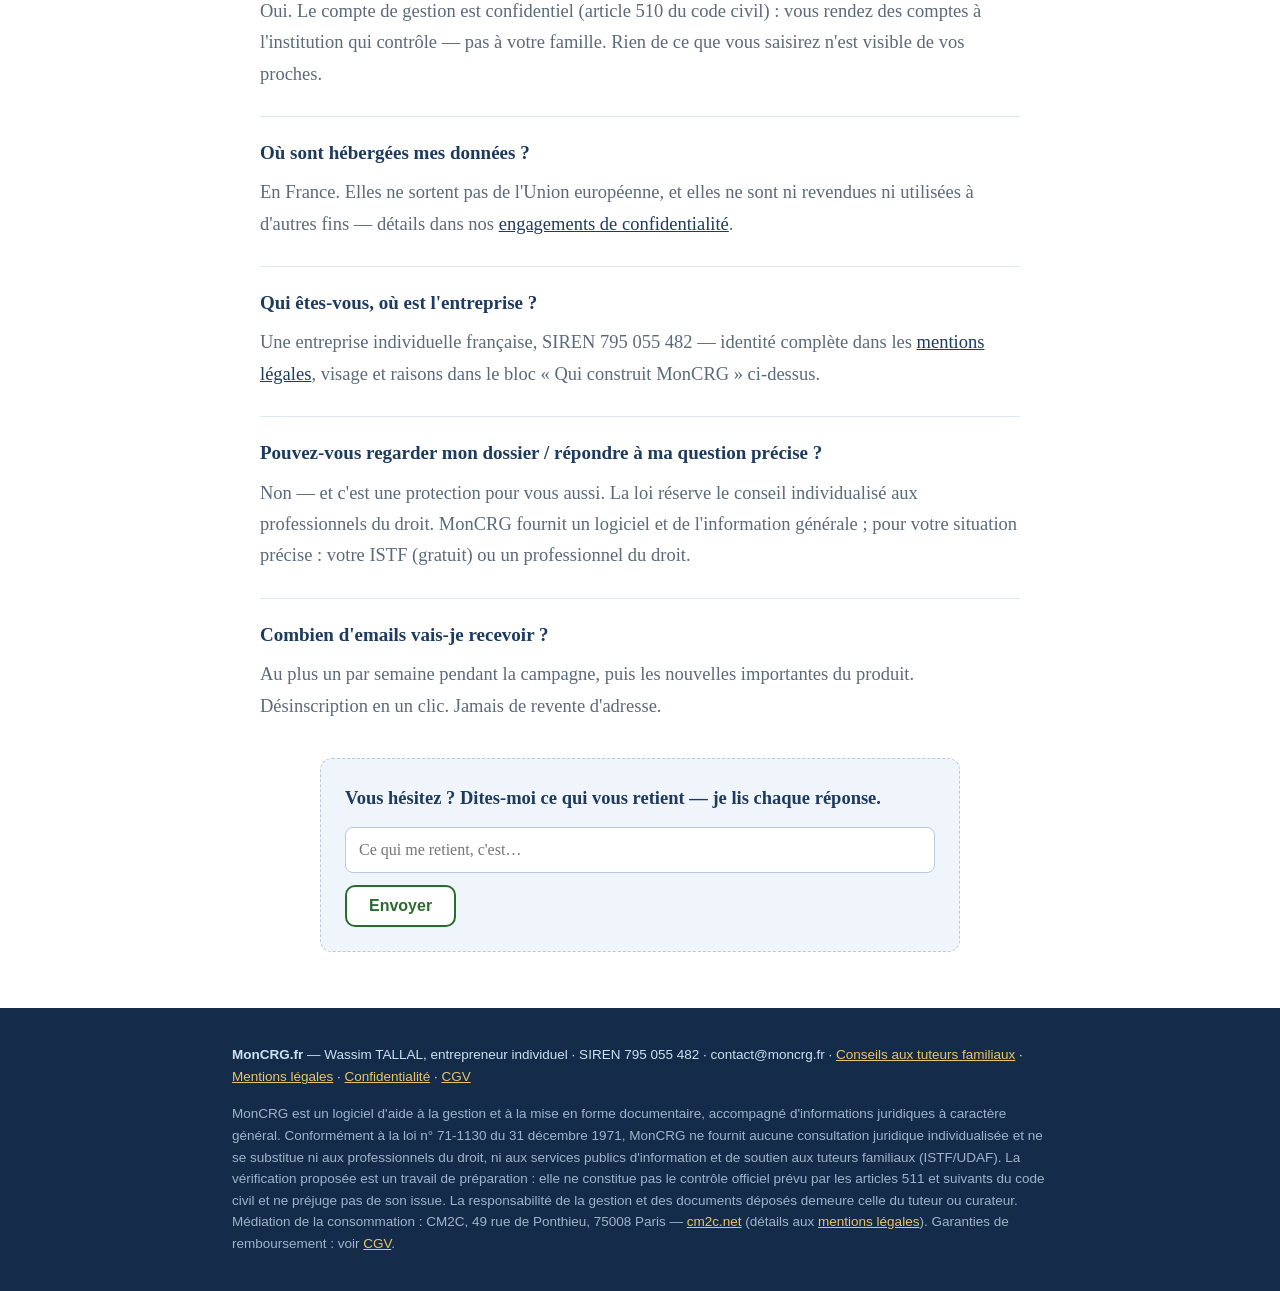
==== commit 75defef8: "Offre fondateur a 79 EUR: elimination des 9 occurrences restees en production La decision du 17/08 (" ====
--- a/index.html
+++ b/index.html
@@ -392,9 +392,13 @@
       <div>
         <p><strong>Wassim Tallal</strong>, fondateur. Je travaille dans le logiciel depuis plus de dix
         ans. MonCRG est né d'un constat simple&nbsp;: depuis la réforme de 2024, des dizaines de
-        milliers de tuteurs familiaux doivent produire seuls un document exigeant, sans que personne ne
-        leur dise jamais si ce qu'ils ont produit tient debout. C'est exactement le genre de problème
-        qu'un logiciel sérieux peut résoudre — sans promettre plus qu'il ne peut tenir.</p>
+        milliers de tuteurs familiaux doivent produire un document exigeant. L'aide existe et elle est
+        gratuite — les services <strong>ISTF</strong> (Information et Soutien aux Tuteurs Familiaux),
+        portés par les UDAF dans la quasi-totalité des départements, informent et accompagnent les
+        familles qui les sollicitent&nbsp;; le greffe répond sur la procédure. Ce qui manque, c'est la
+        relecture du compte une fois qu'il est rempli, ligne à ligne, avant de le déposer. C'est
+        exactement le genre de problème qu'un logiciel sérieux peut résoudre — sans promettre plus
+        qu'il ne peut tenir, et sans se substituer à qui que ce soit.</p>
         <p>C'est moi qui lis et réponds à chaque email&nbsp;: <strong>contact@moncrg.fr</strong>.</p>
         <p class="mention-ei">Entreprise individuelle immatriculée en France (SIREN 795&nbsp;055&nbsp;482).
         Les points de contrôle sont établis sur la base des textes officiels — MonCRG fournit un
